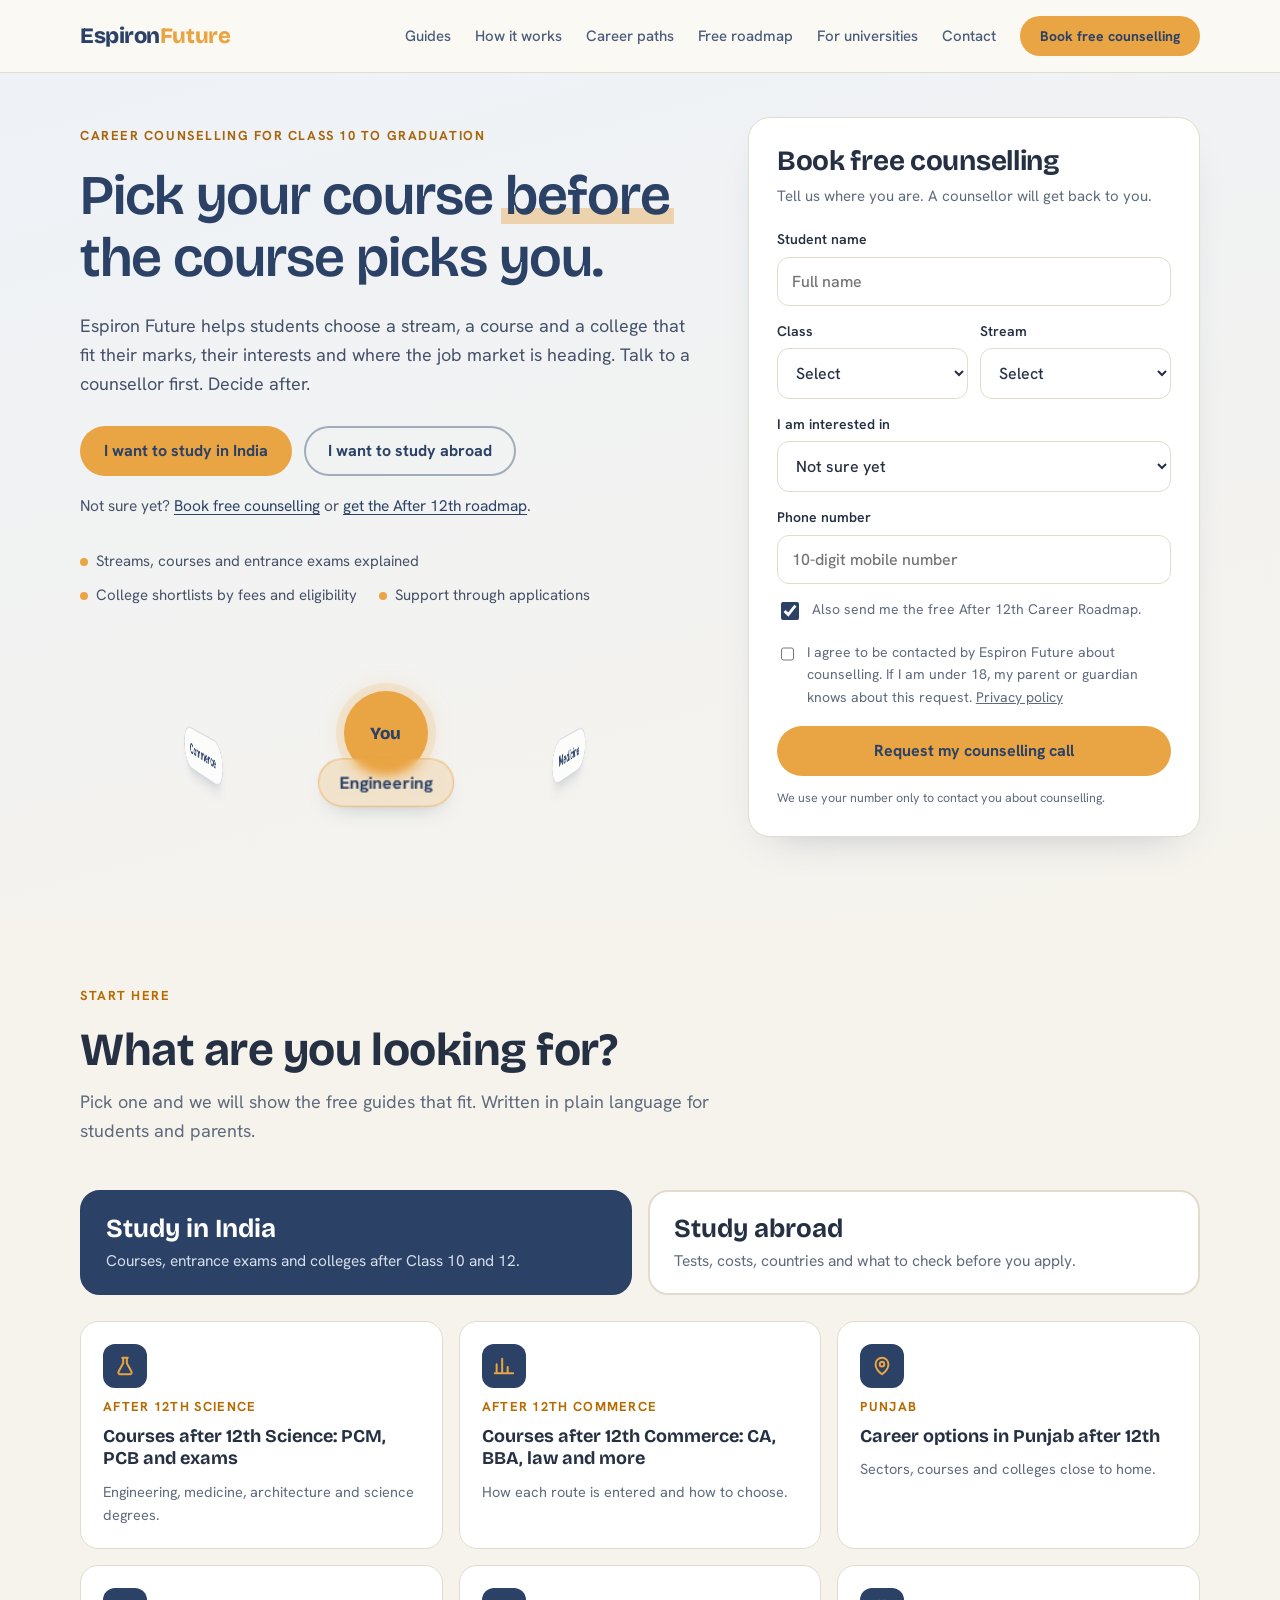
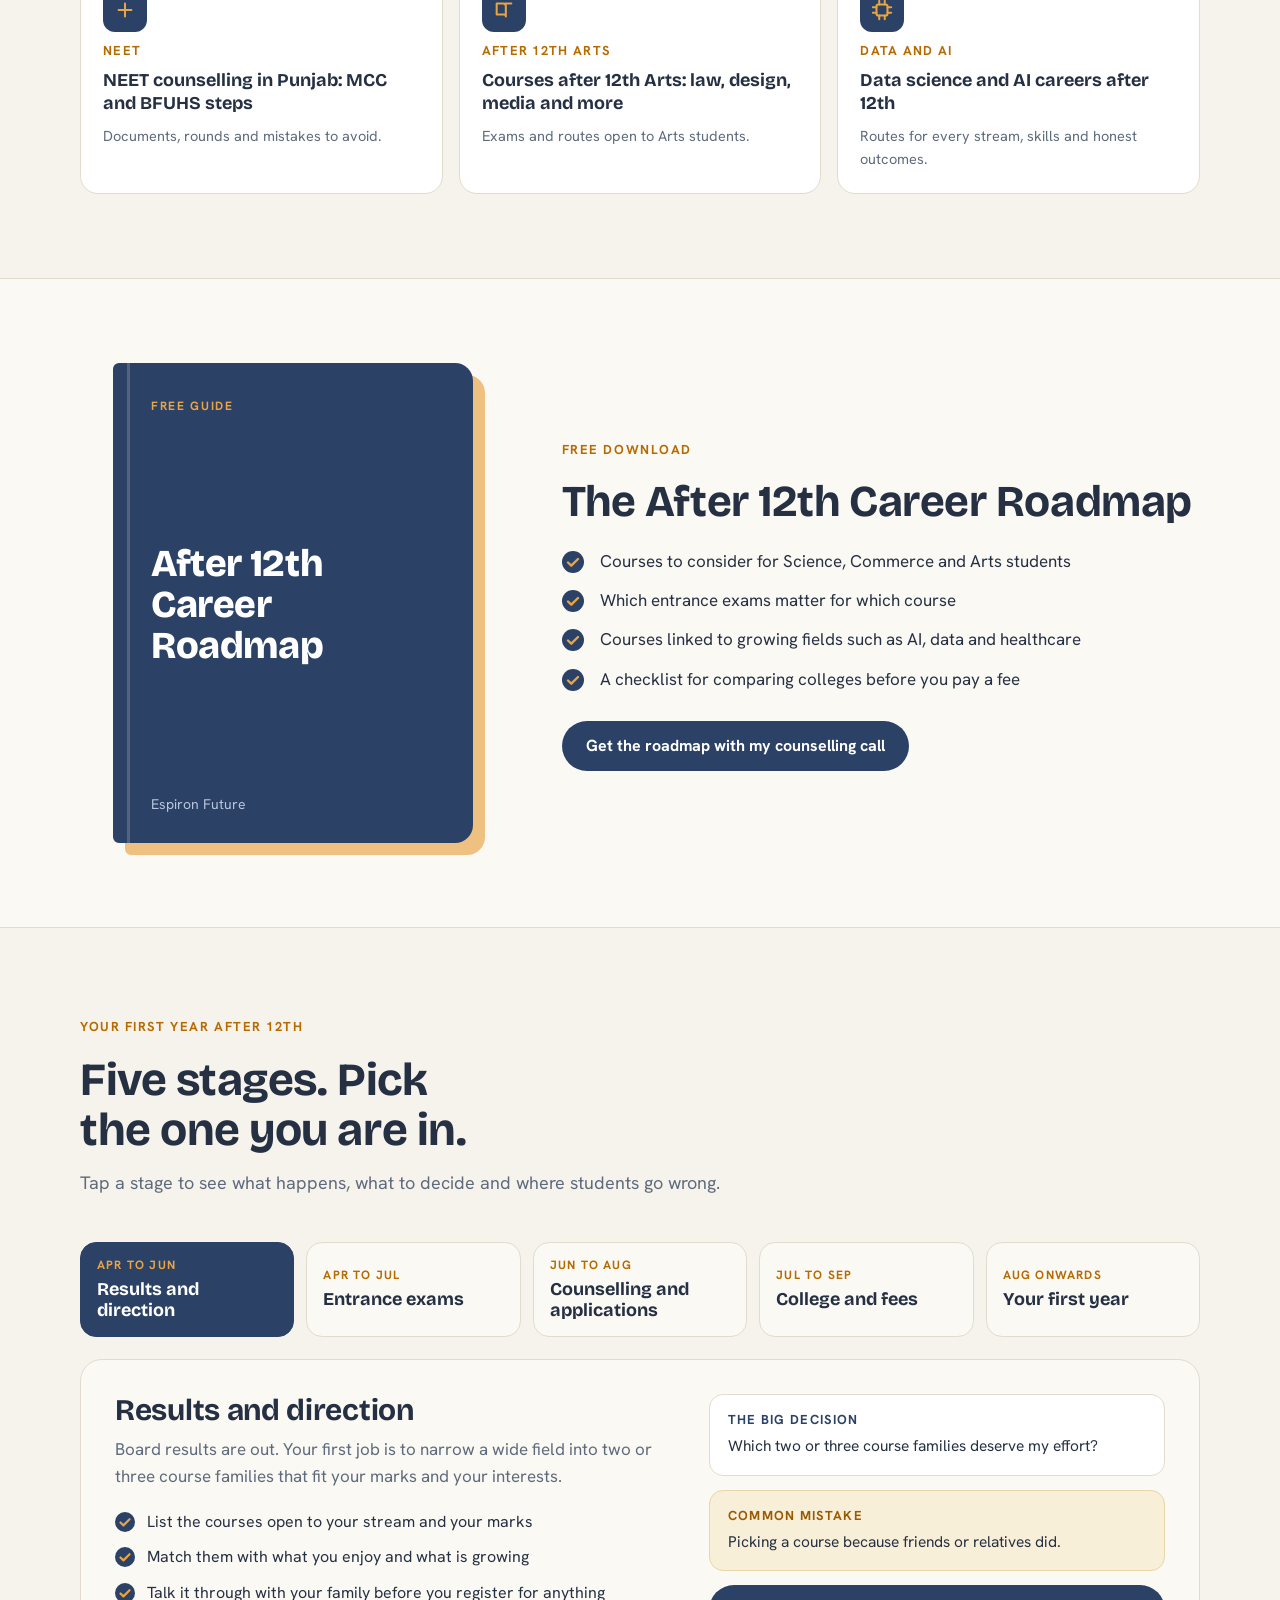
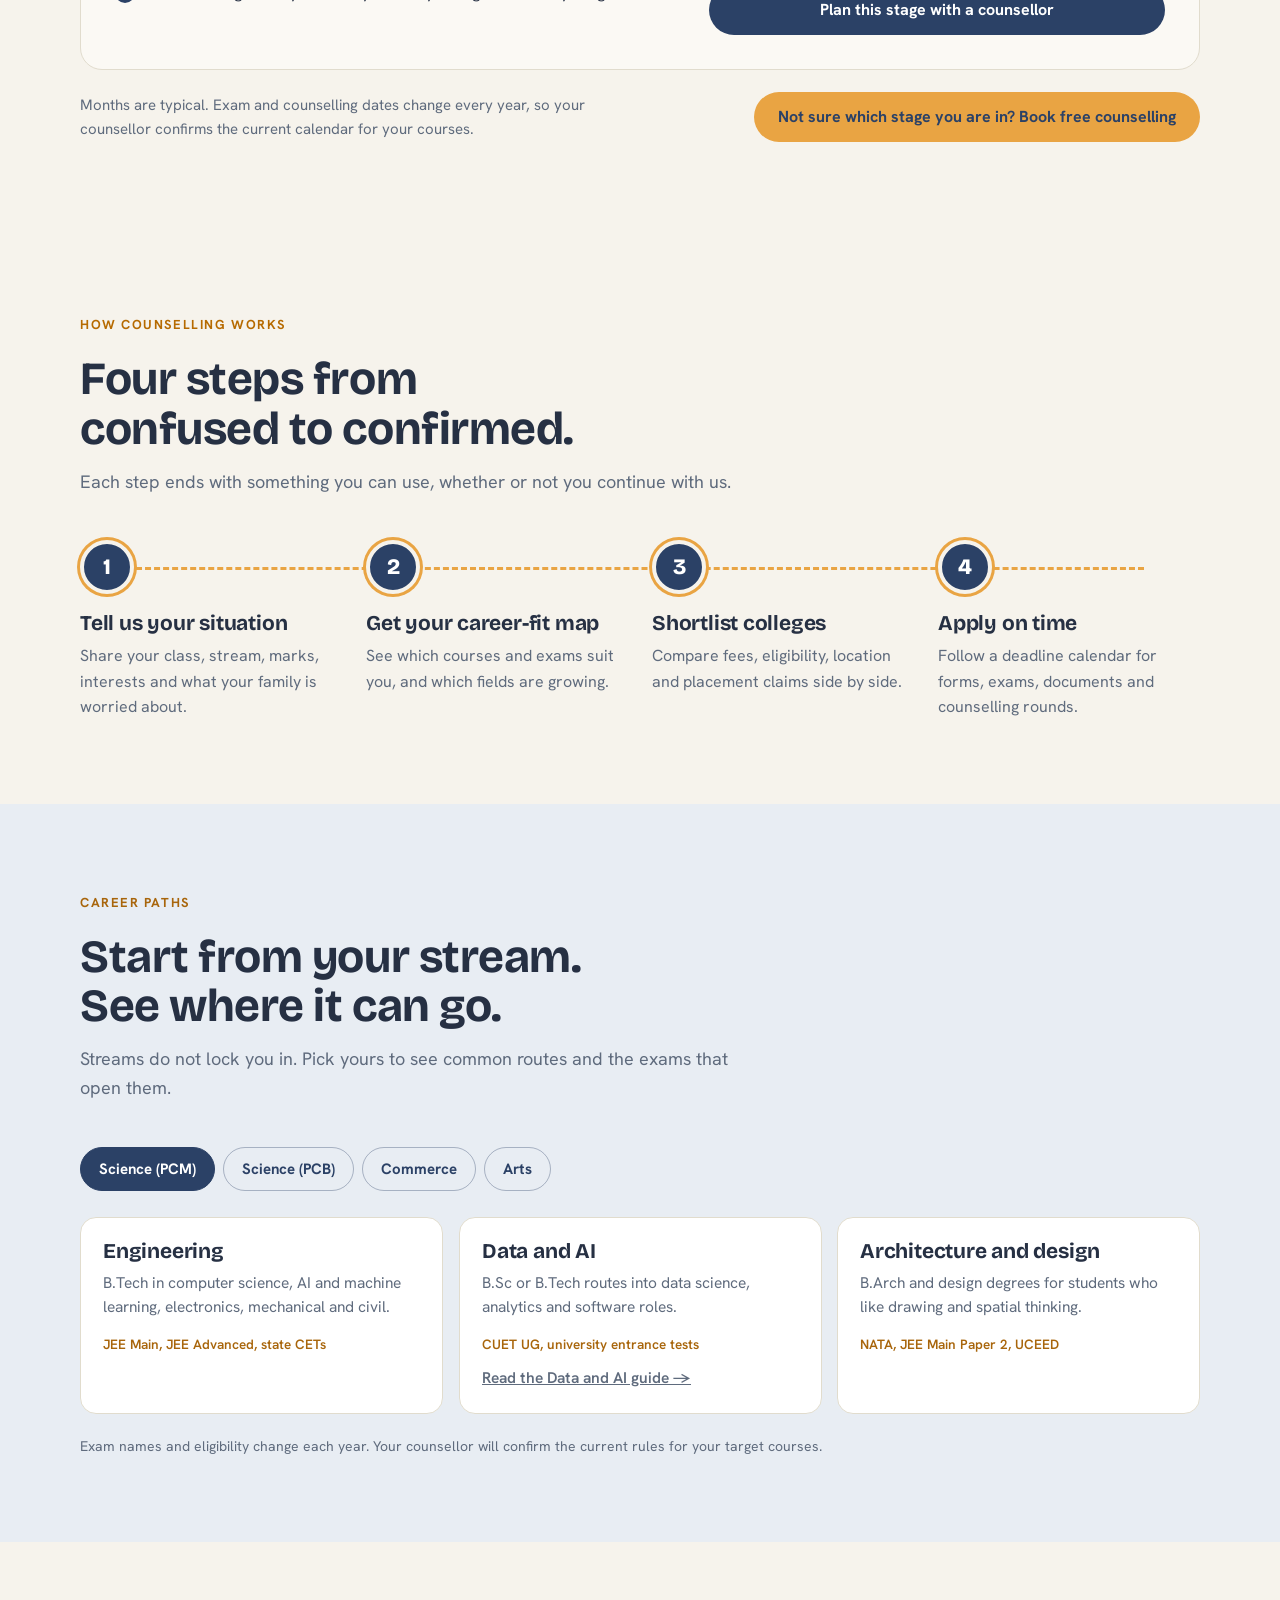
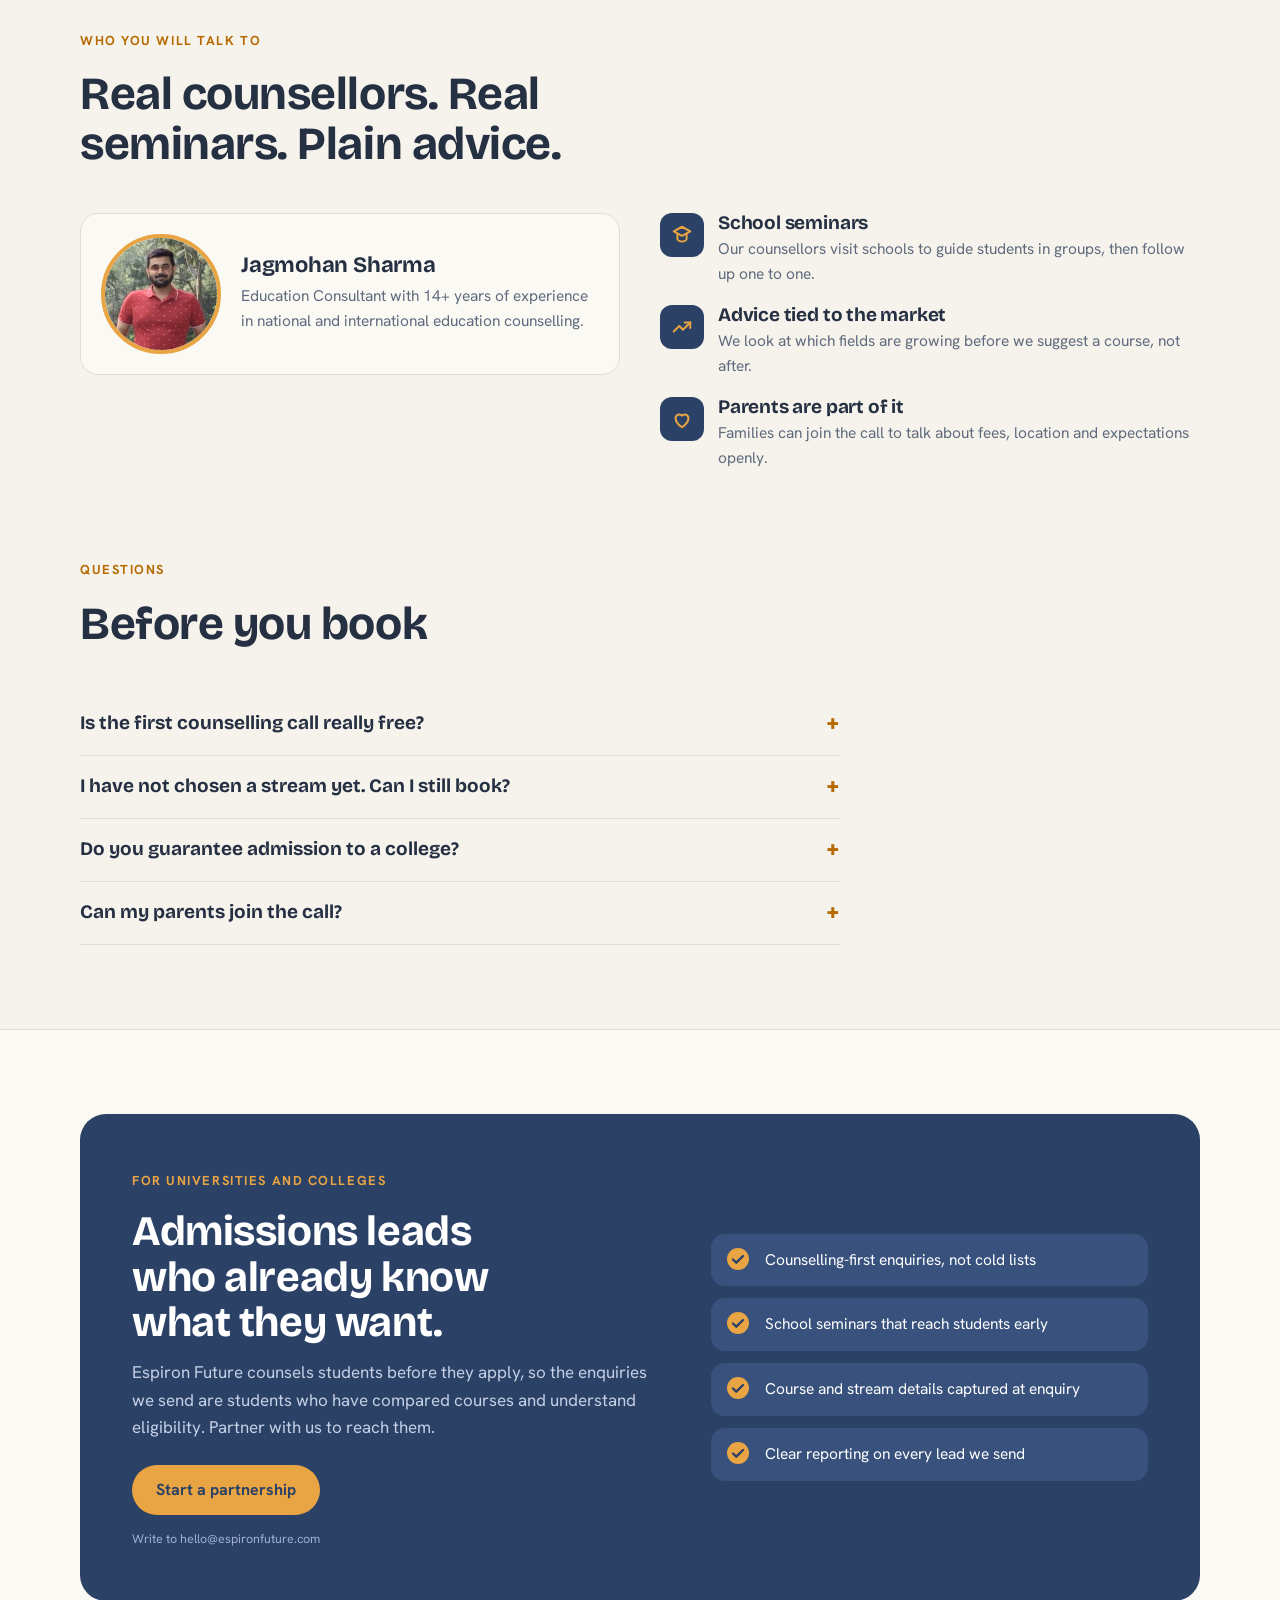
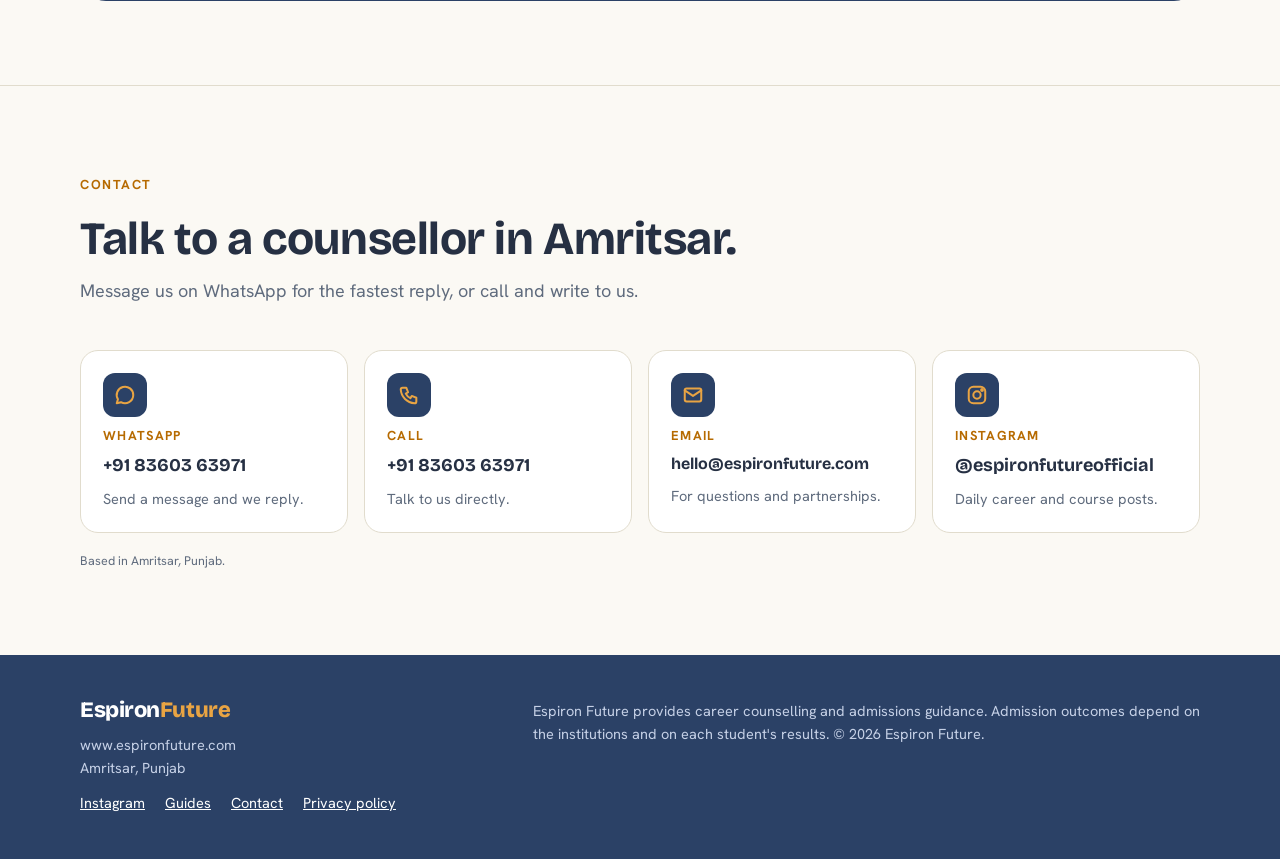
==== index.html @ 814ce6c3 "w" ====
<!DOCTYPE html>
<html lang="en">
<head>
<meta charset="utf-8">
<meta name="viewport" content="width=device-width, initial-scale=1">
<title>Espiron Future</title>
<meta name="description" content="Free career counselling for students after 10th and 12th. Pick the right stream, course and college with Espiron Future.">
<link rel="icon" href="data:image/svg+xml,%3Csvg xmlns='http://www.w3.org/2000/svg' viewBox='0 0 64 64'%3E%3Crect width='64' height='64' rx='14' fill='%232b4166'/%3E%3Ctext x='32' y='46' font-size='40' font-weight='800' text-anchor='middle' fill='%23e9a443' font-family='Arial,sans-serif'%3EE%3C/text%3E%3C/svg%3E">
<meta property="og:type" content="website">
<meta property="og:title" content="Espiron Future | Free career counselling">
<meta property="og:description" content="Pick the right stream, course and college after 10th and 12th. Book free counselling with Espiron Future in Amritsar.">
<meta property="og:url" content="https://www.espironfuture.com/">
<script type="application/ld+json">{"@context":"https://schema.org","@type":"EducationalOrganization","name":"Espiron Future","url":"https://www.espironfuture.com/","email":"hello@espironfuture.com","telephone":"+918360363971","address":{"@type":"PostalAddress","addressLocality":"Amritsar","addressRegion":"Punjab","addressCountry":"IN"},"sameAs":["https://www.instagram.com/espironfutureofficial"]}</script>
<script async src="https://www.googletagmanager.com/gtag/js?id=G-ZYJTKP8LN2"></script>
<script>window.dataLayer=window.dataLayer||[];function gtag(){dataLayer.push(arguments);}gtag("js",new Date());gtag("config","G-ZYJTKP8LN2");</script>
<link rel="preconnect" href="https://fonts.googleapis.com">
<link rel="preconnect" href="https://fonts.gstatic.com" crossorigin>
<link href="https://fonts.googleapis.com/css2?family=Bricolage+Grotesque:opsz,wght@12..96,500;12..96,600;12..96,700;12..96,800&family=Hanken+Grotesk:wght@400;500;600;700&display=swap" rel="stylesheet">
<style>
/* Layout idea: a "roadmap" page. Navy hero with the booking form beside the headline, then cream sections
   joined by one saffron route line that runs through the four counselling steps. */
:root {
  --navy: #2b4166;
  --navy-2: #38527d;
  --cream: #f6f3ec;
  --paper: #fbf9f4;
  --saffron: #e9a443;
  --ink: #263043;
  --muted: #5f6b7d;
  --line: #e1dccd;
  --display: "Bricolage Grotesque", "Trebuchet MS", system-ui, sans-serif;
  --body: "Hanken Grotesk", system-ui, -apple-system, "Segoe UI", sans-serif;
  color-scheme: light;
}
* { box-sizing: border-box; }
html { scroll-behavior: smooth; }
body { margin: 0; background: var(--cream); color: var(--ink); font-family: var(--body); font-size: 17px; line-height: 1.6; -webkit-font-smoothing: antialiased; }
img, svg { max-width: 100%; }
a { color: inherit; }
h1, h2, h3 { font-family: var(--display); line-height: 1.08; margin: 0; text-wrap: balance; letter-spacing: -0.01em; }
p { margin: 0; }
.wrap { width: min(1120px, 100% - 32px); margin-inline: auto; }
:focus-visible { outline: 3px solid var(--saffron); outline-offset: 3px; border-radius: 4px; }

/* Buttons */
.btn { display: inline-flex; align-items: center; justify-content: center; gap: 8px; font: 700 16px/1 var(--body); padding: 15px 22px; border-radius: 999px; border: 2px solid transparent; cursor: pointer; text-decoration: none; transition: transform .15s ease, background .15s ease; }
.btn:hover { transform: translateY(-2px); }
.btn-saffron { background: var(--saffron); color: var(--navy); }
.btn-saffron:hover { background: #ffad3d; }
.btn-ghost { border-color: rgba(255,255,255,.4); color: #fff; }
.btn-ghost:hover { border-color: #fff; }
.btn-navy { background: var(--navy); color: #fff; }
.btn-navy:hover { background: var(--navy-2); }

/* Nav */
.nav { background: var(--navy); color: #fff; }
.nav .wrap { display: flex; align-items: center; justify-content: space-between; gap: 16px; padding-block: 16px; }
.logo { font: 800 22px/1 var(--display); text-decoration: none; letter-spacing: -0.02em; }
.logo span { color: var(--saffron); }
.nav-links { display: flex; align-items: center; gap: 24px; font-size: 15px; font-weight: 500; }
.nav-links a { text-decoration: none; opacity: .85; }
.nav-links a:hover { opacity: 1; }
.nav-links .btn { padding: 11px 18px; font-size: 14px; opacity: 1; }

/* Hero */
.hero { background: var(--navy); color: #fff; padding: 40px 0 88px; position: relative; overflow: hidden; }
.hero::after { content: ""; position: absolute; inset: auto 0 0 0; height: 40px; background: var(--cream); clip-path: polygon(0 100%, 100% 100%, 100% 0, 0 100%); }
.hero .wrap { display: grid; grid-template-columns: 1.15fr 0.85fr; gap: 56px; align-items: center; }
.eyebrow { display: inline-block; font-weight: 700; font-size: 13px; letter-spacing: .12em; text-transform: uppercase; color: var(--saffron); margin-bottom: 18px; }
.hero h1 { font-size: clamp(40px, 6vw, 72px); font-weight: 800; }
.hero h1 .mark { background: linear-gradient(transparent 62%, var(--saffron) 62%, var(--saffron) 90%, transparent 90%); color: #fff; padding: 0 4px; margin-inline: -4px; }
.hero .lead { margin-top: 22px; font-size: 19px; max-width: 34em; color: #d6deee; }
.hero-actions { display: flex; flex-wrap: wrap; gap: 12px; margin-top: 28px; }
.hero-facts { display: flex; flex-wrap: wrap; gap: 10px 22px; margin-top: 30px; padding: 0; list-style: none; font-size: 15px; color: #c5d0e6; }
.hero-facts li::before { content: ""; display: inline-block; width: 8px; height: 8px; border-radius: 50%; background: var(--saffron); margin-right: 8px; }

/* Form card */
.card { background: var(--paper); color: var(--ink); border-radius: 22px; padding: 28px; box-shadow: 0 30px 60px -20px rgba(0,0,0,.5); border: 1px solid var(--line); }
.card h2 { font-size: 28px; }
.card .sub { color: var(--muted); font-size: 15px; margin: 8px 0 20px; }
.field { display: flex; flex-direction: column; gap: 6px; margin-bottom: 14px; }
.field label { font-weight: 600; font-size: 14px; }
.field input, .field select { font: 500 16px var(--body); color: var(--ink); background: #fff; border: 1.5px solid var(--line); border-radius: 12px; padding: 13px 14px; width: 100%; }
.field input:focus, .field select:focus { border-color: var(--navy); outline: 3px solid rgba(233,164,67,.45); }
.field .err { color: #b3261e; font-size: 13px; min-height: 0; display: none; }
.field.bad input, .field.bad select { border-color: #b3261e; }
.field.bad .err { display: block; }
.row2 { display: grid; grid-template-columns: 1fr 1fr; gap: 12px; }
.check { display: flex; gap: 10px; align-items: flex-start; font-size: 14px; color: var(--muted); margin: 4px 0 18px; }
.check input { margin-top: 4px; width: 18px; height: 18px; accent-color: var(--navy); }
.card .btn { width: 100%; }
.fine { font-size: 12.5px; color: var(--muted); margin-top: 12px; }
.done { display: none; }
.done.show { display: block; }
.form.hide { display: none; }
.summary { background: #fff; border: 1.5px dashed var(--line); border-radius: 12px; padding: 14px 16px; font-size: 15px; margin: 16px 0; }
.summary b { display: inline-block; min-width: 64px; color: var(--muted); font-weight: 600; }
.preview-note { background: #fff3d6; border: 1px solid #f0cf86; border-radius: 10px; padding: 10px 12px; font-size: 13.5px; margin-bottom: 14px; }
.stack { display: grid; gap: 10px; }
.linkbtn { background: none; border: 0; padding: 6px; font: 600 14px var(--body); color: var(--navy); text-decoration: underline; cursor: pointer; }

/* Sections */
section { padding: 84px 0; }
.sec-head { max-width: 40em; margin-bottom: 44px; }
.sec-head .eyebrow { color: #b66a00; }
.sec-head h2 { font-size: clamp(30px, 4vw, 46px); font-weight: 800; }
.sec-head p { margin-top: 14px; color: var(--muted); font-size: 18px; }

/* Roadmap lead magnet */
.magnet { background: var(--paper); border-top: 1px solid var(--line); border-bottom: 1px solid var(--line); }
.magnet .wrap { display: grid; grid-template-columns: 0.8fr 1.2fr; gap: 56px; align-items: center; }
.booklet { background: var(--navy); color: #fff; border-radius: 6px 18px 18px 6px; padding: 34px 28px 28px 38px; box-shadow: 14px 14px 0 var(--saffron); position: relative; max-width: 360px; justify-self: center; aspect-ratio: 3/4; display: flex; flex-direction: column; justify-content: space-between; }
.booklet::before { content: ""; position: absolute; left: 14px; top: 0; bottom: 0; width: 3px; background: rgba(255,255,255,.18); }
.booklet .tag { font-size: 12px; letter-spacing: .14em; text-transform: uppercase; color: var(--saffron); font-weight: 700; }
.booklet h3 { font-size: 38px; font-weight: 800; }
.booklet small { color: #b9c6e0; font-size: 14px; }
.magnet h2 { font-size: clamp(30px, 4vw, 44px); font-weight: 800; }
.magnet ul { list-style: none; padding: 0; margin: 22px 0 28px; display: grid; gap: 12px; }
.magnet li { display: grid; grid-template-columns: 28px 1fr; gap: 10px; }
.magnet li svg { margin-top: 3px; }

/* Steps with route line */
.steps { list-style: none; margin: 0; padding: 0; display: grid; grid-template-columns: repeat(4, 1fr); gap: 24px; position: relative; counter-reset: s; }
.steps::before { content: ""; position: absolute; top: 27px; left: 5%; right: 5%; border-top: 3px dashed var(--saffron); }
.step { position: relative; padding-top: 0; }
.step .pin { width: 54px; height: 54px; border-radius: 50%; background: var(--navy); color: #fff; font: 800 22px var(--display); display: grid; place-items: center; border: 4px solid var(--cream); box-shadow: 0 0 0 3px var(--saffron); position: relative; z-index: 1; }
.step h3 { font-size: 21px; margin: 18px 0 8px; }
.step p { color: var(--muted); font-size: 16px; }

/* Streams / paths */
.paths { background: var(--navy); color: #fff; }
.paths .sec-head .eyebrow { color: var(--saffron); }
.paths .sec-head p { color: #c5d0e6; }
.tabs { display: flex; flex-wrap: wrap; gap: 8px; margin-bottom: 26px; }
.tab { font: 700 15px var(--body); padding: 11px 18px; border-radius: 999px; background: transparent; color: #fff; border: 1.5px solid rgba(255,255,255,.35); cursor: pointer; }
.tab[aria-selected="true"] { background: var(--saffron); color: var(--navy); border-color: var(--saffron); }
.panel[hidden] { display: none; }
.grid3 { display: grid; grid-template-columns: repeat(3, 1fr); gap: 16px; }
.path { background: var(--navy-2); border: 1px solid rgba(255,255,255,.12); border-radius: 16px; padding: 22px; }
.path h3 { font-size: 21px; margin-bottom: 8px; }
.path p { color: #c5d0e6; font-size: 15.5px; }
.path .exams { margin-top: 14px; font-size: 13.5px; color: var(--saffron); font-weight: 600; }
.paths .note { margin-top: 22px; font-size: 14px; color: #9fb0d3; }

/* Trust */
.trust-grid { display: grid; grid-template-columns: 1fr 1fr; gap: 40px; align-items: start; }
.person { display: grid; grid-template-columns: 120px 1fr; gap: 20px; align-items: center; background: var(--paper); border: 1px solid var(--line); border-radius: 18px; padding: 20px; }
.ph { background: repeating-linear-gradient(45deg, #efe4c9, #efe4c9 10px, #f6ecd4 10px, #f6ecd4 20px); border: 2px dashed #c9b88d; border-radius: 14px; display: grid; place-items: center; text-align: center; font-size: 13px; color: #7a6a3f; font-weight: 600; padding: 8px; }
.person .ph { aspect-ratio: 1; border-radius: 50%; }
.avatar { width: 100%; aspect-ratio: 1; border-radius: 50%; object-fit: cover; border: 4px solid var(--saffron); display: block; }
.person h3 { font-size: 22px; }
.person p { color: var(--muted); font-size: 15.5px; margin-top: 6px; }
.seminars { display: grid; grid-template-columns: repeat(3, 1fr); gap: 12px; margin-top: 16px; }
.seminars .ph { aspect-ratio: 4/3; }
.points { list-style: none; padding: 0; margin: 0; display: grid; gap: 18px; }
.points li { display: grid; grid-template-columns: 44px 1fr; gap: 14px; }
.points .ico { width: 44px; height: 44px; border-radius: 12px; background: var(--navy); display: grid; place-items: center; }
.points h3 { font-size: 19px; margin-bottom: 4px; }
.points p { color: var(--muted); font-size: 15.5px; }

/* Partner */
.partner { background: var(--paper); border-top: 1px solid var(--line); }
.partner .box { background: var(--navy); color: #fff; border-radius: 26px; padding: 52px; display: grid; grid-template-columns: 1.1fr 0.9fr; gap: 44px; align-items: center; }
.partner h2 { font-size: clamp(28px, 3.6vw, 42px); font-weight: 800; }
.partner p { color: #c5d0e6; margin-top: 14px; }
.partner ul { list-style: none; margin: 0; padding: 0; display: grid; gap: 12px; }
.partner li { background: var(--navy-2); border-radius: 14px; padding: 14px 16px; display: grid; grid-template-columns: 28px 1fr; gap: 10px; font-size: 15.5px; }
.partner .btn { margin-top: 24px; }

/* FAQ */
.faq { max-width: 760px; }
details { border-bottom: 1px solid var(--line); padding: 18px 0; }
summary { font: 700 19px var(--display); cursor: pointer; list-style: none; display: flex; justify-content: space-between; gap: 16px; }
summary::-webkit-details-marker { display: none; }
summary::after { content: "+"; font-size: 26px; line-height: 1; color: #b66a00; }
details[open] summary::after { content: "\2212"; }
details p { margin-top: 10px; color: var(--muted); }


/* ---------- Contact, dialog ---------- */
.contact { background: var(--paper); border-top: 1px solid var(--line); }
.cgrid { display: grid; grid-template-columns: repeat(4, 1fr); gap: 16px; }
.ccard { display: grid; gap: 10px; align-content: start; background: #fff; border: 1.5px solid var(--line); border-radius: 18px; padding: 22px; text-decoration: none; color: var(--ink); transition: transform .15s ease, border-color .15s ease; }
a.ccard:hover { transform: translateY(-3px); border-color: var(--navy); }
.ccard .ico { width: 44px; height: 44px; border-radius: 12px; background: var(--navy); display: grid; place-items: center; }
.ccard .lbl { font: 700 13px var(--body); letter-spacing: .1em; text-transform: uppercase; color: #b66a00; }
.ccard .val { font: 700 18px/1.25 var(--display); }
.ccard .val[data-mailtext] { font-size: 16px; overflow-wrap: normal; }
.ccard .hint { font-size: 14.5px; color: var(--muted); }
dialog#privacy { border: 0; border-radius: 22px; padding: 30px; max-width: 640px; width: calc(100% - 32px); background: var(--paper); color: var(--ink); max-height: 86vh; overflow: auto; }
dialog#privacy::backdrop { background: rgba(14,31,61,.65); }
dialog#privacy h2 { font-size: 28px; margin-bottom: 4px; }
dialog#privacy h3 { font-size: 17px; margin: 18px 0 4px; }
dialog#privacy p, dialog#privacy li { font-size: 15.5px; color: var(--muted); }
dialog#privacy ul { margin: 6px 0 0; padding-left: 20px; }
dialog#privacy .close { margin-top: 22px; }
.flinks { display: flex; flex-wrap: wrap; gap: 8px 20px; margin-top: 12px; font-size: 14.5px; }
.flinks a, .flinks button { color: #fff; background: none; border: 0; padding: 0; font: inherit; text-decoration: underline; cursor: pointer; }
.ggrid { display: grid; grid-template-columns: repeat(3, 1fr); gap: 16px; }
@media (max-width: 920px) { .cgrid { grid-template-columns: 1fr 1fr; } .ggrid { grid-template-columns: 1fr 1fr; } }
@media (max-width: 560px) { .cgrid { grid-template-columns: 1fr; } .ggrid { grid-template-columns: 1fr; } }

/* Footer */
footer { background: var(--navy); color: #c5d0e6; padding: 44px 0; font-size: 14.5px; }
footer .wrap { display: flex; flex-wrap: wrap; justify-content: space-between; gap: 20px; }
footer .logo { color: #fff; }
footer p { max-width: 46em; }


/* ---------- Spatial effects ---------- */
.hero::before { content: ""; position: absolute; inset: 0; pointer-events: none;
  background: radial-gradient(520px circle at var(--mx, 70%) var(--my, 25%), rgba(233,164,67,.17), transparent 62%); }
.hero .wrap { position: relative; z-index: 1; }

.orbit { position: relative; height: 200px; margin-top: 26px; display: grid; place-items: center; perspective: 900px; --r: 190px; }
.orbit-core { position: absolute; width: 84px; height: 84px; border-radius: 50%; background: var(--saffron); color: var(--navy);
  font: 800 17px var(--display); display: grid; place-items: center; box-shadow: 0 0 0 10px rgba(233,164,67,.18), 0 0 48px rgba(233,164,67,.55); }
.orbit-tilt { position: relative; width: 0; height: 0; transform-style: preserve-3d; transform: rotateX(-12deg) rotateY(0deg); transition: transform .25s ease-out; z-index: 1; }
.orbit-ring { position: absolute; left: 0; top: 0; width: 0; height: 0; transform-style: preserve-3d; animation: orbit-spin 30s linear infinite; }
.orbit:hover .orbit-ring { animation-play-state: paused; }
@keyframes orbit-spin { to { transform: rotateY(360deg); } }
.chip { position: absolute; left: 0; top: 0; transform: translate(-50%, -50%) rotateY(calc(var(--i) * 60deg)) translateZ(var(--r));
  backface-visibility: hidden; white-space: nowrap; padding: 10px 16px; border-radius: 999px; font: 700 14px var(--body); color: #fff;
  background: rgba(255,255,255,.1); border: 1px solid rgba(255,255,255,.3); backdrop-filter: blur(4px); box-shadow: 0 10px 24px -8px rgba(0,0,0,.5); }
.chip:nth-child(odd) { background: rgba(233,164,67,.2); border-color: rgba(233,164,67,.65); }

.tilt { position: relative; transform-style: preserve-3d; transition: transform .18s ease-out, box-shadow .18s ease-out; will-change: transform; }
.tilt::after { content: ""; position: absolute; inset: 0; border-radius: inherit; pointer-events: none; opacity: 0; transition: opacity .2s;
  background: radial-gradient(260px circle at var(--gx, 50%) var(--gy, 50%), rgba(255,255,255,.16), transparent 62%); }
.tilt.is-tilting::after { opacity: 1; }
.tilt.is-tilting { box-shadow: 0 24px 40px -18px rgba(0,0,0,.45); }

.js .reveal { transform: translateY(20px); transition: transform .7s cubic-bezier(.2,.7,.2,1); }
.js .reveal.in { transform: none; }

@media (max-width: 560px) {
  .orbit { height: 160px; --r: 112px; }
  .orbit-core { width: 66px; height: 66px; font-size: 14px; }
  .chip { font-size: 12.5px; padding: 8px 12px; }
}
@media (prefers-reduced-motion: reduce) {
  .orbit-ring { animation: none; }
  .tilt, .orbit-tilt, .js .reveal { transition: none; }
  .js .reveal { transform: none; }
}


/* ---------- After 12th timeline ---------- */
.stages { display: grid; grid-template-columns: repeat(5, 1fr); gap: 12px; margin-bottom: 22px; }
.stage { text-align: left; background: var(--paper); color: var(--ink); border: 1.5px solid var(--line); border-radius: 16px; padding: 14px 16px; cursor: pointer; font-family: var(--body); transition: transform .15s ease, background .15s ease, border-color .15s ease; }
.stage:hover { transform: translateY(-3px); border-color: var(--navy); }
.stage .when { display: block; font-size: 12px; letter-spacing: .1em; text-transform: uppercase; font-weight: 700; color: #b66a00; }
.stage .name { display: block; margin-top: 6px; font: 700 18px/1.2 var(--display); }
.stage[aria-selected="true"] { background: var(--navy); color: #fff; border-color: var(--navy); }
.stage[aria-selected="true"] .when { color: var(--saffron); }
.stage-panel { background: var(--paper); border: 1px solid var(--line); border-radius: 22px; padding: 34px; display: grid; grid-template-columns: 1.1fr .9fr; gap: 36px; }
.stage-panel[hidden] { display: none; }
.stage-panel h3 { font-size: 30px; font-weight: 800; }
.stage-panel .lead2 { margin-top: 10px; color: var(--muted); font-size: 17px; }
.stage-panel ul { list-style: none; padding: 0; margin: 18px 0 0; display: grid; gap: 10px; }
.stage-panel li { display: grid; grid-template-columns: 22px 1fr; gap: 10px; font-size: 16px; }
.stage-panel li svg { margin-top: 3px; }
.sidebox { display: grid; gap: 14px; align-content: start; }
.note-box { border-radius: 14px; padding: 16px 18px; font-size: 15.5px; }
.note-box b { display: block; font: 700 13px var(--body); letter-spacing: .1em; text-transform: uppercase; margin-bottom: 6px; }
.note-decide { background: #fff; border: 1.5px solid var(--line); }
.note-decide b { color: var(--navy); }
.note-watch { background: #fff3d6; border: 1px solid #f0cf86; }
.note-watch b { color: #9a5a00; }
.timeline .after { margin-top: 22px; display: flex; flex-wrap: wrap; align-items: center; justify-content: space-between; gap: 14px; color: var(--muted); font-size: 15px; }
.timeline .after p { max-width: 38em; }
@media (max-width: 920px) {
  .stages { grid-template-columns: repeat(5, minmax(160px, 1fr)); overflow-x: auto; padding-bottom: 8px; }
  .stage-panel { grid-template-columns: 1fr; padding: 24px; gap: 22px; }
}

@media (max-width: 920px) {
  .hero .wrap, .magnet .wrap, .trust-grid, .partner .box { grid-template-columns: 1fr; }
  .hero .wrap { gap: 40px; }
  .steps { grid-template-columns: 1fr 1fr; row-gap: 36px; }
  .steps::before { display: none; }
  .grid3 { grid-template-columns: 1fr 1fr; }
  .partner .box { padding: 32px 24px; }
  .nav-links a:not(.btn) { display: none; }
}
@media (max-width: 560px) {
  section { padding: 60px 0; }
  .steps, .grid3, .row2 { grid-template-columns: 1fr; }
  .person { grid-template-columns: 84px 1fr; }
  .seminars { grid-template-columns: 1fr 1fr; }
  .card { padding: 22px; }
}
@media (prefers-reduced-motion: reduce) {
  html { scroll-behavior: auto; }
  .btn { transition: none; }
}

/* ---------- Calm palette and chooser ---------- */
.hero { background: linear-gradient(160deg, #2b4166, #334c75); }
.hero::before { background: radial-gradient(520px circle at var(--mx, 70%) var(--my, 25%), rgba(233,164,67,.08), transparent 62%); }
.hero h1 .mark { background: linear-gradient(transparent 70%, rgba(233,164,67,.55) 70%, rgba(233,164,67,.55) 92%, transparent 92%); }
.hero .lead { color: #dde4f1; }
.hero-sub { margin-top: 18px; font-size: 15.5px; color: #dde4f1; }
.hero-sub a { color: #fff; text-underline-offset: 3px; }
.orbit-core { box-shadow: 0 0 0 8px rgba(233,164,67,.14), 0 0 26px rgba(233,164,67,.28); }
.card { box-shadow: 0 20px 44px -26px rgba(20,32,56,.4); }
.btn-saffron:hover { background: #f0b256; }
.booklet { box-shadow: 12px 12px 0 rgba(233,164,67,.65); }
.note-watch, .preview-note { background: #f8efd9; border-color: #e8d6a6; }
.paths { background: #e8edf3; color: var(--ink); }
.paths .sec-head .eyebrow { color: #a8650b; }
.paths .sec-head p, .paths .note, .path p { color: var(--muted); }
.tab { color: var(--navy); border-color: rgba(43,65,102,.35); }
.tab[aria-selected="true"] { background: var(--navy); color: #fff; border-color: var(--navy); }
.path { background: #fff; border: 1px solid var(--line); }
.path .exams { color: #a8650b; }
.guides { padding-top: 64px; }
.pick { display: grid; grid-template-columns: 1fr 1fr; gap: 16px; margin-bottom: 26px; }
.pickbtn { text-align: left; background: #fff; color: var(--ink); border: 2px solid var(--line); border-radius: 20px; padding: 22px 24px; cursor: pointer; font-family: var(--body); transition: transform .15s ease, border-color .15s ease, background .15s ease; }
.pickbtn:hover { transform: translateY(-2px); border-color: var(--navy); }
.pickbtn .pk-t { display: block; font: 800 26px/1.15 var(--display); }
.pickbtn .pk-d { display: block; margin-top: 6px; color: var(--muted); font-size: 15.5px; }
.pickbtn[aria-selected="true"] { background: var(--navy); color: #fff; border-color: var(--navy); }
.pickbtn[aria-selected="true"] .pk-d { color: #d6deec; }
.pickpanel[hidden] { display: none; }
.pk-note { margin-top: 18px; font-size: 14.5px; color: var(--muted); }
@media (max-width: 560px) { .pick { grid-template-columns: 1fr; } .pickbtn .pk-t { font-size: 22px; } }

/* ---------- Light hero and lighter headings ---------- */
.nav { background: var(--paper); color: var(--ink); border-bottom: 1px solid var(--line); }
.nav .logo { color: var(--navy); }
.nav-links a { color: var(--navy); }
.hero { background: linear-gradient(165deg, #eef2f7 0%, #f6f3ec 100%); color: var(--ink); padding: 44px 0 80px; }
.hero::before { display: none; }
.hero::after { display: none; }
.hero .eyebrow { color: #a8650b; }
.hero h1 { font-size: clamp(34px, 4.8vw, 56px); font-weight: 600; color: var(--navy); line-height: 1.12; letter-spacing: -0.015em; }
.hero h1 .mark { color: var(--navy); background: linear-gradient(transparent 68%, rgba(233,164,67,.4) 68%, rgba(233,164,67,.4) 92%, transparent 92%); }
.hero .lead { color: #46526a; font-size: 18px; }
.hero-facts { color: #46526a; }
.hero-sub { color: #46526a; }
.hero-sub a { color: var(--navy); }
.btn-ghost { border-color: rgba(43,65,102,.4); color: var(--navy); }
.btn-ghost:hover { border-color: var(--navy); background: rgba(43,65,102,.06); }
.orbit-core { color: var(--navy); }
.chip { color: var(--navy); background: rgba(255,255,255,.75); border-color: rgba(43,65,102,.2); box-shadow: 0 8px 18px -10px rgba(43,65,102,.35); }
.chip:nth-child(odd) { background: rgba(233,164,67,.2); border-color: rgba(233,164,67,.55); }
.card { border: 1px solid var(--line); box-shadow: 0 18px 40px -26px rgba(43,65,102,.35); background: #fff; }
.sec-head h2, .magnet h2, .partner h2, .stage-panel h3, .step h3 { font-weight: 700; }
.pickbtn .pk-t { font-weight: 700; }
</style>
</head>
<body>

<header class="nav">
  <div class="wrap">
    <a class="logo" href="#top">Espiron<span>Future</span></a>
    <nav class="nav-links" aria-label="Main">
      <a href="#guides">Guides</a>
      <a href="#how">How it works</a>
      <a href="#paths">Career paths</a>
      <a href="#roadmap">Free roadmap</a>
      <a href="#partners">For universities</a>
      <a href="#contact">Contact</a>
      <a class="btn btn-saffron" href="#book">Book free counselling</a>
    </nav>
  </div>
</header>

<main id="top">
  <section class="hero" aria-labelledby="h1">
    <div class="wrap">
      <div>
        <span class="eyebrow">Career counselling for Class 10 to graduation</span>
        <h1 id="h1">Pick your course <span class="mark">before</span> the course picks you.</h1>
        <p class="lead">Espiron Future helps students choose a stream, a course and a college that fit their marks, their interests and where the job market is heading. Talk to a counsellor first. Decide after.</p>
        <div class="hero-actions">
          <a class="btn btn-saffron" href="#guides" data-pick="india">I want to study in India</a>
          <a class="btn btn-ghost" href="#guides" data-pick="abroad">I want to study abroad</a>
        </div>
        <p class="hero-sub">Not sure yet? <a href="#book">Book free counselling</a> or <a href="#roadmap">get the After 12th roadmap</a>.</p>
        <ul class="hero-facts">
          <li>Streams, courses and entrance exams explained</li>
          <li>College shortlists by fees and eligibility</li>
          <li>Support through applications</li>
        </ul>
        <div class="orbit" id="orbit" aria-hidden="true">
          <div class="orbit-core">You</div>
          <div class="orbit-tilt" id="orbitTilt">
            <div class="orbit-ring">
              <span class="chip" style="--i:0">Engineering</span>
              <span class="chip" style="--i:1">Medicine</span>
              <span class="chip" style="--i:2">Law</span>
              <span class="chip" style="--i:3">Design</span>
              <span class="chip" style="--i:4">Data &amp; AI</span>
              <span class="chip" style="--i:5">Commerce</span>
            </div>
          </div>
        </div>
      </div>

      <div class="card" id="book">
        <div class="form" id="formWrap">
          <h2>Book free counselling</h2>
          <p class="sub">Tell us where you are. A counsellor will get back to you.</p>
          <form id="leadForm" novalidate>
            <div class="field" id="f-name">
              <label for="name">Student name</label>
              <input id="name" name="name" type="text" autocomplete="name" placeholder="Full name">
              <span class="err">Enter the student's name.</span>
            </div>
            <div class="row2">
              <div class="field" id="f-class">
                <label for="cls">Class</label>
                <select id="cls" name="cls">
                  <option value="">Select</option>
                  <option>Class 9 to 10</option>
                  <option>Class 11</option>
                  <option>Class 12 (studying)</option>
                  <option>12th passed</option>
                  <option>Graduate</option>
                </select>
                <span class="err">Choose a class.</span>
              </div>
              <div class="field" id="f-stream">
                <label for="stream">Stream</label>
                <select id="stream" name="stream">
                  <option value="">Select</option>
                  <option>Science (PCM)</option>
                  <option>Science (PCB)</option>
                  <option>Commerce</option>
                  <option>Arts / Humanities</option>
                  <option>Not decided yet</option>
                </select>
                <span class="err">Choose a stream.</span>
              </div>
            </div>
            <div class="field" id="f-interest">
              <label for="interest">I am interested in</label>
              <select id="interest" name="interest">
                <option>Not sure yet</option>
                <option>Study in India</option>
                <option>Study abroad</option>
              </select>
            </div>
            <div class="field" id="f-phone">
              <label for="phone">Phone number</label>
              <input id="phone" name="phone" type="tel" inputmode="numeric" autocomplete="tel" placeholder="10-digit mobile number" maxlength="14">
              <span class="err">Enter a valid 10-digit mobile number.</span>
            </div>
            <label class="check" for="wantRoadmap">
              <input id="wantRoadmap" type="checkbox" checked>
              <span>Also send me the free After 12th Career Roadmap.</span>
            </label>
            <label class="check" for="consent" style="margin-bottom:6px">
              <input id="consent" type="checkbox">
              <span>I agree to be contacted by Espiron Future about counselling. If I am under 18, my parent or guardian knows about this request. <a href="#privacy" data-open-privacy>Privacy policy</a></span>
            </label>
            <span class="err" id="consentErr" style="color:#b3261e;font-size:13px;display:none;margin-bottom:12px">Tick the box to continue.</span>
            <button class="btn btn-saffron" type="submit" style="margin-top:12px">Request my counselling call</button>
            <p class="fine">We use your number only to contact you about counselling.</p>
          </form>
        </div>

        <div class="done" id="done" aria-live="polite">
          <h2>Almost done</h2>
          <p class="sub">Send your details on WhatsApp so a counsellor can reach you.</p>
          <div class="preview-note" id="previewNote" hidden>Preview mode: the WhatsApp number is not set yet, so the button below is off. Use Copy details.</div>
          <div class="summary" id="summary"></div>
          <div class="stack">
            <a class="btn btn-saffron" id="waBtn" href="#" target="_blank" rel="noopener">Send on WhatsApp</a>
            <button class="btn btn-navy" type="button" id="copyBtn">Copy details</button>
            <button class="linkbtn" type="button" id="editBtn">Edit details</button>
          </div>
        </div>
      </div>
    </div>
  </section>


  <section class="guides" id="guides" aria-labelledby="gd-h">
    <div class="wrap">
      <div class="sec-head reveal">
        <span class="eyebrow">Start here</span>
        <h2 id="gd-h">What are you looking for?</h2>
        <p>Pick one and we will show the free guides that fit. Written in plain language for students and parents.</p>
      </div>
      <div class="pick" role="tablist" aria-label="Choose your direction">
        <button class="pickbtn" role="tab" id="pk-india" aria-controls="pp-india" aria-selected="true" type="button">
          <span class="pk-t">Study in India</span>
          <span class="pk-d">Courses, entrance exams and colleges after Class 10 and 12.</span>
        </button>
        <button class="pickbtn" role="tab" id="pk-abroad" aria-controls="pp-abroad" aria-selected="false" type="button">
          <span class="pk-t">Study abroad</span>
          <span class="pk-d">Tests, costs, countries and what to check before you apply.</span>
        </button>
      </div>
      <div class="pickpanel" role="tabpanel" id="pp-india" aria-labelledby="pk-india">
        <div class="ggrid">
        <a class="ccard" href="courses-after-12th-science/"><span class="ico"><svg width="22" height="22" viewBox="0 0 24 24" fill="none" stroke="#e9a443" stroke-width="2.2" stroke-linecap="round" stroke-linejoin="round" aria-hidden="true"><path d="M9 3h6M10 3v6l-5 9a2 2 0 002 3h10a2 2 0 002-3l-5-9V3"/></svg></span><span class="lbl">After 12th Science</span><span class="val">Courses after 12th Science: PCM, PCB and exams</span><span class="hint">Engineering, medicine, architecture and science degrees.</span></a>
        <a class="ccard" href="courses-after-12th-commerce/"><span class="ico"><svg width="22" height="22" viewBox="0 0 24 24" fill="none" stroke="#e9a443" stroke-width="2.2" stroke-linecap="round" stroke-linejoin="round" aria-hidden="true"><path d="M4 20V10M10 20V4M16 20v-7M22 20H2"/></svg></span><span class="lbl">After 12th Commerce</span><span class="val">Courses after 12th Commerce: CA, BBA, law and more</span><span class="hint">How each route is entered and how to choose.</span></a>
        <a class="ccard" href="career-options-in-punjab/"><span class="ico"><svg width="22" height="22" viewBox="0 0 24 24" fill="none" stroke="#e9a443" stroke-width="2.2" stroke-linecap="round" stroke-linejoin="round" aria-hidden="true"><path d="M12 21s-7-5.2-7-11a7 7 0 0114 0c0 5.8-7 11-7 11z"/><circle cx="12" cy="10" r="2.5"/></svg></span><span class="lbl">Punjab</span><span class="val">Career options in Punjab after 12th</span><span class="hint">Sectors, courses and colleges close to home.</span></a>
        <a class="ccard" href="neet-counselling-in-punjab/"><span class="ico"><svg width="22" height="22" viewBox="0 0 24 24" fill="none" stroke="#e9a443" stroke-width="2.2" stroke-linecap="round" stroke-linejoin="round" aria-hidden="true"><path d="M12 5v14M5 12h14"/></svg></span><span class="lbl">NEET</span><span class="val">NEET counselling in Punjab: MCC and BFUHS steps</span><span class="hint">Documents, rounds and mistakes to avoid.</span></a>
        <a class="ccard" href="courses-after-12th-arts/"><span class="ico"><svg width="22" height="22" viewBox="0 0 24 24" fill="none" stroke="#e9a443" stroke-width="2.2" stroke-linecap="round" stroke-linejoin="round" aria-hidden="true"><path d="M4 5h7a3 3 0 013 3v11a2 2 0 00-2-2H4zM20 5h-7"/></svg></span><span class="lbl">After 12th Arts</span><span class="val">Courses after 12th Arts: law, design, media and more</span><span class="hint">Exams and routes open to Arts students.</span></a>
        <a class="ccard" href="data-science-and-ai-careers-after-12th/"><span class="ico"><svg width="22" height="22" viewBox="0 0 24 24" fill="none" stroke="#e9a443" stroke-width="2.2" stroke-linecap="round" stroke-linejoin="round" aria-hidden="true"><rect x="6" y="6" width="12" height="12" rx="2"/><path d="M9 2v4M15 2v4M9 18v4M15 18v4M2 9h4M2 15h4M18 9h4M18 15h4"/></svg></span><span class="lbl">Data and AI</span><span class="val">Data science and AI careers after 12th</span><span class="hint">Routes for every stream, skills and honest outcomes.</span></a>
        </div>
      </div>
      <div class="pickpanel" role="tabpanel" id="pp-abroad" aria-labelledby="pk-abroad" hidden>
        <div class="ggrid">
        <a class="ccard" href="study-abroad-after-12th/"><span class="ico"><svg width="22" height="22" viewBox="0 0 24 24" fill="none" stroke="#e9a443" stroke-width="2.2" stroke-linecap="round" stroke-linejoin="round" aria-hidden="true"><circle cx="12" cy="12" r="9"/><path d="M3 12h18M12 3a14 14 0 010 18M12 3a14 14 0 000 18"/></svg></span><span class="lbl">Abroad</span><span class="val">Study abroad after 12th: tests, costs, visa rules</span><span class="hint">A careful guide for students and parents.</span></a>
          <a class="ccard" href="study-in-germany-after-12th/"><span class="ico"><svg width="22" height="22" viewBox="0 0 24 24" fill="none" stroke="#e9a443" stroke-width="2.2" stroke-linecap="round" stroke-linejoin="round" aria-hidden="true"><path d="M12 21s-7-5.2-7-11a7 7 0 0114 0c0 5.8-7 11-7 11z"/><circle cx="12" cy="10" r="2.5"/></svg></span><span class="lbl">Germany</span><span class="val">Study in Germany after 12th: Studienkolleg, APS and costs</span><span class="hint">Low tuition, but most students need a foundation year first.</span></a>
          <a class="ccard" href="study-in-uk-after-12th/"><span class="ico"><svg width="22" height="22" viewBox="0 0 24 24" fill="none" stroke="#e9a443" stroke-width="2.2" stroke-linecap="round" stroke-linejoin="round" aria-hidden="true"><path d="M12 21s-7-5.2-7-11a7 7 0 0114 0c0 5.8-7 11-7 11z"/><circle cx="12" cy="10" r="2.5"/></svg></span><span class="lbl">United Kingdom</span><span class="val">Study in the UK after 12th: UCAS, costs and visa rules</span><span class="hint">Main UCAS deadline for 2027 entry is 13 January 2027.</span></a>
          <a class="ccard" href="study-in-canada-after-12th/"><span class="ico"><svg width="22" height="22" viewBox="0 0 24 24" fill="none" stroke="#e9a443" stroke-width="2.2" stroke-linecap="round" stroke-linejoin="round" aria-hidden="true"><path d="M12 21s-7-5.2-7-11a7 7 0 0114 0c0 5.8-7 11-7 11z"/><circle cx="12" cy="10" r="2.5"/></svg></span><span class="lbl">Canada</span><span class="val">Study in Canada after 12th: study permit, costs and PGWP</span><span class="hint">A permit cap and PAL or TAL letters now apply.</span></a>
          <a class="ccard" href="study-in-australia-after-12th/"><span class="ico"><svg width="22" height="22" viewBox="0 0 24 24" fill="none" stroke="#e9a443" stroke-width="2.2" stroke-linecap="round" stroke-linejoin="round" aria-hidden="true"><path d="M12 21s-7-5.2-7-11a7 7 0 0114 0c0 5.8-7 11-7 11z"/><circle cx="12" cy="10" r="2.5"/></svg></span><span class="lbl">Australia</span><span class="val">Study in Australia after 12th: routes, costs and visa rules</span><span class="hint">Direct, diploma and foundation routes explained.</span></a>
          <a class="ccard" href="study-in-usa-after-12th/"><span class="ico"><svg width="22" height="22" viewBox="0 0 24 24" fill="none" stroke="#e9a443" stroke-width="2.2" stroke-linecap="round" stroke-linejoin="round" aria-hidden="true"><path d="M12 21s-7-5.2-7-11a7 7 0 0114 0c0 5.8-7 11-7 11z"/><circle cx="12" cy="10" r="2.5"/></svg></span><span class="lbl">USA</span><span class="val">Study in the USA after 12th: admission, costs and visa rules</span><span class="hint">SAT policies, total cost and the 2026 stay rule.</span></a>
          <a class="ccard" href="#book" data-interest="Study abroad"><span class="ico"><svg width="22" height="22" viewBox="0 0 24 24" fill="none" stroke="#e9a443" stroke-width="2.2" stroke-linecap="round" stroke-linejoin="round" aria-hidden="true"><path d="M21 12a9 9 0 01-13.4 7.8L3 21l1.3-4.4A9 9 0 1121 12z"/></svg></span><span class="lbl">Counselling</span><span class="val">Talk to a counsellor about your plan</span><span class="hint">Share your class, budget and goal. We reply on WhatsApp.</span></a>
        </div>
        <p class="pk-note">We help you compare options and check facts. We do not promise visas or foreign admissions.</p>
      </div>
    </div>
  </section>

  <section class="magnet" id="roadmap" aria-labelledby="mag-h">
    <div class="wrap">
      <div class="booklet tilt" aria-hidden="true">
        <span class="tag">Free guide</span>
        <h3>After 12th Career Roadmap</h3>
        <small>Espiron Future</small>
      </div>
      <div>
        <span class="eyebrow" style="color:#b66a00">Free download</span>
        <h2 id="mag-h">The After 12th Career Roadmap</h2>
        <ul>
          <li><svg width="22" height="22" viewBox="0 0 22 22" aria-hidden="true"><circle cx="11" cy="11" r="11" fill="#2b4166"/><path d="M6 11.5l3.3 3.2L16 8" fill="none" stroke="#e9a443" stroke-width="2.4" stroke-linecap="round" stroke-linejoin="round"/></svg><span>Courses to consider for Science, Commerce and Arts students</span></li>
          <li><svg width="22" height="22" viewBox="0 0 22 22" aria-hidden="true"><circle cx="11" cy="11" r="11" fill="#2b4166"/><path d="M6 11.5l3.3 3.2L16 8" fill="none" stroke="#e9a443" stroke-width="2.4" stroke-linecap="round" stroke-linejoin="round"/></svg><span>Which entrance exams matter for which course</span></li>
          <li><svg width="22" height="22" viewBox="0 0 22 22" aria-hidden="true"><circle cx="11" cy="11" r="11" fill="#2b4166"/><path d="M6 11.5l3.3 3.2L16 8" fill="none" stroke="#e9a443" stroke-width="2.4" stroke-linecap="round" stroke-linejoin="round"/></svg><span>Courses linked to growing fields such as AI, data and healthcare</span></li>
          <li><svg width="22" height="22" viewBox="0 0 22 22" aria-hidden="true"><circle cx="11" cy="11" r="11" fill="#2b4166"/><path d="M6 11.5l3.3 3.2L16 8" fill="none" stroke="#e9a443" stroke-width="2.4" stroke-linecap="round" stroke-linejoin="round"/></svg><span>A checklist for comparing colleges before you pay a fee</span></li>
        </ul>
        <a class="btn btn-navy" href="#book" id="roadmapCta">Get the roadmap with my counselling call</a>
      </div>
    </div>
  </section>


  <section class="timeline" id="timeline" aria-labelledby="tl-h">
    <div class="wrap">
      <div class="sec-head">
        <span class="eyebrow">Your first year after 12th</span>
        <h2 id="tl-h">Five stages. Pick the one you are in.</h2>
        <p>Tap a stage to see what happens, what to decide and where students go wrong.</p>
      </div>
      <div class="stages" role="tablist" aria-label="Stages after 12th">
        <button class="stage" role="tab" id="st-s1" aria-controls="sp-s1" aria-selected="true">
          <span class="when">Apr to Jun</span>
          <span class="name">Results and direction</span>
        </button>
        <button class="stage" role="tab" id="st-s2" aria-controls="sp-s2" aria-selected="false">
          <span class="when">Apr to Jul</span>
          <span class="name">Entrance exams</span>
        </button>
        <button class="stage" role="tab" id="st-s3" aria-controls="sp-s3" aria-selected="false">
          <span class="when">Jun to Aug</span>
          <span class="name">Counselling and applications</span>
        </button>
        <button class="stage" role="tab" id="st-s4" aria-controls="sp-s4" aria-selected="false">
          <span class="when">Jul to Sep</span>
          <span class="name">College and fees</span>
        </button>
        <button class="stage" role="tab" id="st-s5" aria-controls="sp-s5" aria-selected="false">
          <span class="when">Aug onwards</span>
          <span class="name">Your first year</span>
        </button>
      </div>
      <div class="stage-panel" role="tabpanel" id="sp-s1" aria-labelledby="st-s1">
        <div>
          <h3>Results and direction</h3>
          <p class="lead2">Board results are out. Your first job is to narrow a wide field into two or three course families that fit your marks and your interests.</p>
          <ul><li><svg width="20" height="20" viewBox="0 0 22 22" aria-hidden="true"><circle cx="11" cy="11" r="11" fill="#2b4166"/><path d="M6 11.5l3.3 3.2L16 8" fill="none" stroke="#e9a443" stroke-width="2.4" stroke-linecap="round" stroke-linejoin="round"/></svg><span>List the courses open to your stream and your marks</span></li><li><svg width="20" height="20" viewBox="0 0 22 22" aria-hidden="true"><circle cx="11" cy="11" r="11" fill="#2b4166"/><path d="M6 11.5l3.3 3.2L16 8" fill="none" stroke="#e9a443" stroke-width="2.4" stroke-linecap="round" stroke-linejoin="round"/></svg><span>Match them with what you enjoy and what is growing</span></li><li><svg width="20" height="20" viewBox="0 0 22 22" aria-hidden="true"><circle cx="11" cy="11" r="11" fill="#2b4166"/><path d="M6 11.5l3.3 3.2L16 8" fill="none" stroke="#e9a443" stroke-width="2.4" stroke-linecap="round" stroke-linejoin="round"/></svg><span>Talk it through with your family before you register for anything</span></li></ul>
        </div>
        <div class="sidebox">
          <div class="note-box note-decide"><b>The big decision</b>Which two or three course families deserve my effort?</div>
          <div class="note-box note-watch"><b>Common mistake</b>Picking a course because friends or relatives did.</div>
          <a class="btn btn-navy" href="#book">Plan this stage with a counsellor</a>
        </div>
      </div>
      <div class="stage-panel" role="tabpanel" id="sp-s2" aria-labelledby="st-s2" hidden>
        <div>
          <h3>Entrance exams</h3>
          <p class="lead2">Most good courses open through an exam. Registration windows are short, and some close before results are out.</p>
          <ul><li><svg width="20" height="20" viewBox="0 0 22 22" aria-hidden="true"><circle cx="11" cy="11" r="11" fill="#2b4166"/><path d="M6 11.5l3.3 3.2L16 8" fill="none" stroke="#e9a443" stroke-width="2.4" stroke-linecap="round" stroke-linejoin="round"/></svg><span>Find the exams your target courses accept: JEE Main, NEET UG, CUET UG, CLAT, NID DAT and others</span></li><li><svg width="20" height="20" viewBox="0 0 22 22" aria-hidden="true"><circle cx="11" cy="11" r="11" fill="#2b4166"/><path d="M6 11.5l3.3 3.2L16 8" fill="none" stroke="#e9a443" stroke-width="2.4" stroke-linecap="round" stroke-linejoin="round"/></svg><span>Note registration, admit card and exam dates in one calendar</span></li><li><svg width="20" height="20" viewBox="0 0 22 22" aria-hidden="true"><circle cx="11" cy="11" r="11" fill="#2b4166"/><path d="M6 11.5l3.3 3.2L16 8" fill="none" stroke="#e9a443" stroke-width="2.4" stroke-linecap="round" stroke-linejoin="round"/></svg><span>Keep a backup exam for a second route</span></li></ul>
        </div>
        <div class="sidebox">
          <div class="note-box note-decide"><b>The big decision</b>Which exams do I write, and which can I skip?</div>
          <div class="note-box note-watch"><b>Common mistake</b>Missing a registration date and losing a whole year.</div>
          <a class="btn btn-navy" href="#book">Plan this stage with a counsellor</a>
        </div>
      </div>
      <div class="stage-panel" role="tabpanel" id="sp-s3" aria-labelledby="st-s3" hidden>
        <div>
          <h3>Counselling and applications</h3>
          <p class="lead2">Seats are allocated in rounds. The order in which you list courses and colleges changes the seat you get.</p>
          <ul><li><svg width="20" height="20" viewBox="0 0 22 22" aria-hidden="true"><circle cx="11" cy="11" r="11" fill="#2b4166"/><path d="M6 11.5l3.3 3.2L16 8" fill="none" stroke="#e9a443" stroke-width="2.4" stroke-linecap="round" stroke-linejoin="round"/></svg><span>Gather documents early: marksheets, category and domicile papers, photos</span></li><li><svg width="20" height="20" viewBox="0 0 22 22" aria-hidden="true"><circle cx="11" cy="11" r="11" fill="#2b4166"/><path d="M6 11.5l3.3 3.2L16 8" fill="none" stroke="#e9a443" stroke-width="2.4" stroke-linecap="round" stroke-linejoin="round"/></svg><span>Learn how each counselling round works before it opens</span></li><li><svg width="20" height="20" viewBox="0 0 22 22" aria-hidden="true"><circle cx="11" cy="11" r="11" fill="#2b4166"/><path d="M6 11.5l3.3 3.2L16 8" fill="none" stroke="#e9a443" stroke-width="2.4" stroke-linecap="round" stroke-linejoin="round"/></svg><span>Rank your choices by course first, then college</span></li></ul>
        </div>
        <div class="sidebox">
          <div class="note-box note-decide"><b>The big decision</b>In what order should I fill my choices?</div>
          <div class="note-box note-watch"><b>Common mistake</b>Filling choices in a hurry, or missing a document deadline.</div>
          <a class="btn btn-navy" href="#book">Plan this stage with a counsellor</a>
        </div>
      </div>
      <div class="stage-panel" role="tabpanel" id="sp-s4" aria-labelledby="st-s4" hidden>
        <div>
          <h3>College and fees</h3>
          <p class="lead2">A seat is not the same as a good fit. Compare colleges on facts before you pay.</p>
          <ul><li><svg width="20" height="20" viewBox="0 0 22 22" aria-hidden="true"><circle cx="11" cy="11" r="11" fill="#2b4166"/><path d="M6 11.5l3.3 3.2L16 8" fill="none" stroke="#e9a443" stroke-width="2.4" stroke-linecap="round" stroke-linejoin="round"/></svg><span>Check approvals and recognition of the college and course</span></li><li><svg width="20" height="20" viewBox="0 0 22 22" aria-hidden="true"><circle cx="11" cy="11" r="11" fill="#2b4166"/><path d="M6 11.5l3.3 3.2L16 8" fill="none" stroke="#e9a443" stroke-width="2.4" stroke-linecap="round" stroke-linejoin="round"/></svg><span>Compare total fees for the full course, not just the first year</span></li><li><svg width="20" height="20" viewBox="0 0 22 22" aria-hidden="true"><circle cx="11" cy="11" r="11" fill="#2b4166"/><path d="M6 11.5l3.3 3.2L16 8" fill="none" stroke="#e9a443" stroke-width="2.4" stroke-linecap="round" stroke-linejoin="round"/></svg><span>Ask for real placement and alumni details, not brochure claims</span></li></ul>
        </div>
        <div class="sidebox">
          <div class="note-box note-decide"><b>The big decision</b>Is this college worth its total cost to my family?</div>
          <div class="note-box note-watch"><b>Common mistake</b>Paying a large fee before checking the college's approvals.</div>
          <a class="btn btn-navy" href="#book">Plan this stage with a counsellor</a>
        </div>
      </div>
      <div class="stage-panel" role="tabpanel" id="sp-s5" aria-labelledby="st-s5" hidden>
        <div>
          <h3>Your first year</h3>
          <p class="lead2">The first year sets the habits that decide your results and your skills for the next three or four years.</p>
          <ul><li><svg width="20" height="20" viewBox="0 0 22 22" aria-hidden="true"><circle cx="11" cy="11" r="11" fill="#2b4166"/><path d="M6 11.5l3.3 3.2L16 8" fill="none" stroke="#e9a443" stroke-width="2.4" stroke-linecap="round" stroke-linejoin="round"/></svg><span>Pick one add-on skill to build alongside your degree</span></li><li><svg width="20" height="20" viewBox="0 0 22 22" aria-hidden="true"><circle cx="11" cy="11" r="11" fill="#2b4166"/><path d="M6 11.5l3.3 3.2L16 8" fill="none" stroke="#e9a443" stroke-width="2.4" stroke-linecap="round" stroke-linejoin="round"/></svg><span>Look for internships and projects from the first year</span></li><li><svg width="20" height="20" viewBox="0 0 22 22" aria-hidden="true"><circle cx="11" cy="11" r="11" fill="#2b4166"/><path d="M6 11.5l3.3 3.2L16 8" fill="none" stroke="#e9a443" stroke-width="2.4" stroke-linecap="round" stroke-linejoin="round"/></svg><span>Meet seniors and faculty in your field early</span></li></ul>
        </div>
        <div class="sidebox">
          <div class="note-box note-decide"><b>The big decision</b>Which skills will make me stand out in my course?</div>
          <div class="note-box note-watch"><b>Common mistake</b>Waiting until the final year to build skills and contacts.</div>
          <a class="btn btn-navy" href="#book">Plan this stage with a counsellor</a>
        </div>
      </div>
      <div class="after">
        <p>Months are typical. Exam and counselling dates change every year, so your counsellor confirms the current calendar for your courses.</p>
        <a class="btn btn-saffron" href="#book">Not sure which stage you are in? Book free counselling</a>
      </div>
    </div>
  </section>

  <section id="how" aria-labelledby="how-h">
    <div class="wrap">
      <div class="sec-head reveal">
        <span class="eyebrow">How counselling works</span>
        <h2 id="how-h">Four steps from confused to confirmed.</h2>
        <p>Each step ends with something you can use, whether or not you continue with us.</p>
      </div>
      <ol class="steps">
        <li class="step reveal">
          <div class="pin">1</div>
          <h3>Tell us your situation</h3>
          <p>Share your class, stream, marks, interests and what your family is worried about.</p>
        </li>
        <li class="step reveal">
          <div class="pin">2</div>
          <h3>Get your career-fit map</h3>
          <p>See which courses and exams suit you, and which fields are growing.</p>
        </li>
        <li class="step reveal">
          <div class="pin">3</div>
          <h3>Shortlist colleges</h3>
          <p>Compare fees, eligibility, location and placement claims side by side.</p>
        </li>
        <li class="step reveal">
          <div class="pin">4</div>
          <h3>Apply on time</h3>
          <p>Follow a deadline calendar for forms, exams, documents and counselling rounds.</p>
        </li>
      </ol>
    </div>
  </section>

  <section class="paths" id="paths" aria-labelledby="paths-h">
    <div class="wrap">
      <div class="sec-head reveal">
        <span class="eyebrow">Career paths</span>
        <h2 id="paths-h">Start from your stream. See where it can go.</h2>
        <p>Streams do not lock you in. Pick yours to see common routes and the exams that open them.</p>
      </div>

      <div class="tabs" role="tablist" aria-label="Choose your stream">
        <button class="tab" role="tab" id="t-pcm" aria-controls="p-pcm" aria-selected="true">Science (PCM)</button>
        <button class="tab" role="tab" id="t-pcb" aria-controls="p-pcb" aria-selected="false">Science (PCB)</button>
        <button class="tab" role="tab" id="t-com" aria-controls="p-com" aria-selected="false">Commerce</button>
        <button class="tab" role="tab" id="t-art" aria-controls="p-art" aria-selected="false">Arts</button>
      </div>

      <div class="panel" role="tabpanel" id="p-pcm" aria-labelledby="t-pcm">
        <div class="grid3">
          <div class="path tilt reveal"><h3>Engineering</h3><p>B.Tech in computer science, AI and machine learning, electronics, mechanical and civil.</p><div class="exams">JEE Main, JEE Advanced, state CETs</div></div>
          <div class="path tilt reveal"><h3>Data and AI</h3><p>B.Sc or B.Tech routes into data science, analytics and software roles.</p><div class="exams">CUET UG, university entrance tests</div><p style="margin-top:10px"><a href="data-science-and-ai-careers-after-12th/" style="font-weight:600">Read the Data and AI guide &rarr;</a></p></div>
          <div class="path tilt reveal"><h3>Architecture and design</h3><p>B.Arch and design degrees for students who like drawing and spatial thinking.</p><div class="exams">NATA, JEE Main Paper 2, UCEED</div></div>
        </div>
      </div>
      <div class="panel" role="tabpanel" id="p-pcb" aria-labelledby="t-pcb" hidden>
        <div class="grid3">
          <div class="path tilt reveal"><h3>Medicine</h3><p>MBBS, BDS and AYUSH courses, with seat allocation through counselling rounds.</p><div class="exams">NEET UG</div></div>
          <div class="path tilt reveal"><h3>Allied health</h3><p>Physiotherapy, nursing, medical lab technology and other healthcare careers.</p><div class="exams">State and university entrance tests</div></div>
          <div class="path tilt reveal"><h3>Life sciences</h3><p>Biotechnology, microbiology, pharmacy and research-oriented degrees.</p><div class="exams">CUET UG, NEET UG, university tests</div></div>
        </div>
      </div>
      <div class="panel" role="tabpanel" id="p-com" aria-labelledby="t-com" hidden>
        <div class="grid3">
          <div class="path tilt reveal"><h3>Chartered Accountancy</h3><p>A long, structured route through foundation, intermediate and final levels.</p><div class="exams">CA Foundation</div></div>
          <div class="path tilt reveal"><h3>Management and BBA</h3><p>BBA, BMS and integrated management programmes that lead towards an MBA.</p><div class="exams">CUET UG, IPMAT, NPAT, SET</div></div>
          <div class="path tilt reveal"><h3>Finance and economics</h3><p>B.Com, economics, banking and finance degrees, with CFA or CMA as add-ons.</p><div class="exams">CUET UG, CMA Foundation</div></div>
        </div>
      </div>
      <div class="panel" role="tabpanel" id="p-art" aria-labelledby="t-art" hidden>
        <div class="grid3">
          <div class="path tilt reveal"><h3>Law</h3><p>Five-year integrated law degrees such as BA LLB and BBA LLB.</p><div class="exams">CLAT, AILET, LSAT India</div></div>
          <div class="path tilt reveal"><h3>Media and design</h3><p>Journalism, mass communication, animation, fashion and communication design.</p><div class="exams">CUET UG, NID DAT, NIFT</div></div>
          <div class="path tilt reveal"><h3>Civil services and social sciences</h3><p>Psychology, sociology, political science and a base for UPSC preparation.</p><div class="exams">CUET UG, university tests</div></div>
        </div>
      </div>
      <p class="note">Exam names and eligibility change each year. Your counsellor will confirm the current rules for your target courses.</p>
    </div>
  </section>



  <section id="trust" aria-labelledby="trust-h">
    <div class="wrap">
      <div class="sec-head reveal">
        <span class="eyebrow">Who you will talk to</span>
        <h2 id="trust-h">Real counsellors. Real seminars. Plain advice.</h2>
      </div>
      <div class="trust-grid">
        <div>
          <div class="person tilt">
            <img class="avatar" alt="Jagmohan Sharma, Education Consultant" src="[data-uri]">
            <div>
              <h3>Jagmohan Sharma</h3>
              <p>Education Consultant with 14+ years of experience in national and international education counselling.</p>
            </div>
          </div>
          <!-- SEMINAR PHOTOS: add later. Restore by replacing this comment with:
<div class="seminars" aria-label="Seminar photos">
            <div class="ph">Seminar photo 1</div>
            <div class="ph">Seminar photo 2</div>
            <div class="ph">Seminar photo 3</div>
          </div>
          <p class="fine">The photo boxes are placeholders. Replace them with the counsellor's photo and live seminar photos.</p>
-->
        </div>
        <ul class="points">
          <li>
            <span class="ico"><svg width="22" height="22" viewBox="0 0 24 24" fill="none" stroke="#e9a443" stroke-width="2.2" stroke-linecap="round" stroke-linejoin="round" aria-hidden="true"><path d="M12 3l9 5-9 5-9-5 9-5z"/><path d="M7 11v5c0 1.5 2.2 3 5 3s5-1.5 5-3v-5"/></svg></span>
            <div><h3>School seminars</h3><p>Our counsellors visit schools to guide students in groups, then follow up one to one.</p></div>
          </li>
          <li>
            <span class="ico"><svg width="22" height="22" viewBox="0 0 24 24" fill="none" stroke="#e9a443" stroke-width="2.2" stroke-linecap="round" stroke-linejoin="round" aria-hidden="true"><path d="M3 17l6-6 4 4 8-8"/><path d="M15 7h6v6"/></svg></span>
            <div><h3>Advice tied to the market</h3><p>We look at which fields are growing before we suggest a course, not after.</p></div>
          </li>
          <li>
            <span class="ico"><svg width="22" height="22" viewBox="0 0 24 24" fill="none" stroke="#e9a443" stroke-width="2.2" stroke-linecap="round" stroke-linejoin="round" aria-hidden="true"><path d="M12 21s-7-4.4-7-10a4 4 0 017-2.6A4 4 0 0119 11c0 5.6-7 10-7 10z"/></svg></span>
            <div><h3>Parents are part of it</h3><p>Families can join the call to talk about fees, location and expectations openly.</p></div>
          </li>
        </ul>
      </div>
    </div>
  </section>

  <section id="faq" aria-labelledby="faq-h" style="padding-top:0">
    <div class="wrap">
      <div class="sec-head reveal"><span class="eyebrow">Questions</span><h2 id="faq-h">Before you book</h2></div>
      <div class="faq">
        <details><summary>Is the first counselling call really free?</summary><p>Yes. Book the call, share your details and a counsellor will talk you through your options.</p></details>
        <details><summary>I have not chosen a stream yet. Can I still book?</summary><p>Yes. Pick "Not decided yet" on the form. Many students start there.</p></details>
        <details><summary>Do you guarantee admission to a college?</summary><p>No. Admissions depend on each institution's rules, your marks and exam results. We help you choose well and apply on time.</p></details>
        <details><summary>Can my parents join the call?</summary><p>Yes, and we encourage it. Decisions about courses and fees go better when the family is in the same conversation.</p></details>
      </div>
    </div>
  </section>

  <section class="partner" id="partners" aria-labelledby="part-h">
    <div class="wrap">
      <div class="box">
        <div>
          <span class="eyebrow">For universities and colleges</span>
          <h2 id="part-h">Admissions leads who already know what they want.</h2>
          <p>Espiron Future counsels students before they apply, so the enquiries we send are students who have compared courses and understand eligibility. Partner with us to reach them.</p>
          <a class="btn btn-saffron" href="#" id="partnerBtn">Start a partnership</a>
          <p class="fine" id="partnerNote" style="color:#9fb0d3"></p>
        </div>
        <ul>
          <li><svg width="22" height="22" viewBox="0 0 22 22" aria-hidden="true"><circle cx="11" cy="11" r="11" fill="#e9a443"/><path d="M6 11.5l3.3 3.2L16 8" fill="none" stroke="#2b4166" stroke-width="2.4" stroke-linecap="round" stroke-linejoin="round"/></svg><span>Counselling-first enquiries, not cold lists</span></li>
          <li><svg width="22" height="22" viewBox="0 0 22 22" aria-hidden="true"><circle cx="11" cy="11" r="11" fill="#e9a443"/><path d="M6 11.5l3.3 3.2L16 8" fill="none" stroke="#2b4166" stroke-width="2.4" stroke-linecap="round" stroke-linejoin="round"/></svg><span>School seminars that reach students early</span></li>
          <li><svg width="22" height="22" viewBox="0 0 22 22" aria-hidden="true"><circle cx="11" cy="11" r="11" fill="#e9a443"/><path d="M6 11.5l3.3 3.2L16 8" fill="none" stroke="#2b4166" stroke-width="2.4" stroke-linecap="round" stroke-linejoin="round"/></svg><span>Course and stream details captured at enquiry</span></li>
          <li><svg width="22" height="22" viewBox="0 0 22 22" aria-hidden="true"><circle cx="11" cy="11" r="11" fill="#e9a443"/><path d="M6 11.5l3.3 3.2L16 8" fill="none" stroke="#2b4166" stroke-width="2.4" stroke-linecap="round" stroke-linejoin="round"/></svg><span>Clear reporting on every lead we send</span></li>
        </ul>
      </div>
    </div>
  </section>

  <section class="contact" id="contact" aria-labelledby="ct-h">
    <div class="wrap">
      <div class="sec-head">
        <span class="eyebrow">Contact</span>
        <h2 id="ct-h">Talk to a counsellor in Amritsar.</h2>
        <p>Message us on WhatsApp for the fastest reply, or call and write to us.</p>
      </div>
      <div class="cgrid">
        <a class="ccard" data-wa href="#" target="_blank" rel="noopener"><span class="ico"><svg width="22" height="22" viewBox="0 0 24 24" fill="none" stroke="#e9a443" stroke-width="2.2" stroke-linecap="round" stroke-linejoin="round" aria-hidden="true"><path d="M21 12a9 9 0 01-13.4 7.8L3 21l1.3-4.4A9 9 0 1121 12z"/></svg></span><span class="lbl">WhatsApp</span><span class="val" data-phone></span><span class="hint">Send a message and we reply.</span></a>
        <a class="ccard" data-tel href="#"><span class="ico"><svg width="22" height="22" viewBox="0 0 24 24" fill="none" stroke="#e9a443" stroke-width="2.2" stroke-linecap="round" stroke-linejoin="round" aria-hidden="true"><path d="M5 4h4l2 5-2.5 1.5a11 11 0 005 5L15 13l5 2v4a2 2 0 01-2 2A16 16 0 013 6a2 2 0 012-2z"/></svg></span><span class="lbl">Call</span><span class="val" data-phone></span><span class="hint">Talk to us directly.</span></a>
        <a class="ccard" data-mail href="#"><span class="ico"><svg width="22" height="22" viewBox="0 0 24 24" fill="none" stroke="#e9a443" stroke-width="2.2" stroke-linecap="round" stroke-linejoin="round" aria-hidden="true"><rect x="3" y="5" width="18" height="14" rx="2"/><path d="M3 7l9 6 9-6"/></svg></span><span class="lbl">Email</span><span class="val" data-mailtext></span><span class="hint">For questions and partnerships.</span></a>
        <a class="ccard" href="https://www.instagram.com/espironfutureofficial" target="_blank" rel="noopener"><span class="ico"><svg width="22" height="22" viewBox="0 0 24 24" fill="none" stroke="#e9a443" stroke-width="2.2" stroke-linecap="round" stroke-linejoin="round" aria-hidden="true"><rect x="3" y="3" width="18" height="18" rx="5"/><circle cx="12" cy="12" r="4"/><circle cx="17.5" cy="6.5" r="1"/></svg></span><span class="lbl">Instagram</span><span class="val">@espironfutureofficial</span><span class="hint">Daily career and course posts.</span></a>
      </div>
      <p class="fine" style="margin-top:18px">Based in Amritsar, Punjab.</p>
    </div>
  </section>

</main>

<footer>
  <div class="wrap">
    <div>
      <a class="logo" href="#top">Espiron<span style="color:var(--saffron)">Future</span></a>
      <p style="margin-top:10px">www.espironfuture.com<br>Amritsar, Punjab</p>
      <div class="flinks">
        <a href="https://www.instagram.com/espironfutureofficial" target="_blank" rel="noopener">Instagram</a>
        <a href="#guides">Guides</a>
        <a href="#contact">Contact</a>
        <button type="button" data-open-privacy>Privacy policy</button>
      </div>
    </div>
    <p>Espiron Future provides career counselling and admissions guidance. Admission outcomes depend on the institutions and on each student's results. &copy; 2026 Espiron Future.</p>
  </div>
</footer>

<dialog id="privacy" aria-labelledby="pv-h">
  <h2 id="pv-h">Privacy policy</h2>
  <p>Last updated 21 November 2026</p>
  <h3>What we collect</h3>
  <p>The details you enter in the booking form: your name, class, stream and mobile number. We also read what you choose to send us by WhatsApp, call or email.</p>
  <h3>Why we collect it</h3>
  <p>To contact you about career counselling and to prepare for your counselling call.</p>
  <h3>How it reaches us</h3>
  <p>The form does not store your details on this website. It prepares a WhatsApp message, and your details reach us when you send that message. This site loads fonts from Google Fonts. We use Google Analytics to count visits and see which pages are useful. It does not receive your name or phone number. If we run ads on Instagram or Facebook, Meta's measurement tools may also record visits to this site from those ads.</p>
  <h3>Sharing</h3>
  <ul>
    <li>We do not sell your details.</li>
    <li>We may share your details with a college or university only to help with your admission enquiry, and only after we tell you.</li>
  </ul>
  <h3>Students under 18</h3>
  <p>If you are under 18, please make sure a parent or guardian knows about your request. They are welcome to join the counselling call.</p>
  <h3>Your choices</h3>
  <p>You can ask us to stop contacting you, or to delete your details, by writing to hello@espironfuture.com.</p>
  <button class="btn btn-navy close" type="button" id="pvClose">Close</button>
</dialog>

<script>
/* Set these two before going live. */
var CONFIG = {
  whatsapp: "918360363971",          // country code + number, digits only
  partnerEmail: "hello@espironfuture.com", // replace with the address you use
  metaPixel: ""                       // paste your Meta Pixel ID here (digits only) when you have it
};

(function () {
  var $ = function (id) { return document.getElementById(id); };
  var isSet = function (n) { return /^\d{10,15}$/.test(n); };

  /* Stream tabs */
  var tabs = Array.prototype.slice.call(document.querySelectorAll(".tab"));
  function selectTab(tab) {
    tabs.forEach(function (t) {
      var on = t === tab;
      t.setAttribute("aria-selected", on ? "true" : "false");
      t.tabIndex = on ? 0 : -1;
      $(t.getAttribute("aria-controls")).hidden = !on;
    });
  }
  tabs.forEach(function (t, i) {
    t.tabIndex = i === 0 ? 0 : -1;
    t.addEventListener("click", function () { selectTab(t); });
    t.addEventListener("keydown", function (e) {
      var n = null;
      if (e.key === "ArrowRight") n = tabs[(i + 1) % tabs.length];
      if (e.key === "ArrowLeft") n = tabs[(i - 1 + tabs.length) % tabs.length];
      if (n) { e.preventDefault(); selectTab(n); n.focus(); }
    });
  });

  /* India / abroad chooser */
  function pick(which) {
    var abroad = which === "abroad";
    $("pk-india").setAttribute("aria-selected", String(!abroad));
    $("pk-abroad").setAttribute("aria-selected", String(abroad));
    $("pp-india").hidden = abroad;
    $("pp-abroad").hidden = !abroad;
    $("interest").value = abroad ? "Study abroad" : "Study in India";
  }
  $("pk-india").addEventListener("click", function () { pick("india"); });
  $("pk-abroad").addEventListener("click", function () { pick("abroad"); });
  document.querySelectorAll("[data-pick]").forEach(function (a) {
    a.addEventListener("click", function () { pick(a.getAttribute("data-pick")); });
  });
  document.querySelectorAll("[data-interest]").forEach(function (a) {
    a.addEventListener("click", function () { $("interest").value = a.getAttribute("data-interest"); });
  });

  /* Lead form */
  var form = $("leadForm"), msg = "";
  function setBad(id, bad) { $(id).classList.toggle("bad", bad); }

  form.addEventListener("submit", function (e) {
    e.preventDefault();
    var name = $("name").value.trim();
    var cls = $("cls").value;
    var stream = $("stream").value;
    var phone = $("phone").value.replace(/[\s\-+]/g, "").replace(/^91(?=\d{10}$)/, "").replace(/^0(?=\d{10}$)/, "");
    var okName = name.length > 1, okCls = !!cls, okStream = !!stream, okPhone = /^[6-9]\d{9}$/.test(phone);
    var okConsent = $("consent").checked;
    setBad("f-name", !okName); setBad("f-class", !okCls); setBad("f-stream", !okStream); setBad("f-phone", !okPhone);
    $("consentErr").style.display = okConsent ? "none" : "block";
    if (!(okName && okCls && okStream && okPhone && okConsent)) {
      var first = !okName ? "name" : !okCls ? "cls" : !okStream ? "stream" : !okPhone ? "phone" : "consent";
      $(first).focus();
      return;
    }
    var roadmap = $("wantRoadmap").checked;
    msg = "Hi Espiron Future, I would like free career counselling.\n" +
          "Name: " + name + "\nClass: " + cls + "\nStream: " + stream + "\nInterested in: " + $("interest").value + "\nPhone: " + phone +
          (roadmap ? "\nPlease also send the After 12th Career Roadmap." : "");
    var s = $("summary");
    s.innerHTML = "";
    [["Name", name], ["Class", cls], ["Stream", stream], ["Interest", $("interest").value], ["Phone", phone]].forEach(function (r) {
      var d = document.createElement("div");
      var b = document.createElement("b"); b.textContent = r[0];
      d.appendChild(b); d.appendChild(document.createTextNode(r[1]));
      s.appendChild(d);
    });
    var wa = $("waBtn");
    if (isSet(CONFIG.whatsapp)) {
      wa.href = "https://wa.me/" + CONFIG.whatsapp + "?text=" + encodeURIComponent(msg);
      wa.style.display = "";
      $("previewNote").hidden = true;
    } else {
      wa.style.display = "none";
      $("previewNote").hidden = false;
    }
    track("generate_lead", "Lead", { lead_class: cls, lead_stream: stream, lead_interest: $("interest").value });
    $("formWrap").classList.add("hide");
    $("done").classList.add("show");
  });

  ["name", "cls", "stream", "phone"].forEach(function (id) {
    var map = { name: "f-name", cls: "f-class", stream: "f-stream", phone: "f-phone" };
    $(id).addEventListener("input", function () { setBad(map[id], false); });
  });

  $("editBtn").addEventListener("click", function () {
    $("done").classList.remove("show");
    $("formWrap").classList.remove("hide");
    $("name").focus();
  });

  $("copyBtn").addEventListener("click", function () {
    var btn = $("copyBtn");
    function ok() { btn.textContent = "Copied"; setTimeout(function () { btn.textContent = "Copy details"; }, 1800); }
    try {
      navigator.clipboard.writeText(msg).then(ok, function () { btn.textContent = "Select and copy the details above"; });
    } catch (err) { btn.textContent = "Select and copy the details above"; }
  });

  $("consent").addEventListener("change", function () { if (this.checked) $("consentErr").style.display = "none"; });

  /* Roadmap CTA ticks the checkbox */
  $("roadmapCta").addEventListener("click", function () { $("wantRoadmap").checked = true; });

  /* Phone field: digits and spaces only */
  $("phone").addEventListener("input", function () { this.value = this.value.replace(/[^\d\s+\-]/g, ""); });

  /* Partner button */
  var pb = $("partnerBtn");
  pb.href = "mailto:" + CONFIG.partnerEmail + "?subject=" + encodeURIComponent("Partnership enquiry: Espiron Future");
  $("partnerNote").textContent = "Write to " + CONFIG.partnerEmail;
})();

/* Spatial effects: orbit, tilt, glow, reveal */
(function () {
  var root = document.documentElement;
  var reduce = window.matchMedia && matchMedia("(prefers-reduced-motion: reduce)").matches;
  var canHover = window.matchMedia && matchMedia("(hover: hover) and (pointer: fine)").matches;
  root.classList.add("js");

  /* Reveal on scroll */
  var items = document.querySelectorAll(".reveal");
  if (reduce || !("IntersectionObserver" in window)) {
    items.forEach(function (el) { el.classList.add("in"); });
  } else {
    var io = new IntersectionObserver(function (entries) {
      entries.forEach(function (en) { if (en.isIntersecting) { en.target.classList.add("in"); io.unobserve(en.target); } });
    }, { threshold: 0.12 });
    items.forEach(function (el) { io.observe(el); });
  }
  if (reduce || !canHover) return;

  /* Hero: glow and orbit follow the pointer */
  var hero = document.querySelector(".hero");
  var tiltEl = document.getElementById("orbitTilt");
  if (hero) {
    hero.addEventListener("pointermove", function (e) {
      var r = hero.getBoundingClientRect();
      var px = (e.clientX - r.left) / r.width, py = (e.clientY - r.top) / r.height;
      hero.style.setProperty("--mx", (px * 100).toFixed(1) + "%");
      hero.style.setProperty("--my", (py * 100).toFixed(1) + "%");
      if (tiltEl) tiltEl.style.transform = "rotateX(" + (-12 - (py - 0.5) * 22).toFixed(1) + "deg) rotateY(" + ((px - 0.5) * 36).toFixed(1) + "deg)";
    });
    hero.addEventListener("pointerleave", function () {
      if (tiltEl) tiltEl.style.transform = "rotateX(-12deg) rotateY(0deg)";
    });
  }

  /* Cards tilt toward the cursor */
  document.querySelectorAll(".tilt").forEach(function (el) {
    var max = el.classList.contains("booklet") ? 9 : 7;
    el.addEventListener("pointermove", function (e) {
      var r = el.getBoundingClientRect();
      var x = (e.clientX - r.left) / r.width, y = (e.clientY - r.top) / r.height;
      el.style.transform = "perspective(800px) rotateX(" + ((0.5 - y) * max * 2).toFixed(2) + "deg) rotateY(" + ((x - 0.5) * max * 2).toFixed(2) + "deg) translateZ(6px)";
      el.style.setProperty("--gx", (x * 100).toFixed(0) + "%");
      el.style.setProperty("--gy", (y * 100).toFixed(0) + "%");
      el.classList.add("is-tilting");
    });
    el.addEventListener("pointerleave", function () {
      el.style.transform = "";
      el.classList.remove("is-tilting");
    });
  });
})();

/* After 12th stage selector */
(function () {
  var stages = Array.prototype.slice.call(document.querySelectorAll(".stage"));
  if (!stages.length) return;
  function pick(s) {
    stages.forEach(function (t) {
      var on = t === s;
      t.setAttribute("aria-selected", on ? "true" : "false");
      t.tabIndex = on ? 0 : -1;
      document.getElementById(t.getAttribute("aria-controls")).hidden = !on;
    });
  }
  stages.forEach(function (s, i) {
    s.tabIndex = i === 0 ? 0 : -1;
    s.addEventListener("click", function () { pick(s); });
    s.addEventListener("keydown", function (e) {
      var n = null;
      if (e.key === "ArrowRight") n = stages[(i + 1) % stages.length];
      if (e.key === "ArrowLeft") n = stages[(i - 1 + stages.length) % stages.length];
      if (n) { e.preventDefault(); pick(n); n.focus(); }
    });
  });
})();

/* Contact details, privacy dialog */
(function () {
  var d = CONFIG.whatsapp, local = d.slice(-10);
  var pretty = "+" + d.slice(0, d.length - 10) + " " + local.slice(0, 5) + " " + local.slice(5);
  var hi = encodeURIComponent("Hi Espiron Future, I would like free career counselling.");
  document.querySelectorAll("[data-wa]").forEach(function (a) { a.href = "https://wa.me/" + d + "?text=" + hi; });
  document.querySelectorAll("[data-tel]").forEach(function (a) { a.href = "tel:+" + d; });
  document.querySelectorAll("[data-phone]").forEach(function (s) { s.textContent = pretty; });
  document.querySelectorAll("[data-mail]").forEach(function (a) { a.href = "mailto:" + CONFIG.partnerEmail; });
  document.querySelectorAll("[data-mailtext]").forEach(function (s) { s.textContent = CONFIG.partnerEmail; });

  var dlg = document.getElementById("privacy");
  function openPv(e) { e.preventDefault(); if (dlg.showModal) dlg.showModal(); else dlg.setAttribute("open", ""); }
  document.querySelectorAll("[data-open-privacy]").forEach(function (b) { b.addEventListener("click", openPv); });
  document.getElementById("pvClose").addEventListener("click", function () { if (dlg.close) dlg.close(); else dlg.removeAttribute("open"); });
  dlg.addEventListener("click", function (e) { if (e.target === dlg && dlg.close) dlg.close(); });
  if (location.hash === "#privacy") { try { dlg.showModal(); } catch (err) {} }
})();

/* Analytics helpers. No names or phone numbers are ever sent. */
function track(gaEvent, metaEvent, params) {
  try { if (window.gtag) gtag("event", gaEvent, params || {}); } catch (e) {}
  try { if (metaEvent && window.fbq) fbq("track", metaEvent); } catch (e) {}
}
(function () {
  if (CONFIG.metaPixel && /^\d{8,20}$/.test(CONFIG.metaPixel)) {
    !function(f,b,e,v,n,t,s){if(f.fbq)return;n=f.fbq=function(){n.callMethod?n.callMethod.apply(n,arguments):n.queue.push(arguments)};if(!f._fbq)f._fbq=n;n.push=n;n.loaded=!0;n.version="2.0";n.queue=[];t=b.createElement(e);t.async=!0;t.src=v;s=b.getElementsByTagName(e)[0];s.parentNode.insertBefore(t,s)}(window,document,"script","https://connect.facebook.net/en_US/fbevents.js");
    fbq("init", CONFIG.metaPixel); fbq("track", "PageView");
  }
  document.addEventListener("click", function (e) {
    var a = e.target.closest ? e.target.closest("a, button") : null;
    if (!a) return;
    if (a.id === "waBtn" || a.hasAttribute("data-wa")) track("click_whatsapp", "Contact", { location: a.id === "waBtn" ? "form" : "contact_section" });
    else if (a.hasAttribute("data-tel")) track("click_call", "Contact", {});
  });
})();
</script>
</body>
</html>
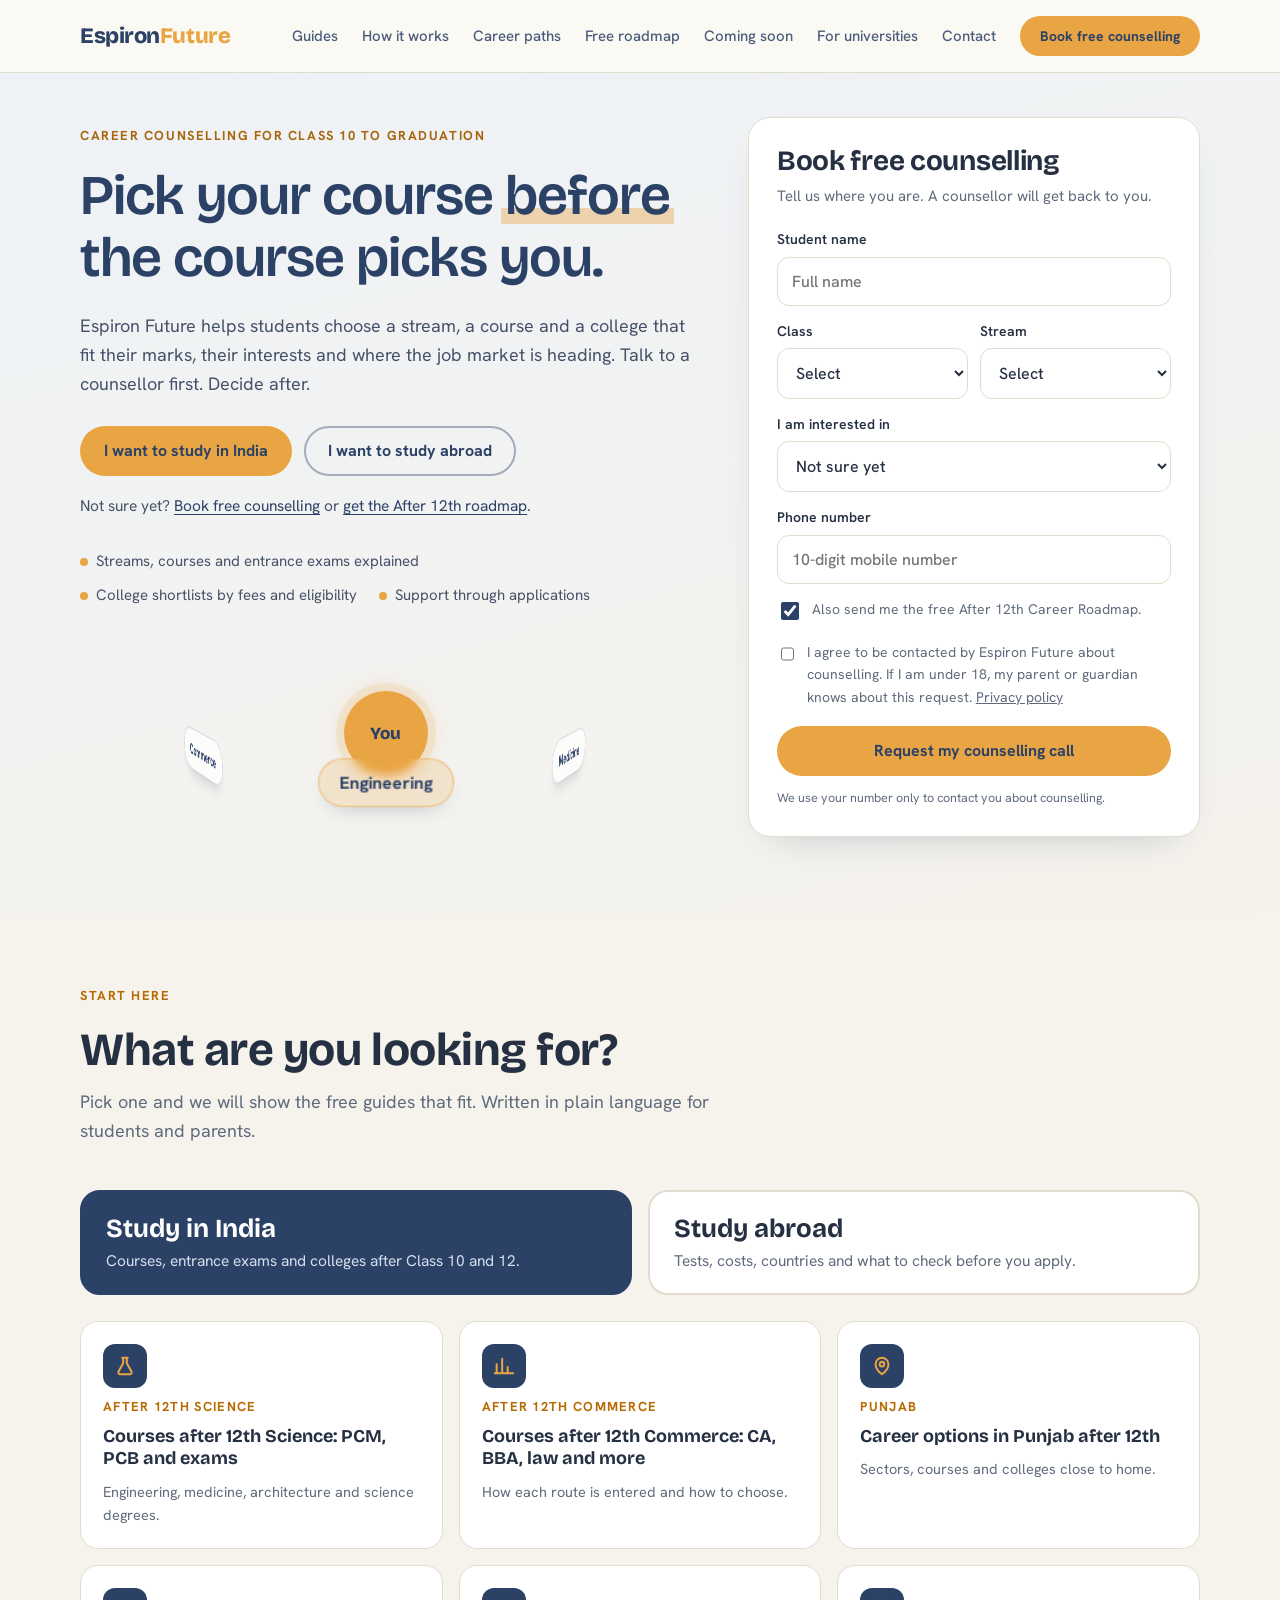
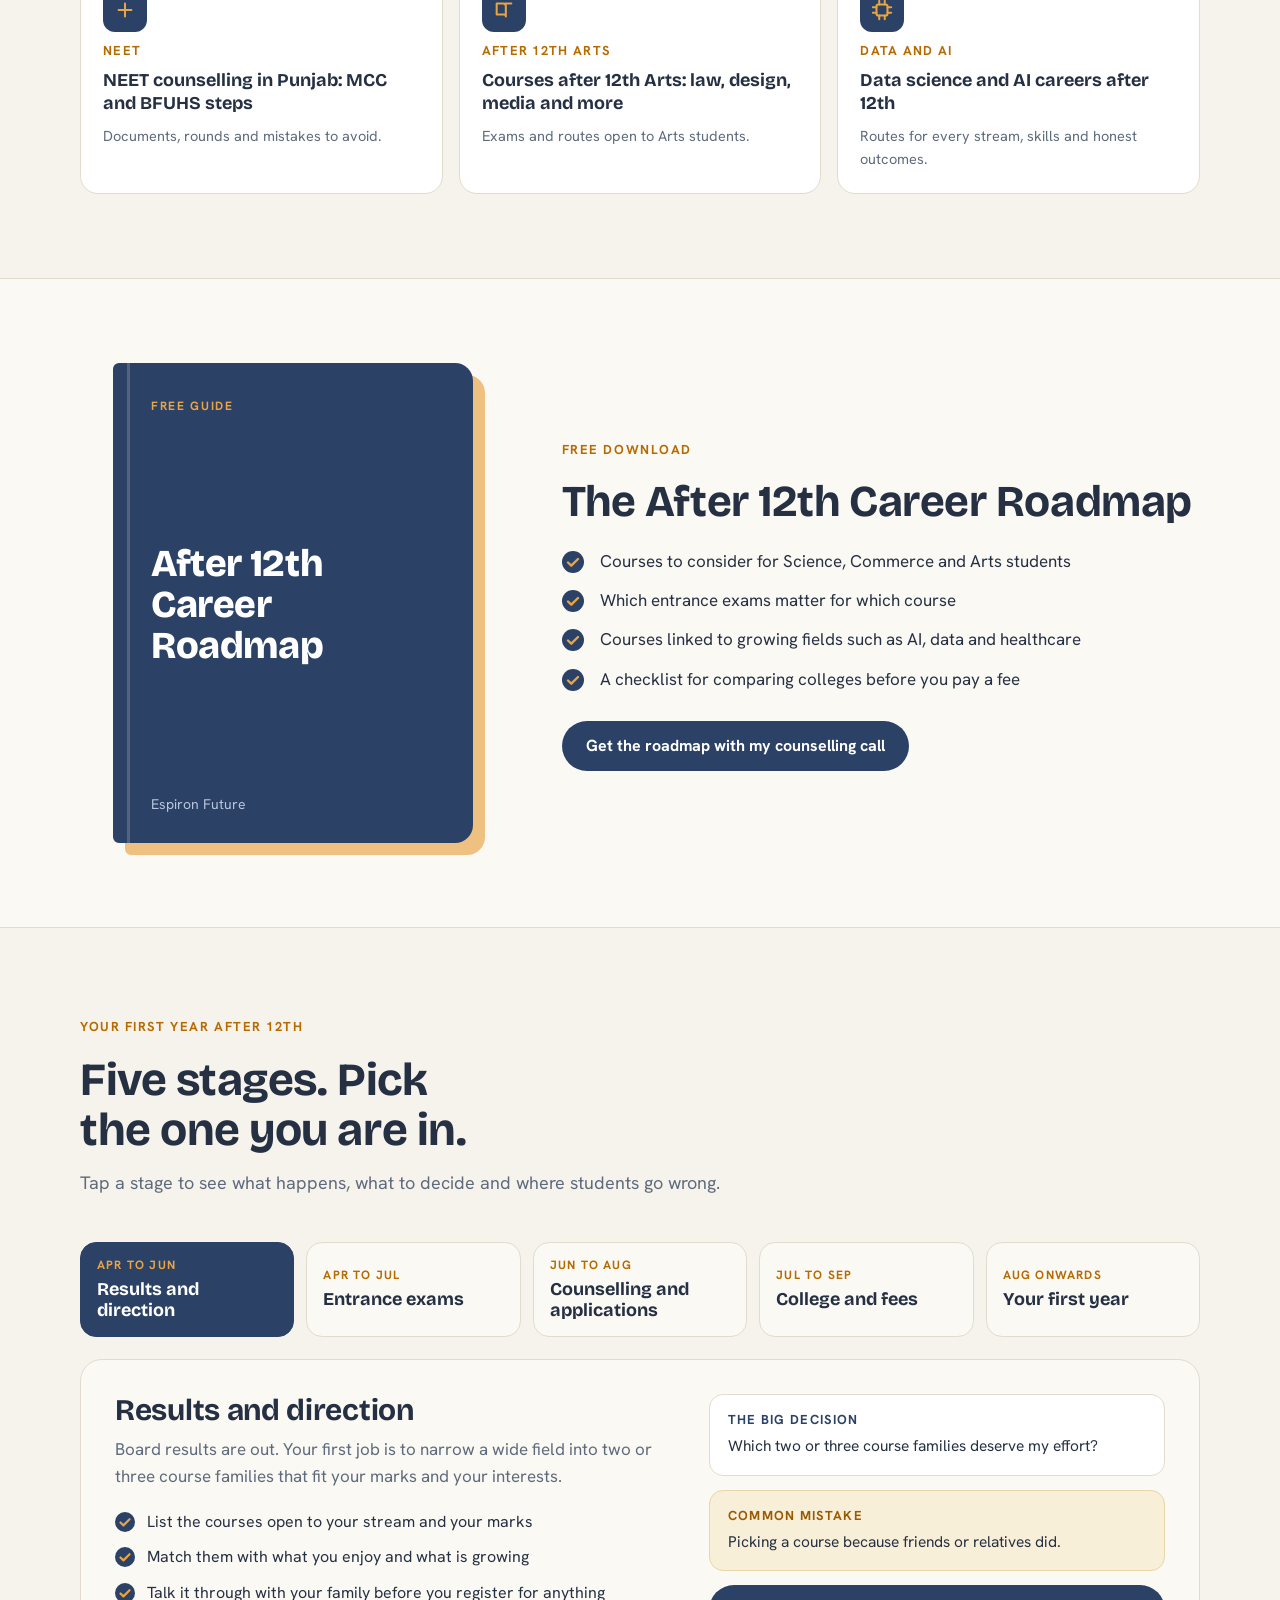
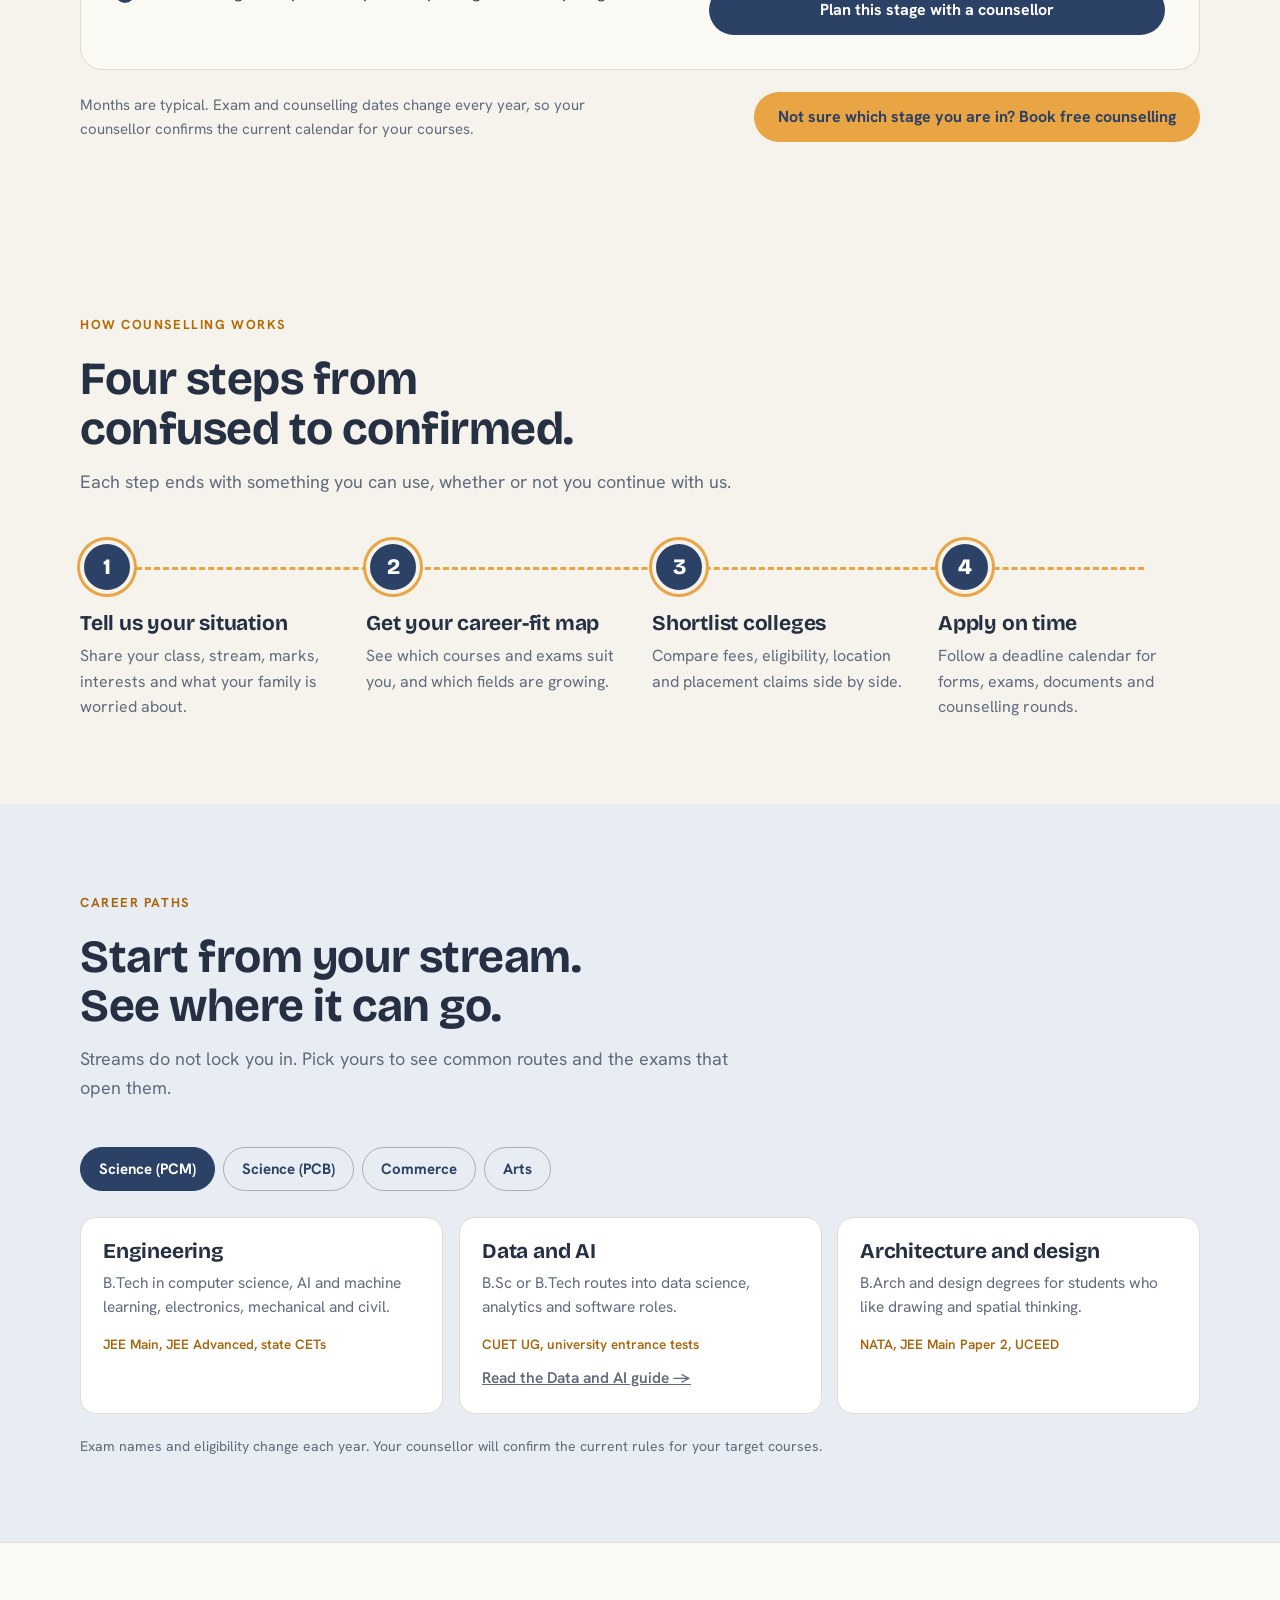
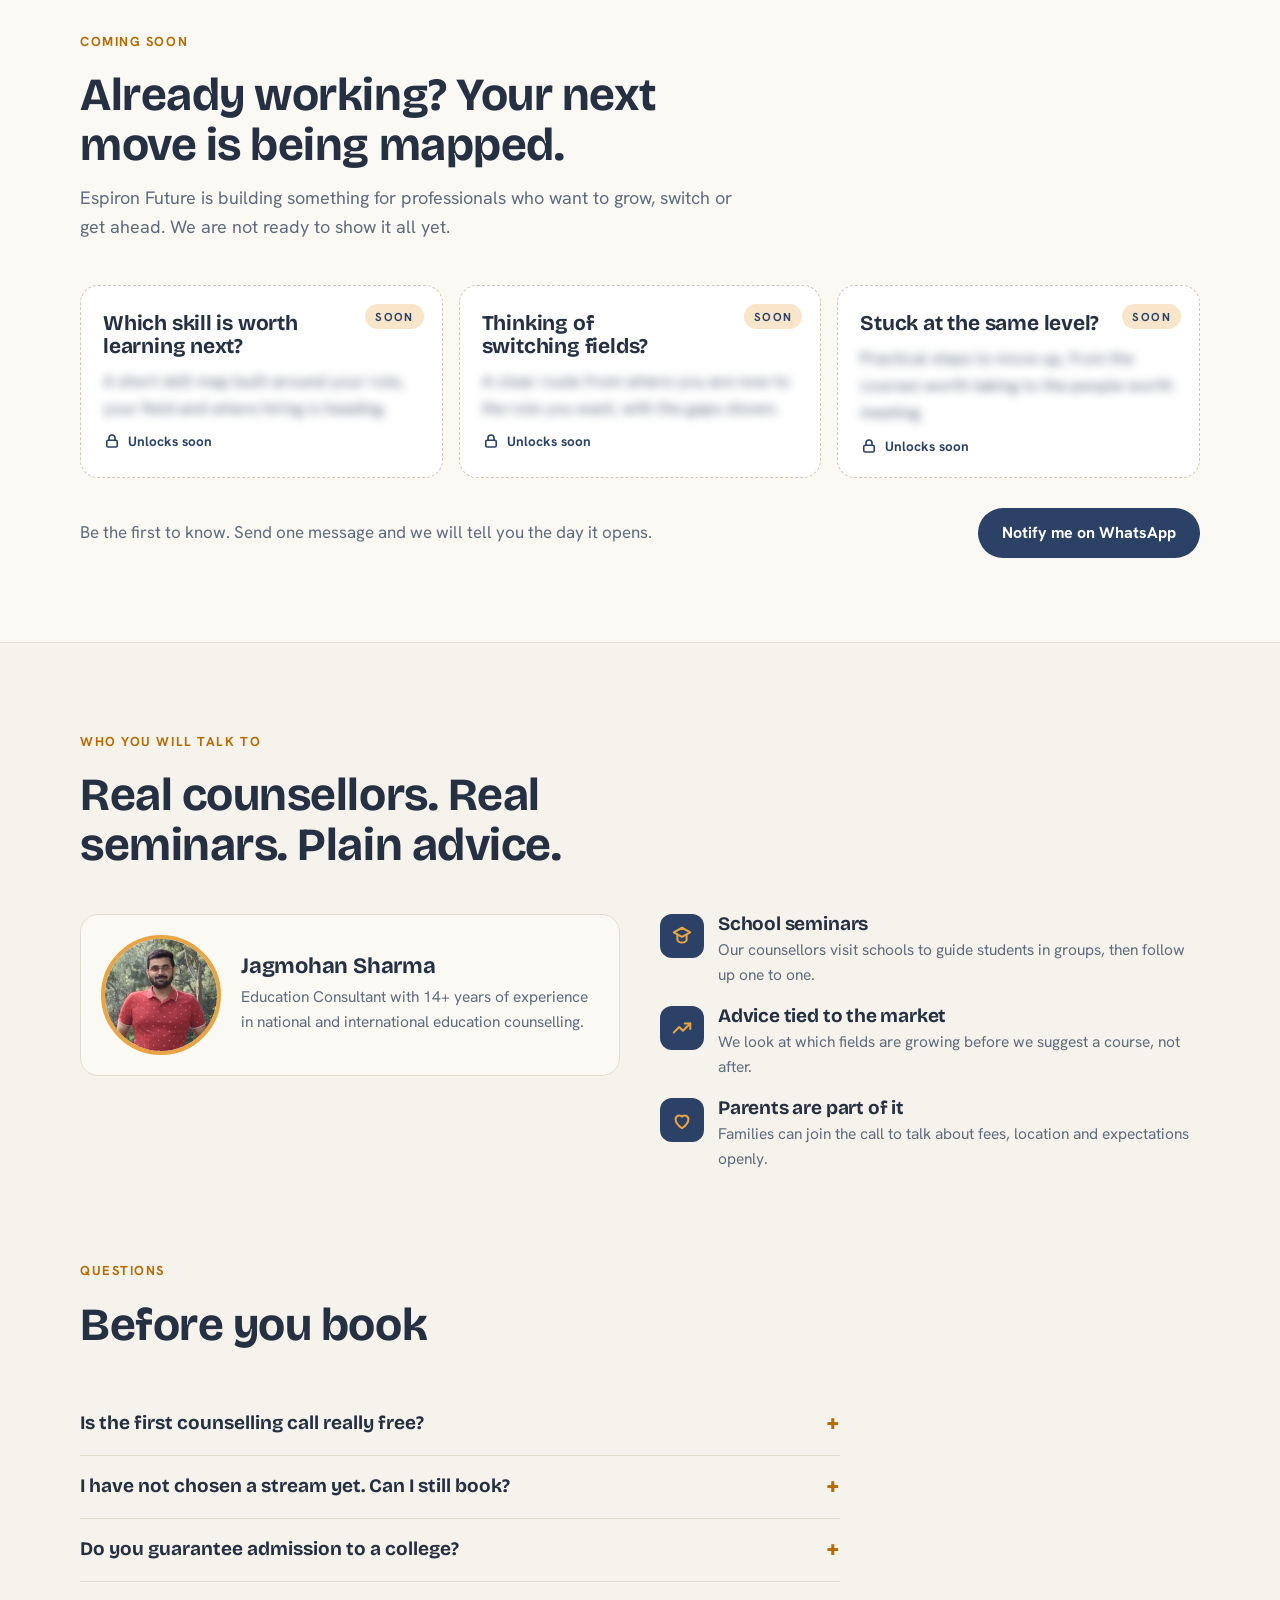
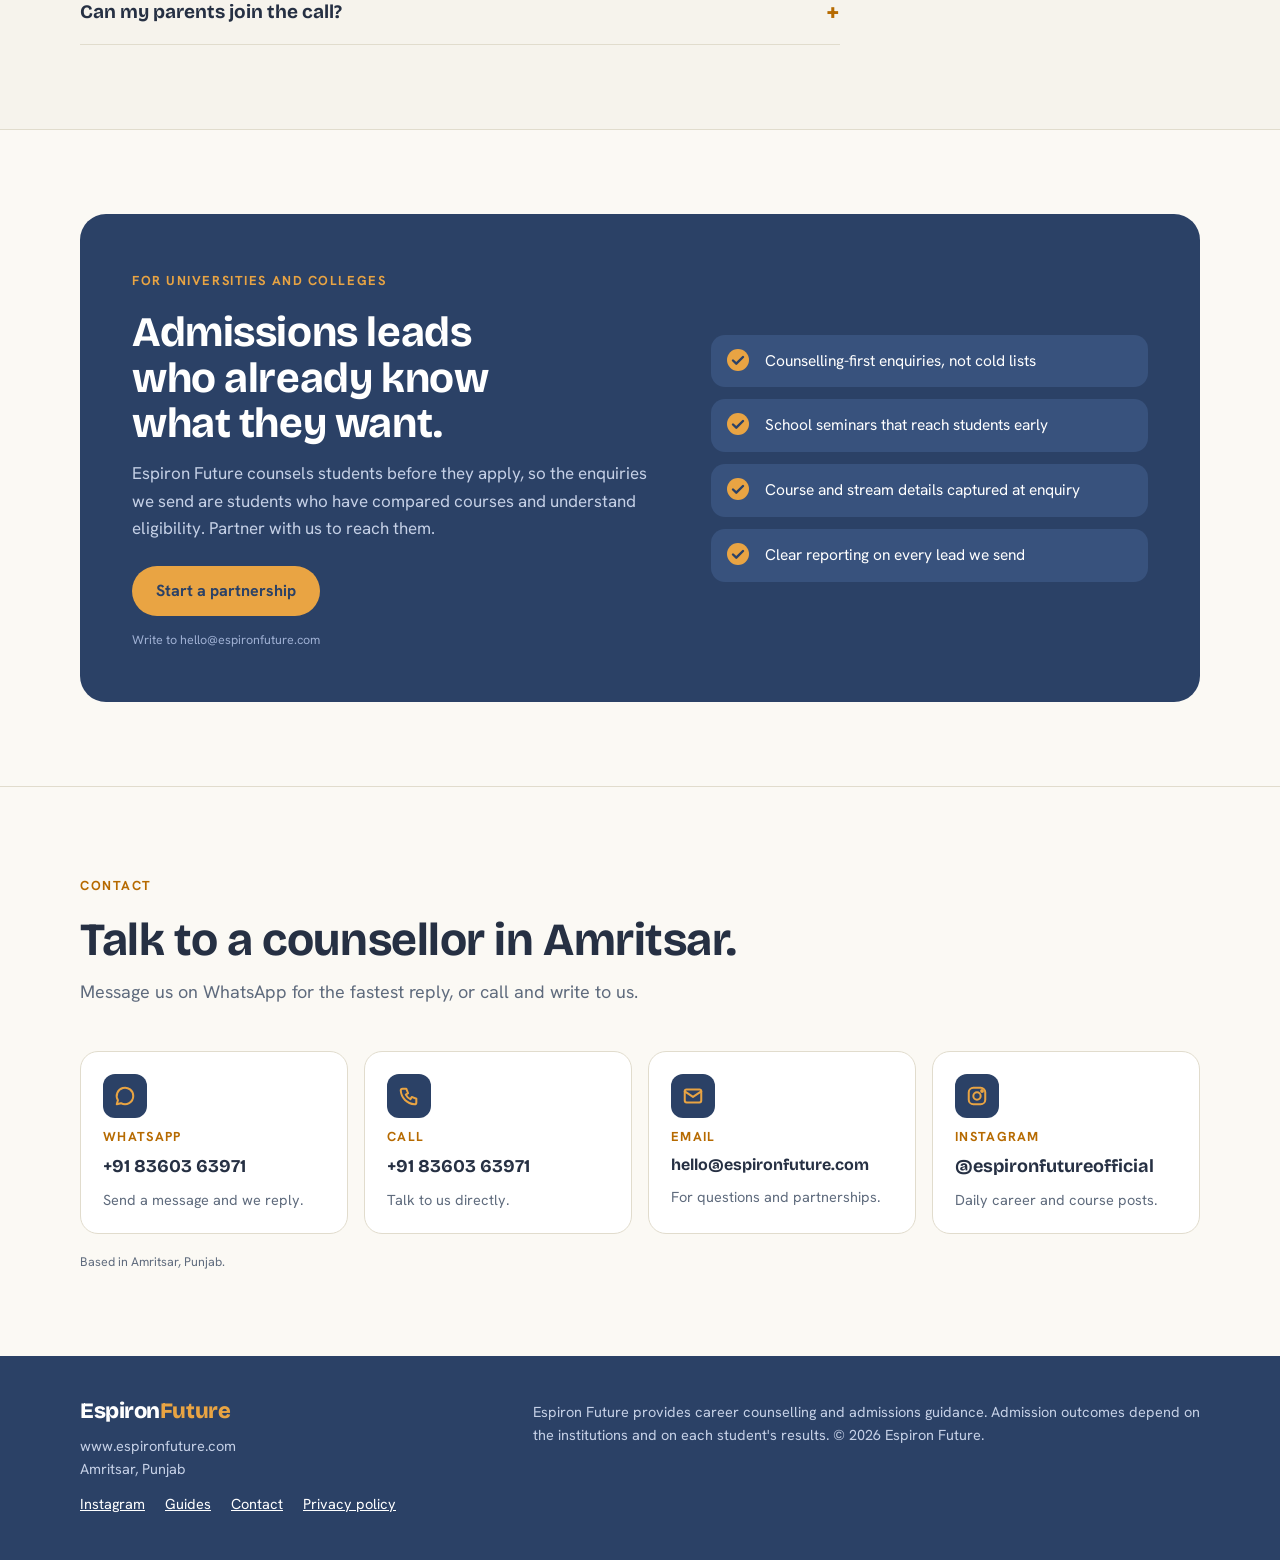
==== commit 6c664205: "Update index.html" ====
--- a/index.html
+++ b/index.html
@@ -348,6 +348,20 @@
 .card { border: 1px solid var(--line); box-shadow: 0 18px 40px -26px rgba(43,65,102,.35); background: #fff; }
 .sec-head h2, .magnet h2, .partner h2, .stage-panel h3, .step h3 { font-weight: 700; }
 .pickbtn .pk-t { font-weight: 700; }
+
+/* ---------- Coming soon ---------- */
+.soon { background: var(--paper); border-top: 1px solid var(--line); border-bottom: 1px solid var(--line); }
+.soon-grid { display: grid; grid-template-columns: repeat(3, 1fr); gap: 16px; }
+.soon-card { position: relative; background: #fff; border: 1.5px dashed #cfc7b4; border-radius: 18px; padding: 26px 22px 22px; display: grid; gap: 10px; align-content: start; }
+.soon-card h3 { font-size: 21px; font-weight: 700; padding-right: 54px; }
+.soon-pill { position: absolute; top: 18px; right: 18px; font: 700 11.5px var(--body); letter-spacing: .12em; text-transform: uppercase; color: var(--navy); background: rgba(233,164,67,.28); border-radius: 999px; padding: 5px 10px; }
+.soon-card .blur { margin: 0; color: var(--muted); filter: blur(5px); user-select: none; transition: filter .35s ease; }
+.soon-card:hover .blur { filter: blur(3px); }
+.soon-lock { display: inline-flex; align-items: center; gap: 7px; font: 700 13.5px var(--body); color: var(--navy); }
+.soon-cta { margin-top: 30px; display: flex; flex-wrap: wrap; align-items: center; justify-content: space-between; gap: 16px; }
+.soon-cta p { margin: 0; max-width: 34em; color: var(--muted); font-size: 17px; }
+@media (max-width: 920px) { .soon-grid { grid-template-columns: 1fr; } }
+@media (prefers-reduced-motion: reduce) { .soon-card .blur { transition: none; } }
 </style>
 </head>
 <body>
@@ -360,6 +374,7 @@
       <a href="#how">How it works</a>
       <a href="#paths">Career paths</a>
       <a href="#roadmap">Free roadmap</a>
+      <a href="#soon">Coming soon</a>
       <a href="#partners">For universities</a>
       <a href="#contact">Contact</a>
       <a class="btn btn-saffron" href="#book">Book free counselling</a>
@@ -719,6 +734,41 @@
 
 
 
+
+  <section class="soon" id="soon" aria-labelledby="soon-h">
+    <div class="wrap">
+      <div class="sec-head reveal">
+        <span class="eyebrow">Coming soon</span>
+        <h2 id="soon-h">Already working? Your next move is being mapped.</h2>
+        <p>Espiron Future is building something for professionals who want to grow, switch or get ahead. We are not ready to show it all yet.</p>
+      </div>
+      <div class="soon-grid">
+        <div class="soon-card">
+          <span class="soon-pill">Soon</span>
+          <h3>Which skill is worth learning next?</h3>
+          <p class="blur" aria-hidden="true">A short skill map built around your role, your field and where hiring is heading.</p>
+          <span class="soon-lock"><svg width="18" height="18" viewBox="0 0 24 24" fill="none" stroke="currentColor" stroke-width="2.2" stroke-linecap="round" stroke-linejoin="round" aria-hidden="true"><rect x="5" y="11" width="14" height="9" rx="2"/><path d="M8 11V8a4 4 0 018 0v3"/></svg> Unlocks soon</span>
+        </div>
+        <div class="soon-card">
+          <span class="soon-pill">Soon</span>
+          <h3>Thinking of switching fields?</h3>
+          <p class="blur" aria-hidden="true">A clear route from where you are now to the role you want, with the gaps shown.</p>
+          <span class="soon-lock"><svg width="18" height="18" viewBox="0 0 24 24" fill="none" stroke="currentColor" stroke-width="2.2" stroke-linecap="round" stroke-linejoin="round" aria-hidden="true"><rect x="5" y="11" width="14" height="9" rx="2"/><path d="M8 11V8a4 4 0 018 0v3"/></svg> Unlocks soon</span>
+        </div>
+        <div class="soon-card">
+          <span class="soon-pill">Soon</span>
+          <h3>Stuck at the same level?</h3>
+          <p class="blur" aria-hidden="true">Practical steps to move up, from the courses worth taking to the people worth meeting.</p>
+          <span class="soon-lock"><svg width="18" height="18" viewBox="0 0 24 24" fill="none" stroke="currentColor" stroke-width="2.2" stroke-linecap="round" stroke-linejoin="round" aria-hidden="true"><rect x="5" y="11" width="14" height="9" rx="2"/><path d="M8 11V8a4 4 0 018 0v3"/></svg> Unlocks soon</span>
+        </div>
+      </div>
+      <div class="soon-cta">
+        <p>Be the first to know. Send one message and we will tell you the day it opens.</p>
+        <a class="btn btn-navy" data-notify href="#" target="_blank" rel="noopener">Notify me on WhatsApp</a>
+      </div>
+    </div>
+  </section>
+
   <section id="trust" aria-labelledby="trust-h">
     <div class="wrap">
       <div class="sec-head reveal">
@@ -1061,6 +1111,8 @@
   var pretty = "+" + d.slice(0, d.length - 10) + " " + local.slice(0, 5) + " " + local.slice(5);
   var hi = encodeURIComponent("Hi Espiron Future, I would like free career counselling.");
   document.querySelectorAll("[data-wa]").forEach(function (a) { a.href = "https://wa.me/" + d + "?text=" + hi; });
+  var notify = encodeURIComponent("Hi Espiron Future, please notify me when the career growth programme for working professionals opens.");
+  document.querySelectorAll("[data-notify]").forEach(function (a) { a.href = "https://wa.me/" + d + "?text=" + notify; });
   document.querySelectorAll("[data-tel]").forEach(function (a) { a.href = "tel:+" + d; });
   document.querySelectorAll("[data-phone]").forEach(function (s) { s.textContent = pretty; });
   document.querySelectorAll("[data-mail]").forEach(function (a) { a.href = "mailto:" + CONFIG.partnerEmail; });
@@ -1088,6 +1140,7 @@
     var a = e.target.closest ? e.target.closest("a, button") : null;
     if (!a) return;
     if (a.id === "waBtn" || a.hasAttribute("data-wa")) track("click_whatsapp", "Contact", { location: a.id === "waBtn" ? "form" : "contact_section" });
+    else if (a.hasAttribute("data-notify")) track("notify_me", null, { topic: "professional_growth" });
     else if (a.hasAttribute("data-tel")) track("click_call", "Contact", {});
   });
 })();
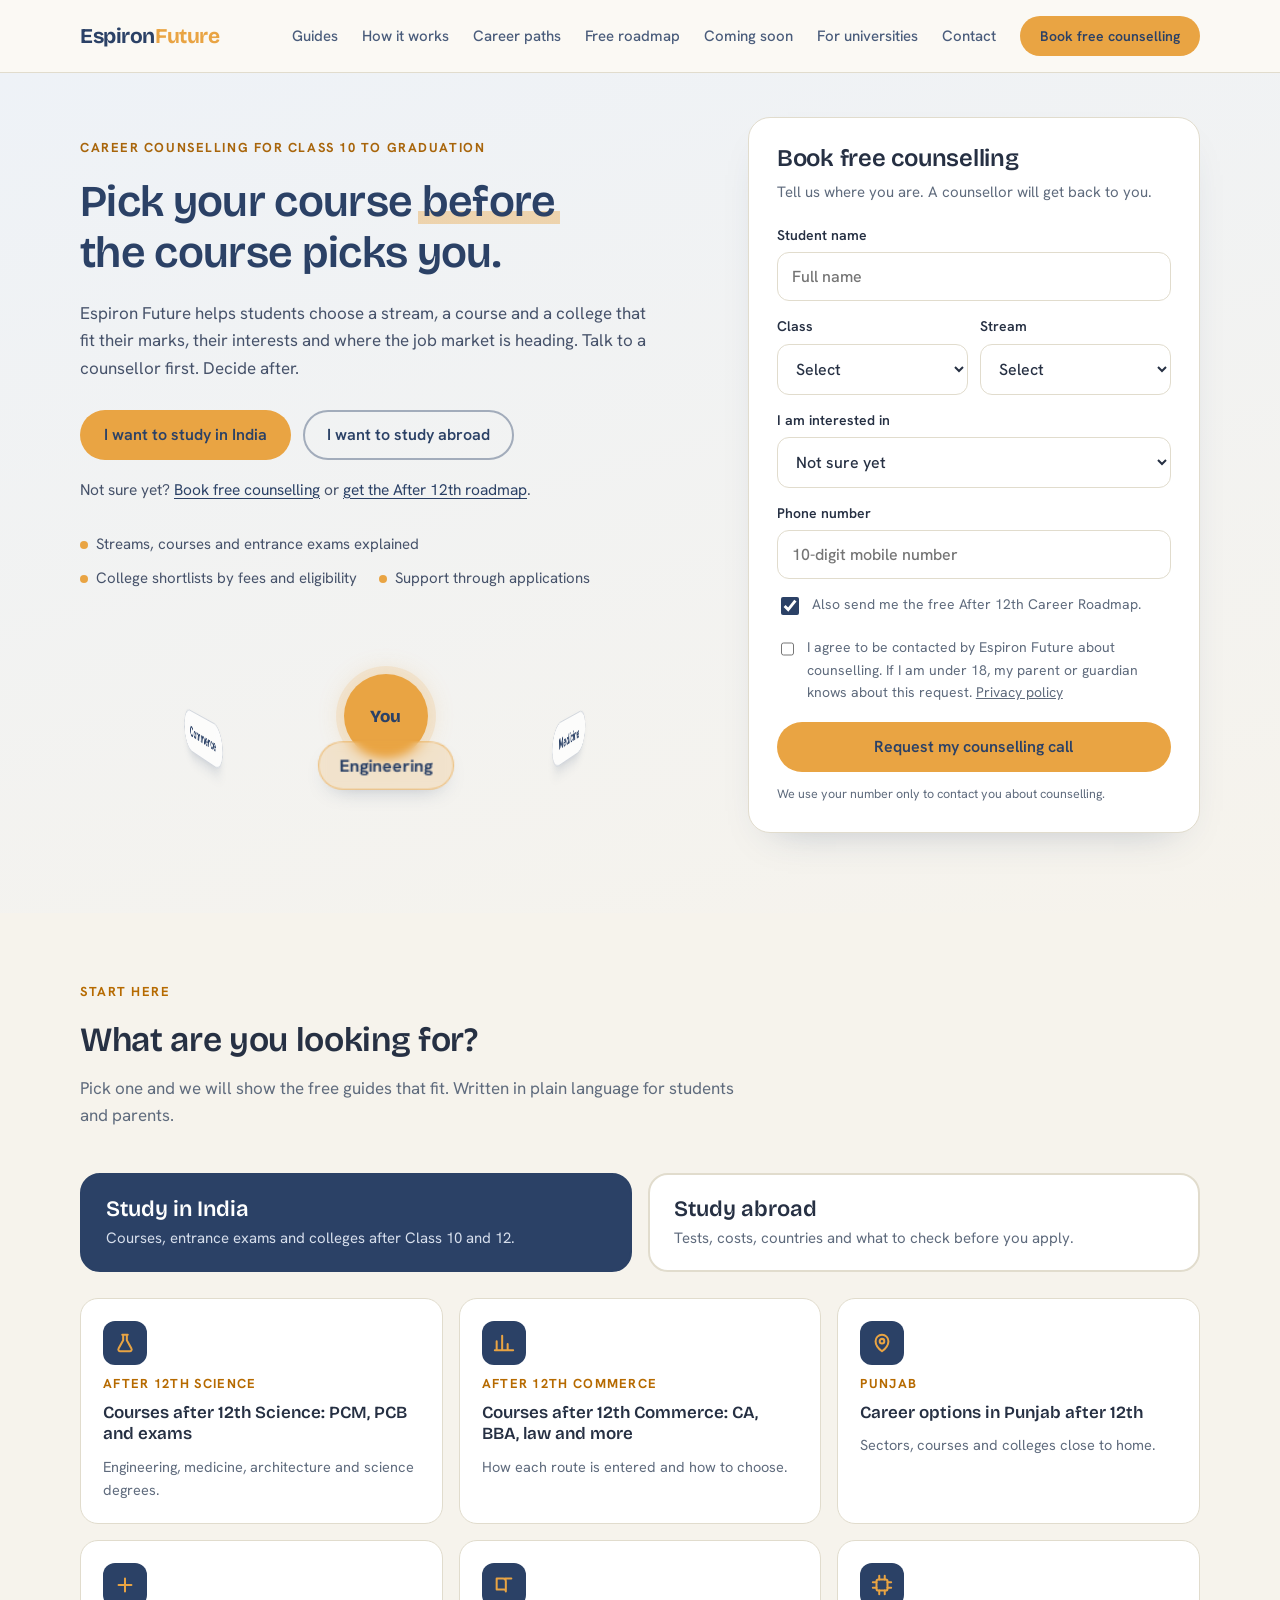
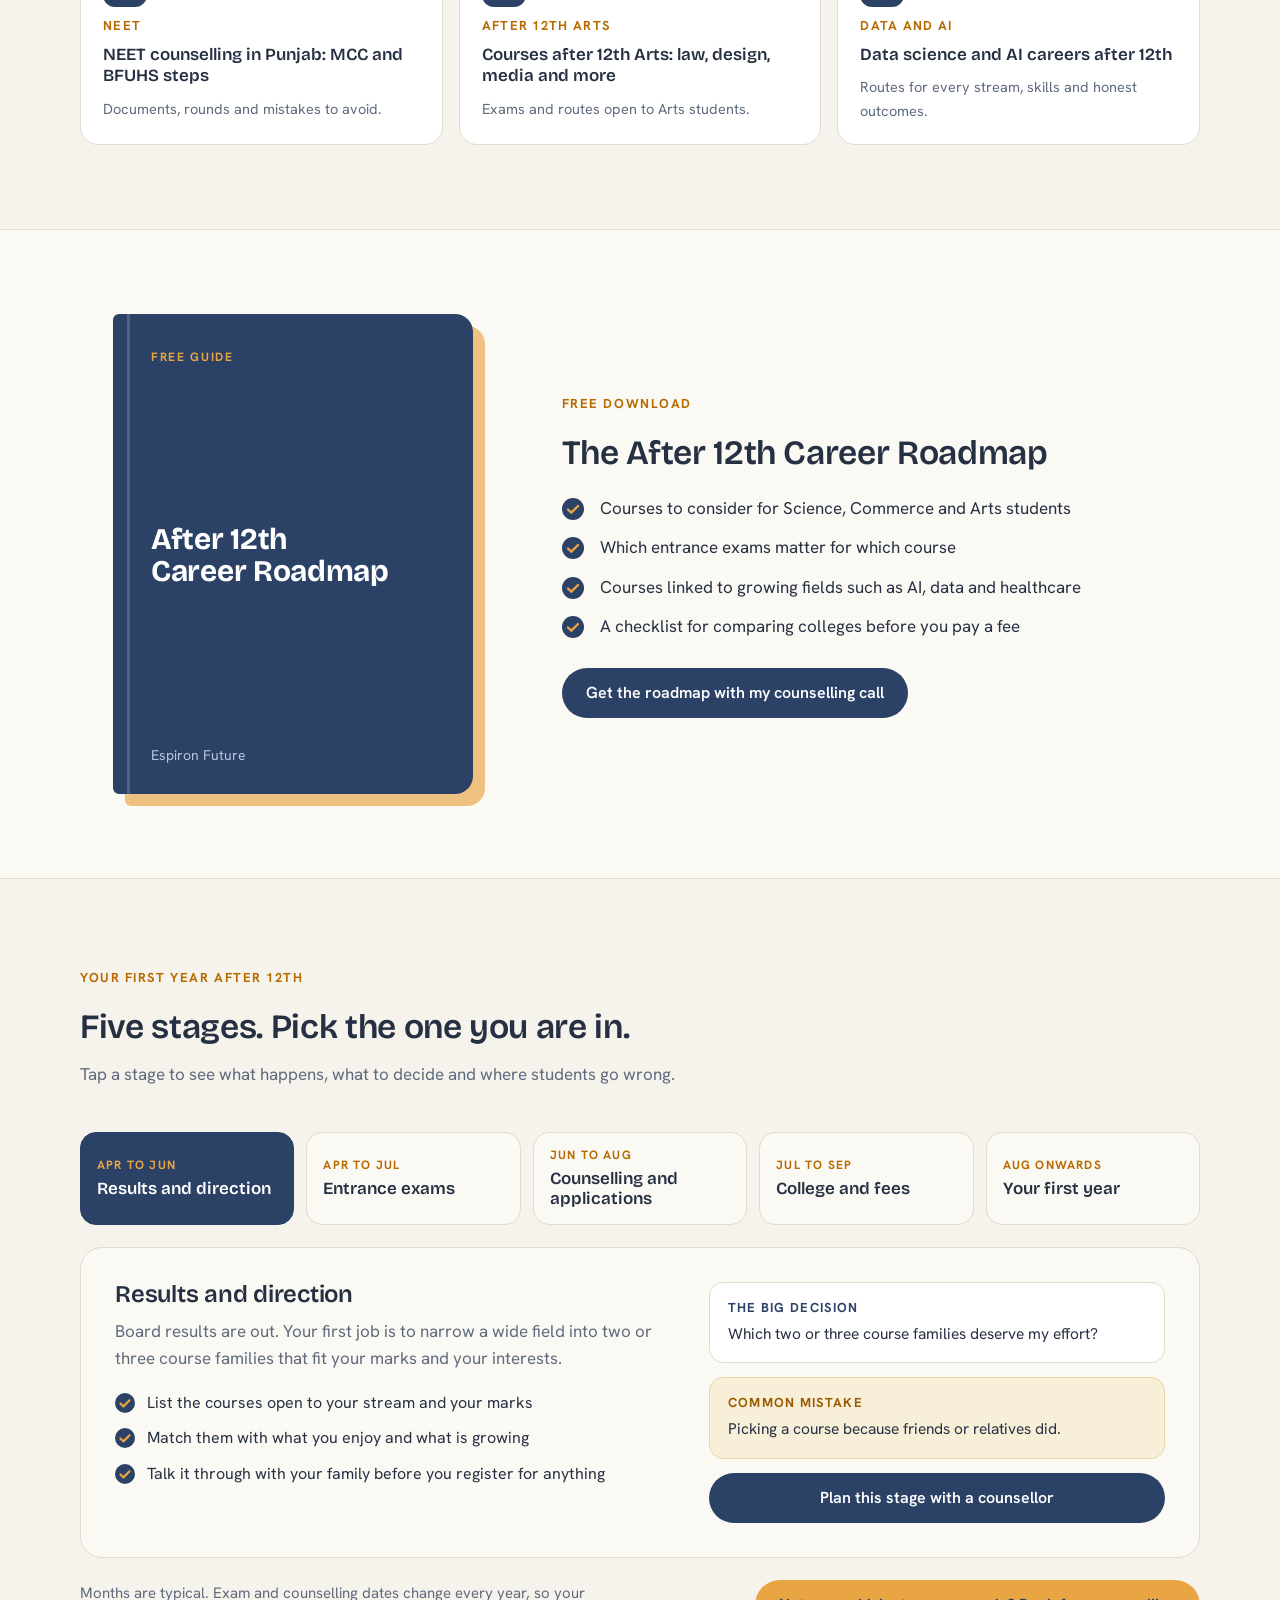
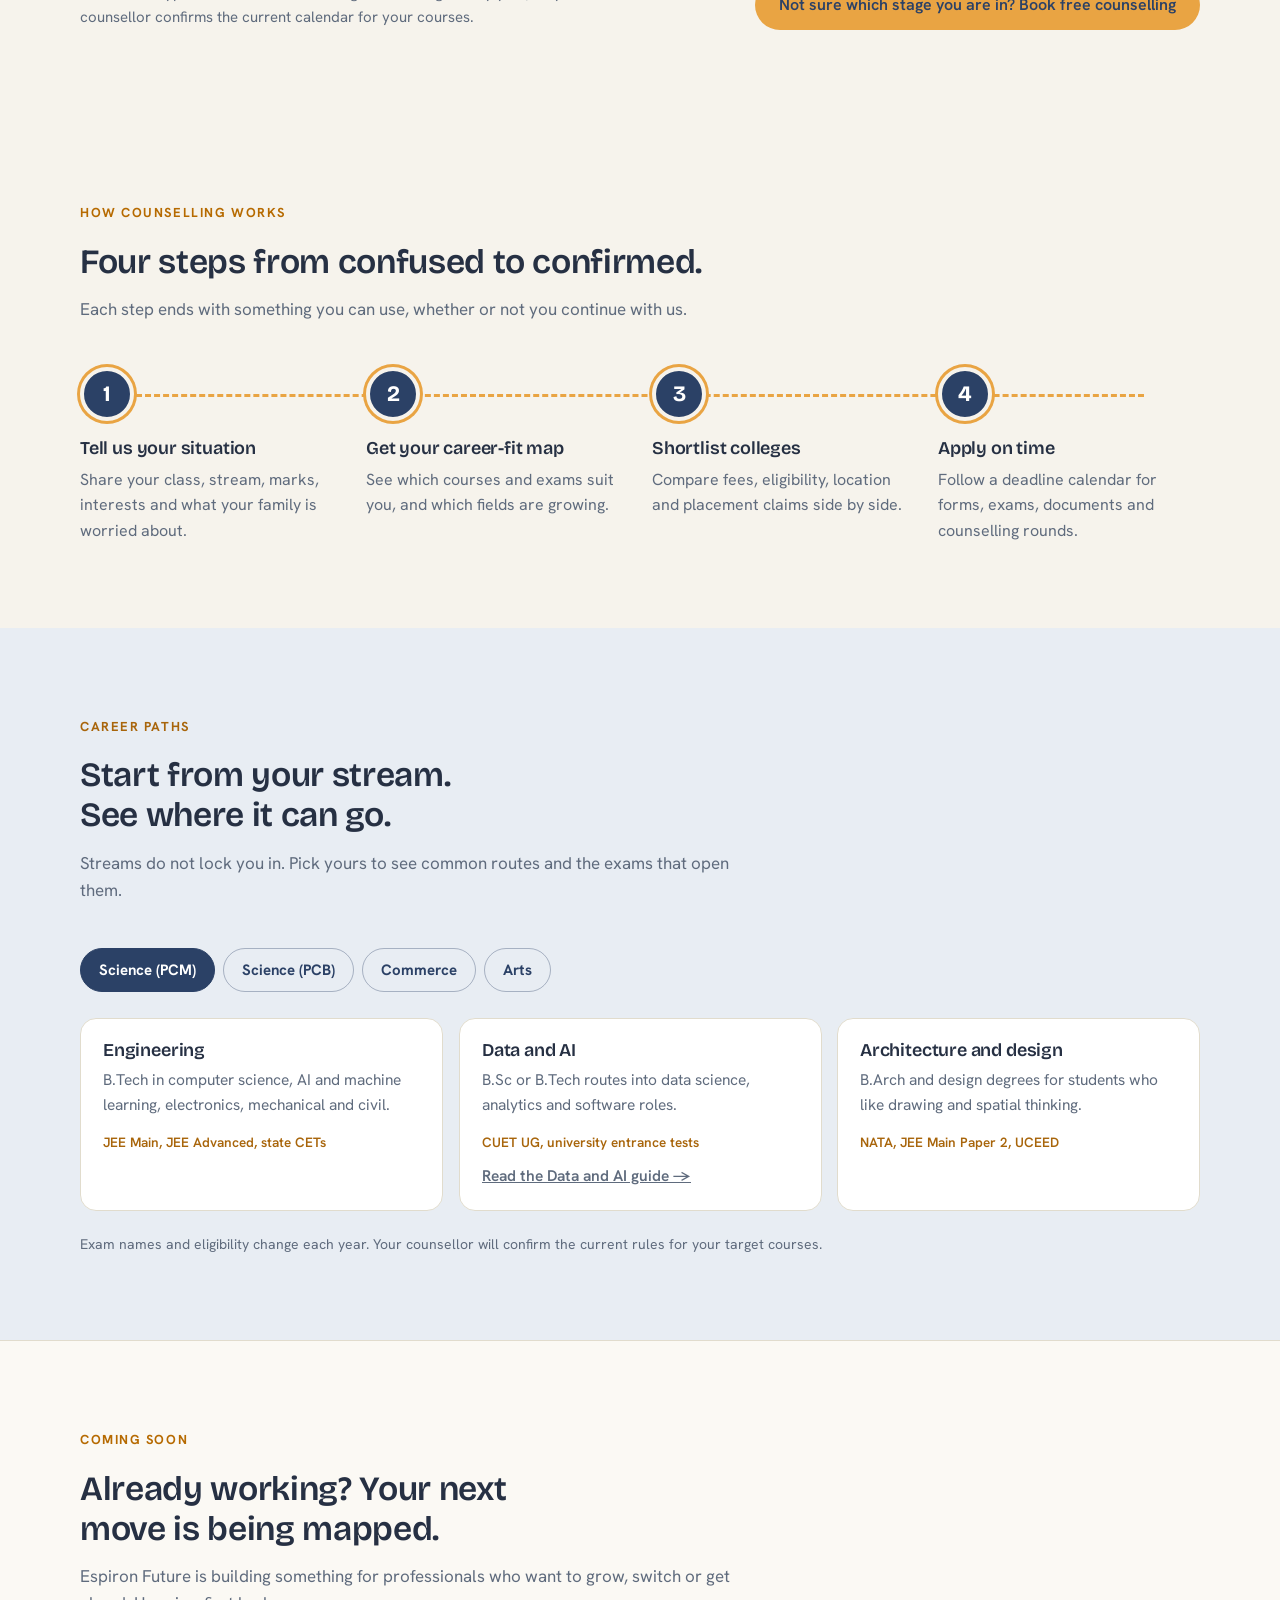
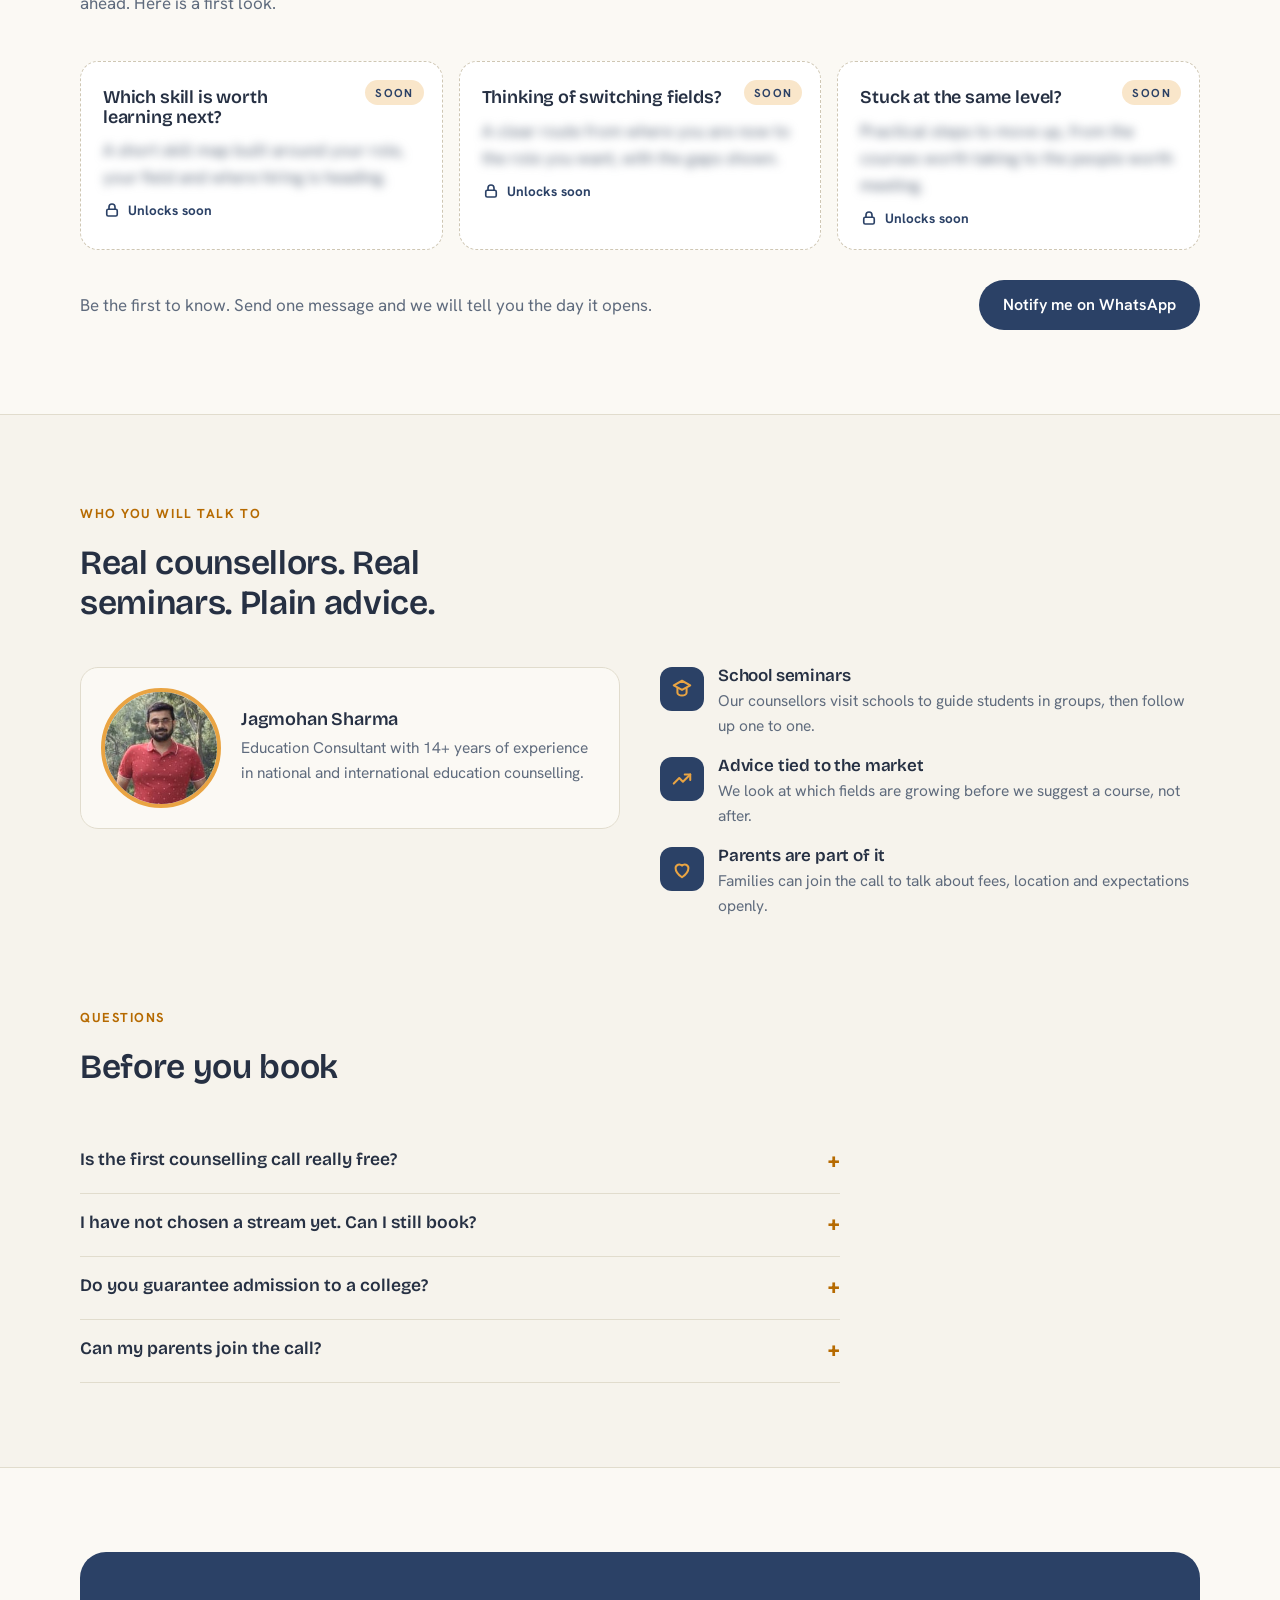
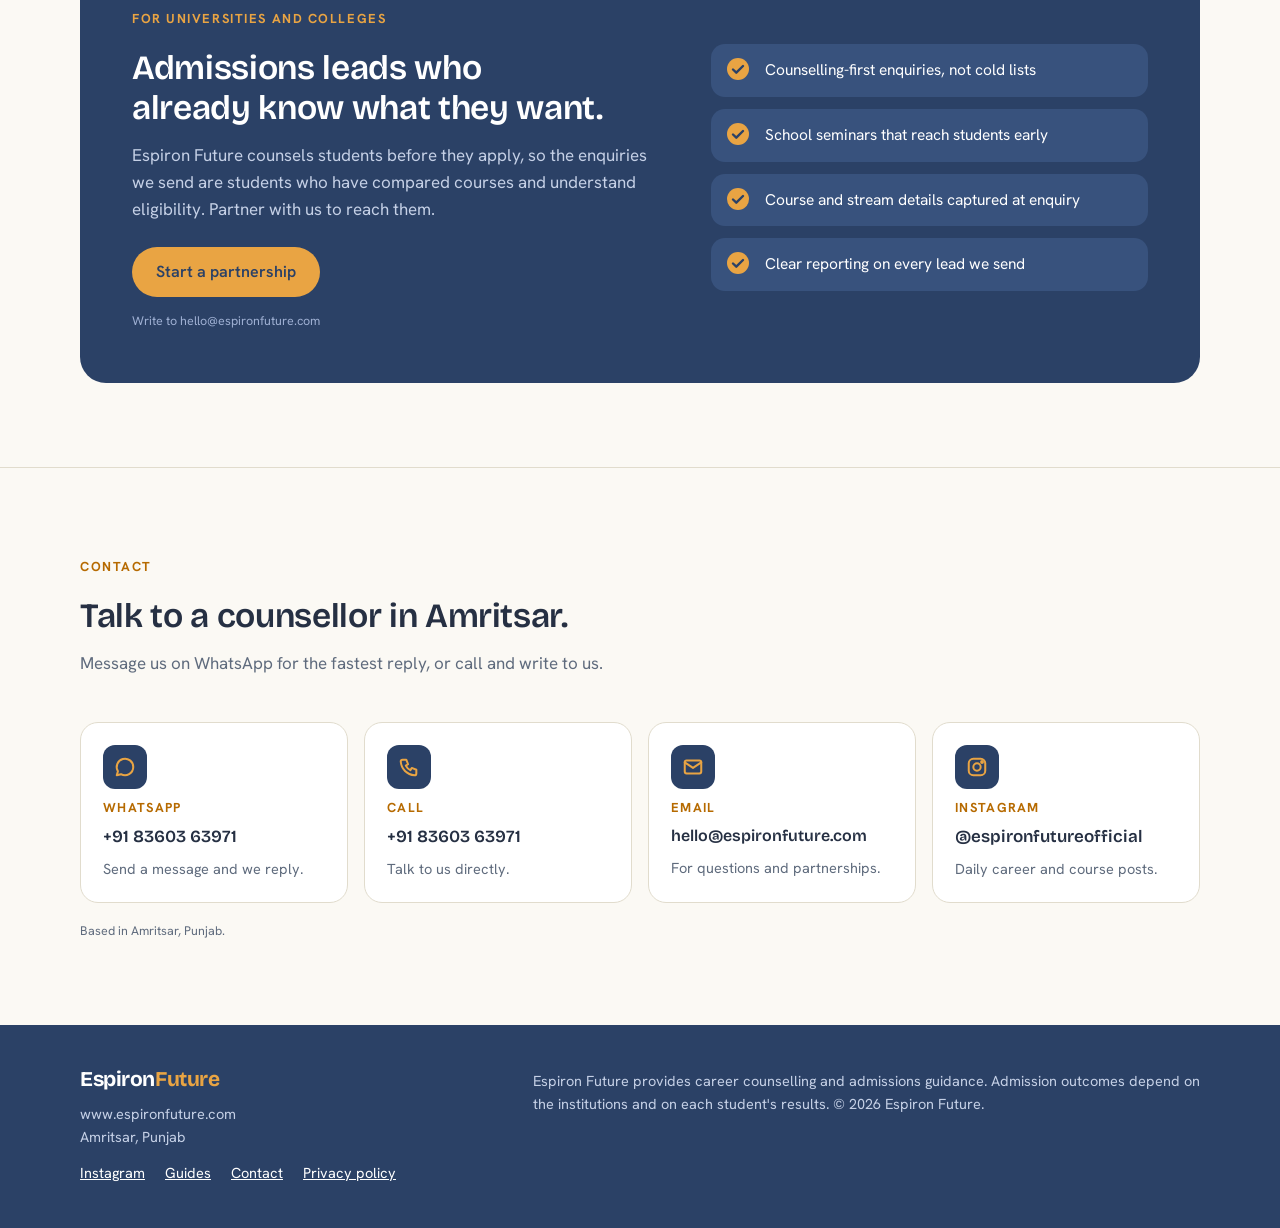
==== commit 7ea9c9d7: "ss" ====
--- a/index.html
+++ b/index.html
@@ -362,6 +362,26 @@
 .soon-cta p { margin: 0; max-width: 34em; color: var(--muted); font-size: 17px; }
 @media (max-width: 920px) { .soon-grid { grid-template-columns: 1fr; } }
 @media (prefers-reduced-motion: reduce) { .soon-card .blur { transition: none; } }
+
+/* ---------- Smaller, lighter type ---------- */
+.logo { font-weight: 700; font-size: 21px; }
+.hero h1 { font-size: clamp(30px, 4vw, 44px); font-weight: 600; line-height: 1.15; }
+.hero .lead { font-size: 17px; }
+.sec-head h2, .magnet h2, .partner h2 { font-size: clamp(25px, 3vw, 34px); font-weight: 600; line-height: 1.18; }
+.sec-head p { font-size: 17px; }
+.card h2 { font-size: 24px; font-weight: 600; }
+.booklet h3 { font-size: 30px; font-weight: 700; }
+.stage-panel h3 { font-size: 24px; font-weight: 600; }
+.stage .name { font-weight: 600; font-size: 17px; }
+.step h3, .path h3, .person h3, .soon-card h3 { font-size: 18px; font-weight: 600; }
+.points h3 { font-size: 17px; font-weight: 600; }
+.pickbtn .pk-t { font-size: 22px; font-weight: 600; }
+.pickbtn .pk-d { font-size: 15px; }
+.ccard .val { font-weight: 600; font-size: 17px; }
+summary { font-weight: 600; font-size: 17.5px; }
+.step .pin { font-weight: 700; }
+.btn { font-weight: 600; }
+@media (max-width: 560px) { .pickbtn .pk-t { font-size: 20px; } .hero h1 { font-size: 29px; } }
 </style>
 </head>
 <body>
@@ -740,7 +760,7 @@
       <div class="sec-head reveal">
         <span class="eyebrow">Coming soon</span>
         <h2 id="soon-h">Already working? Your next move is being mapped.</h2>
-        <p>Espiron Future is building something for professionals who want to grow, switch or get ahead. We are not ready to show it all yet.</p>
+        <p>Espiron Future is building something for professionals who want to grow, switch or get ahead. Here is a first look.</p>
       </div>
       <div class="soon-grid">
         <div class="soon-card">
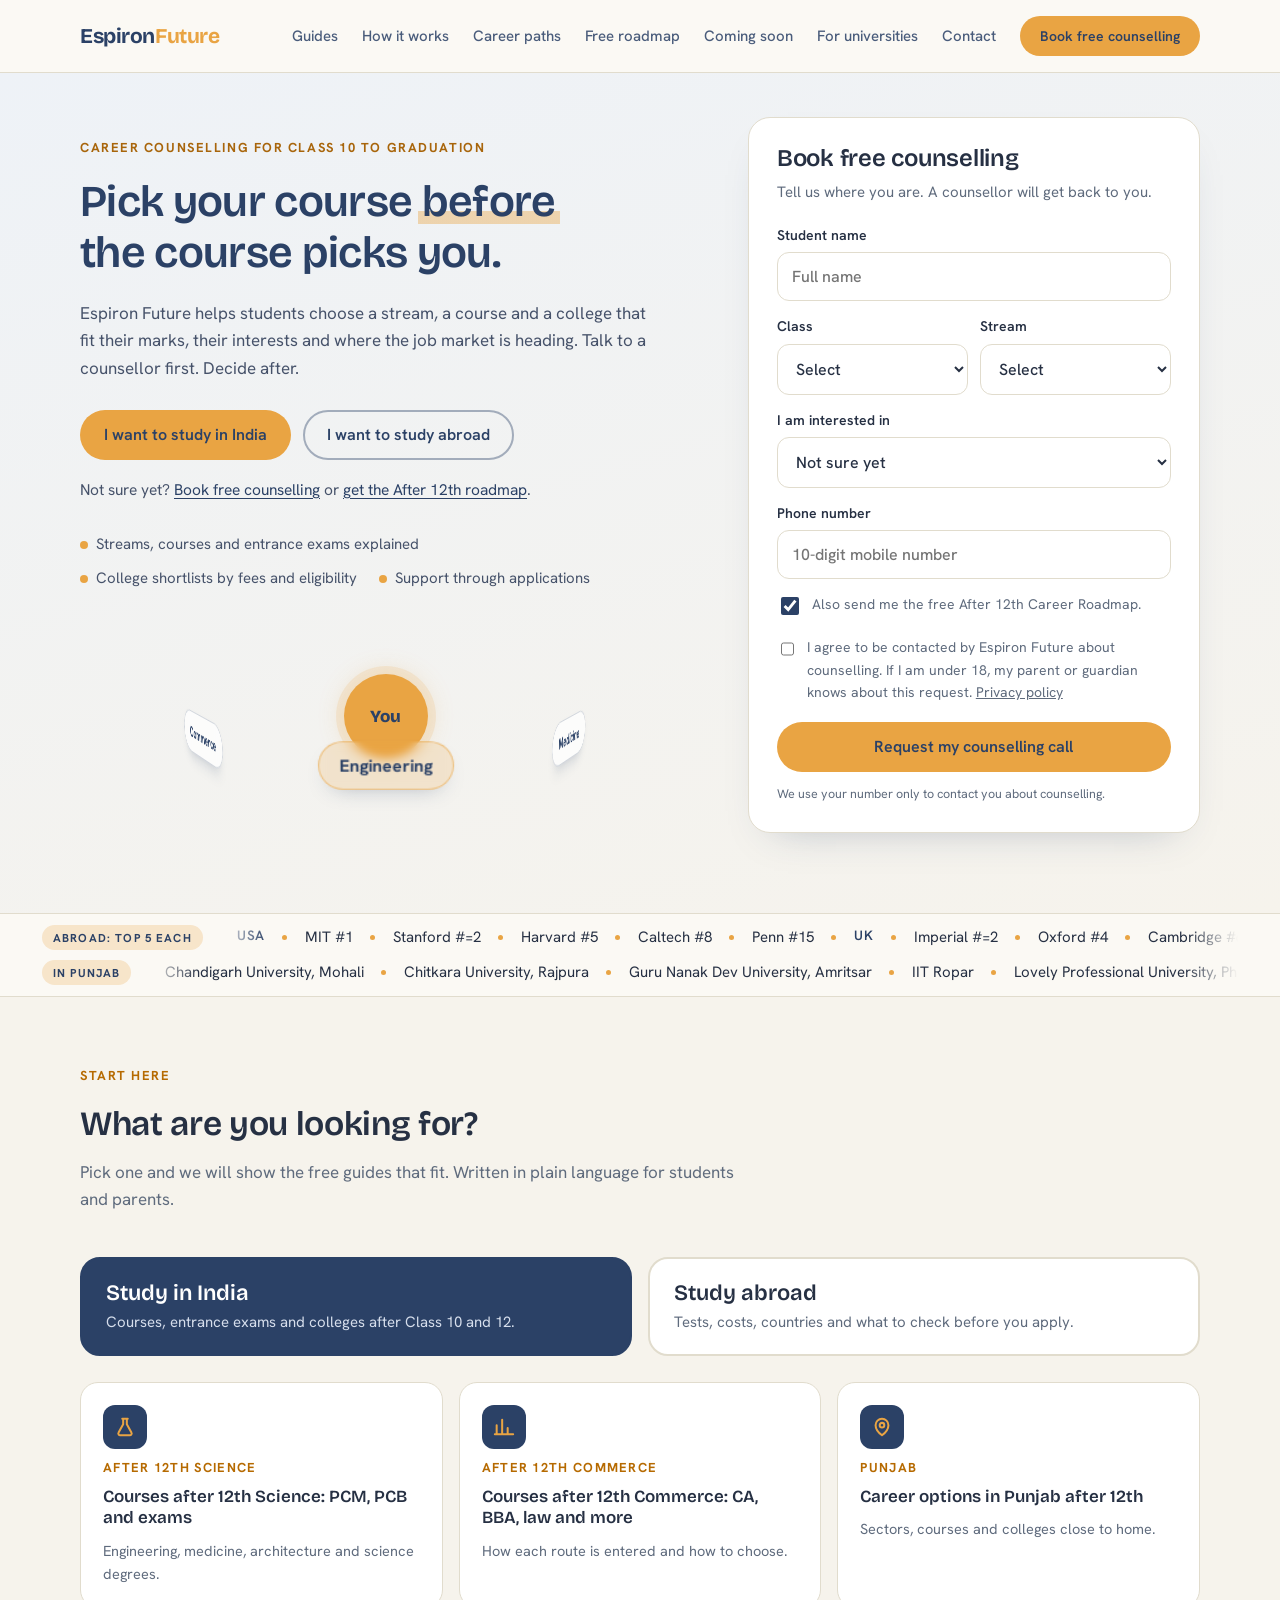
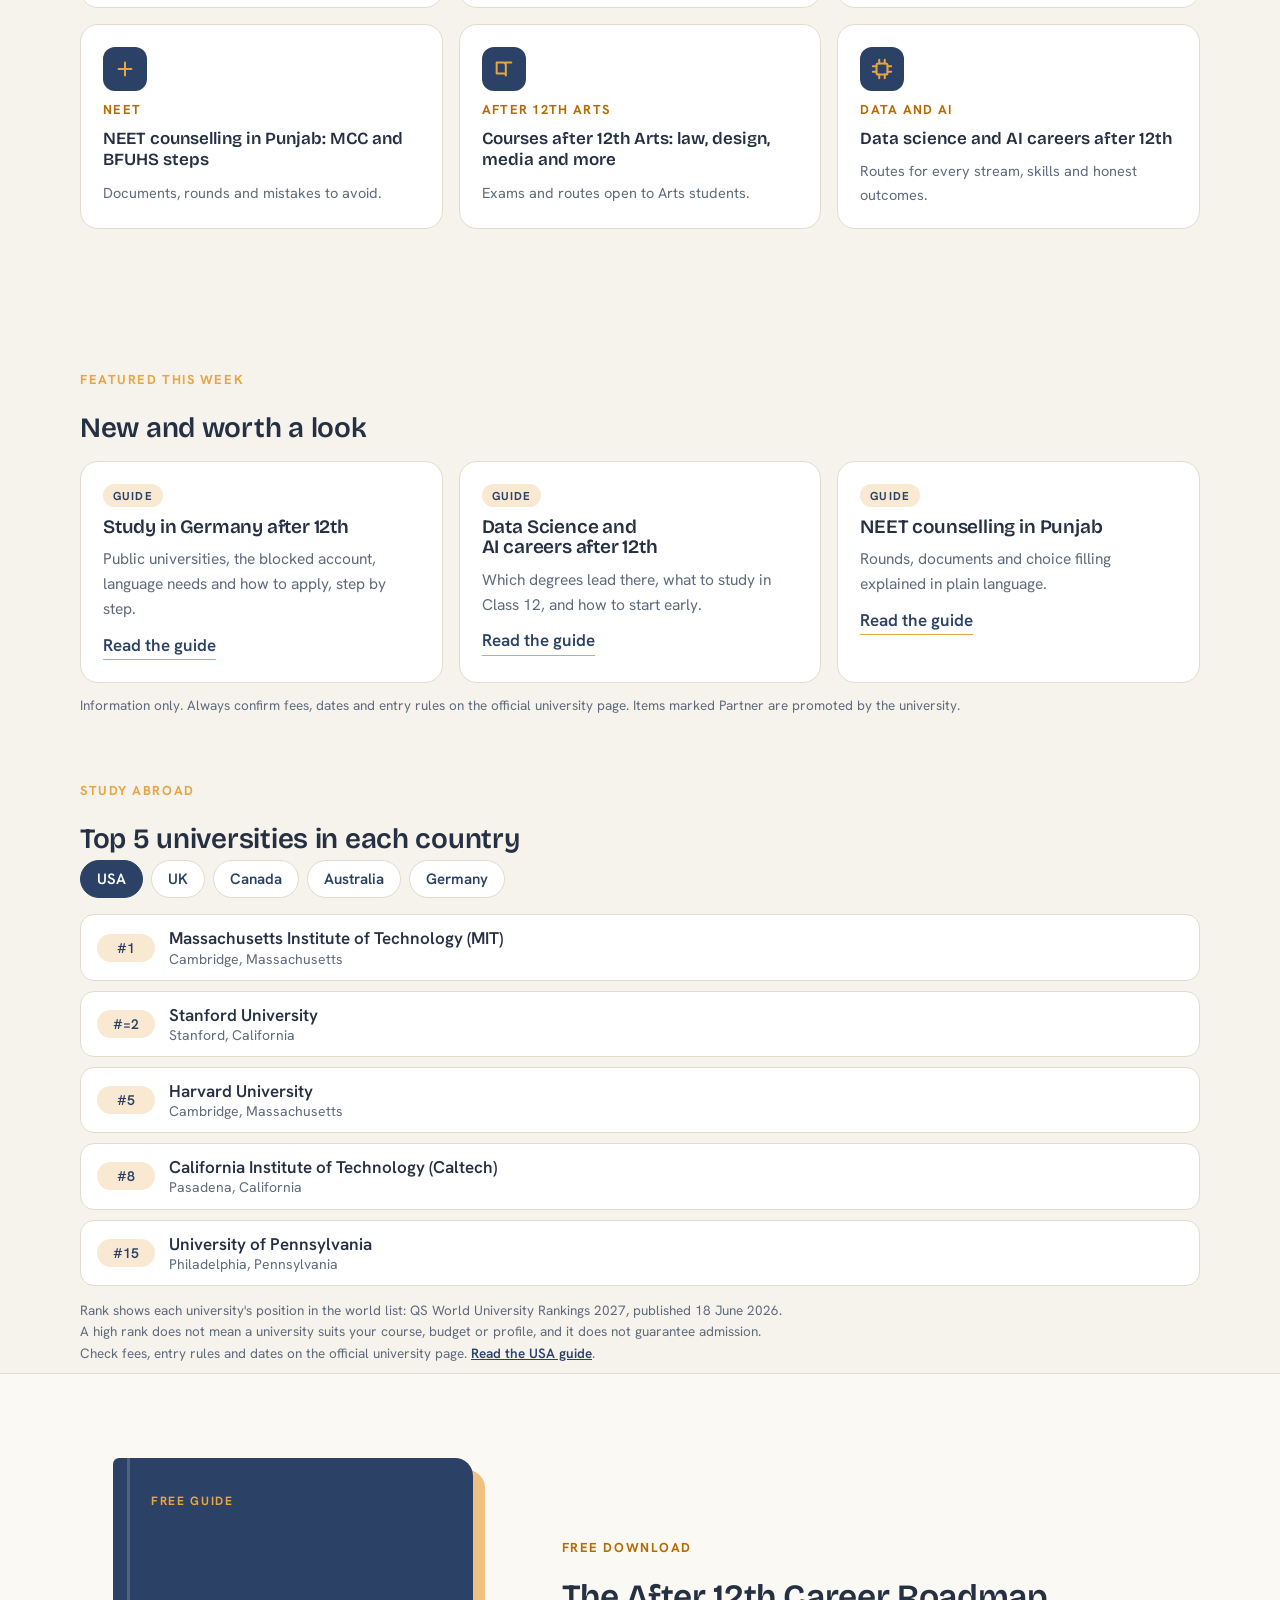
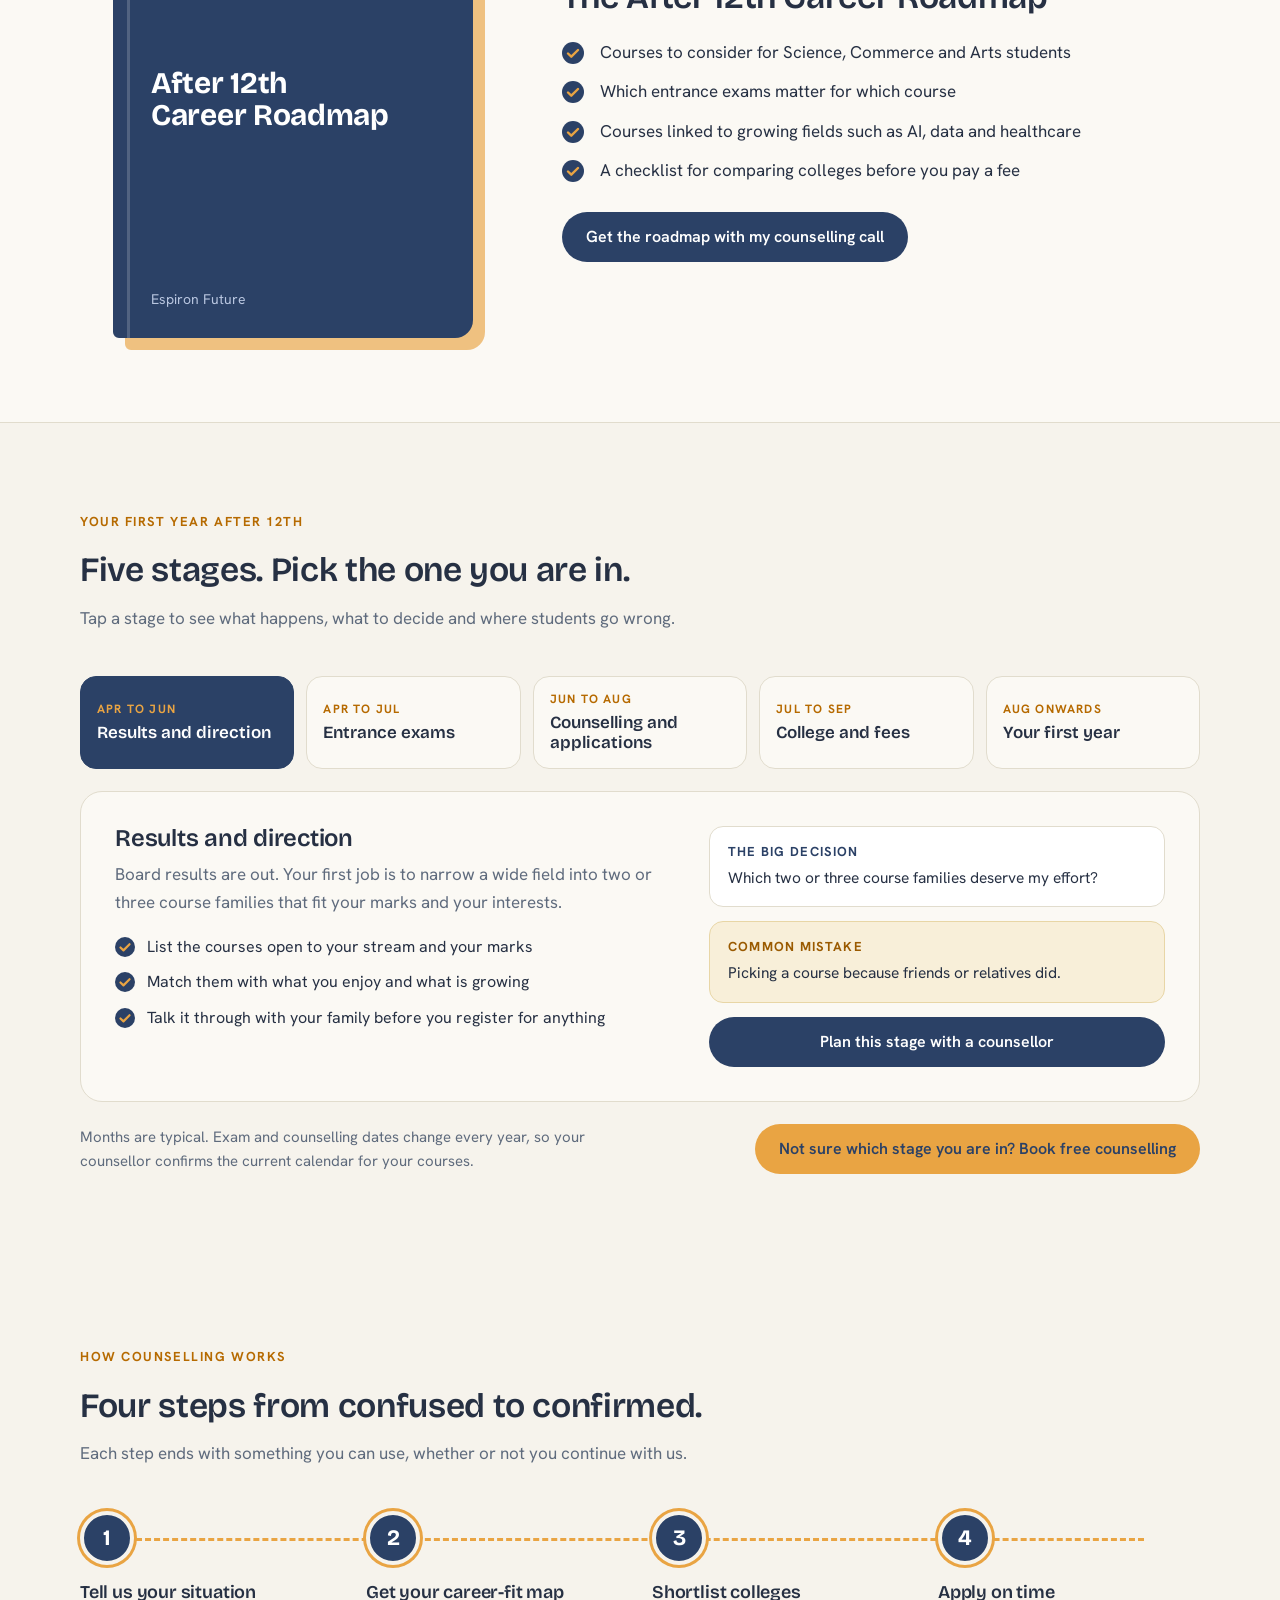
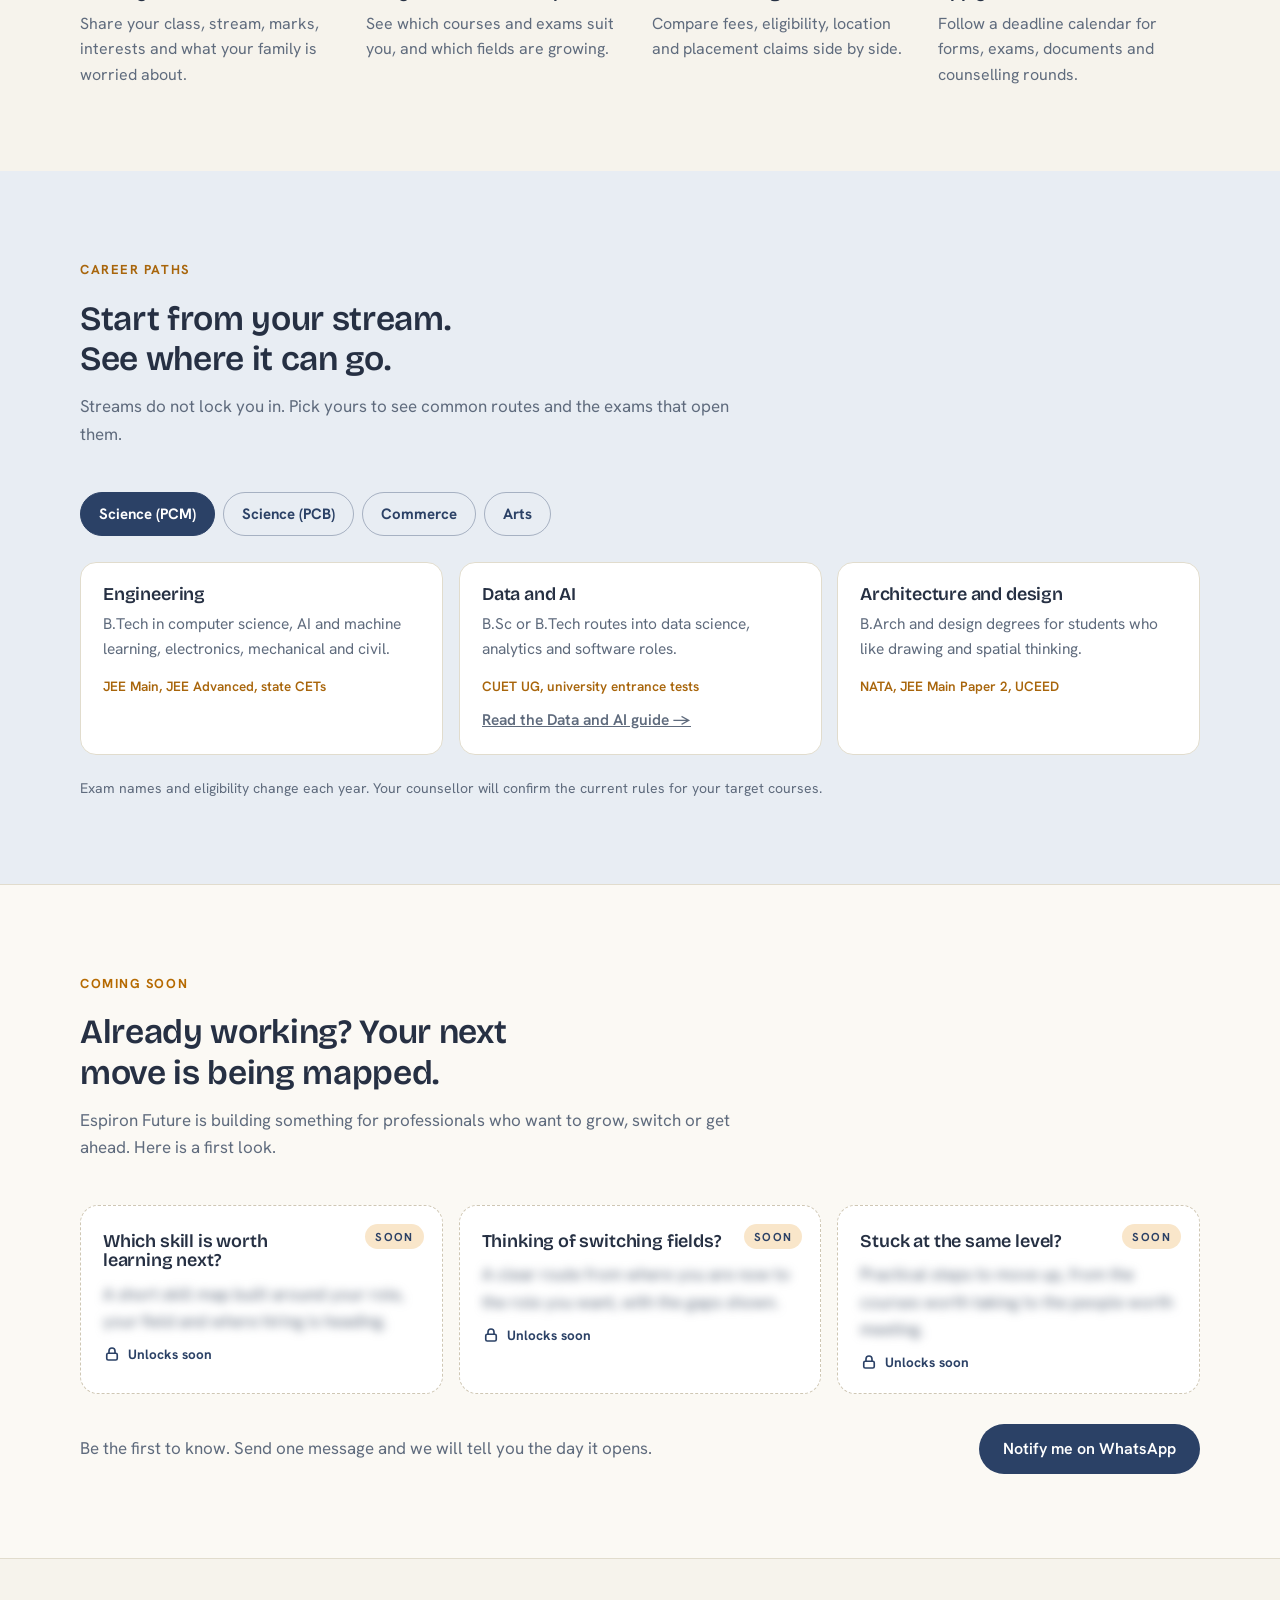
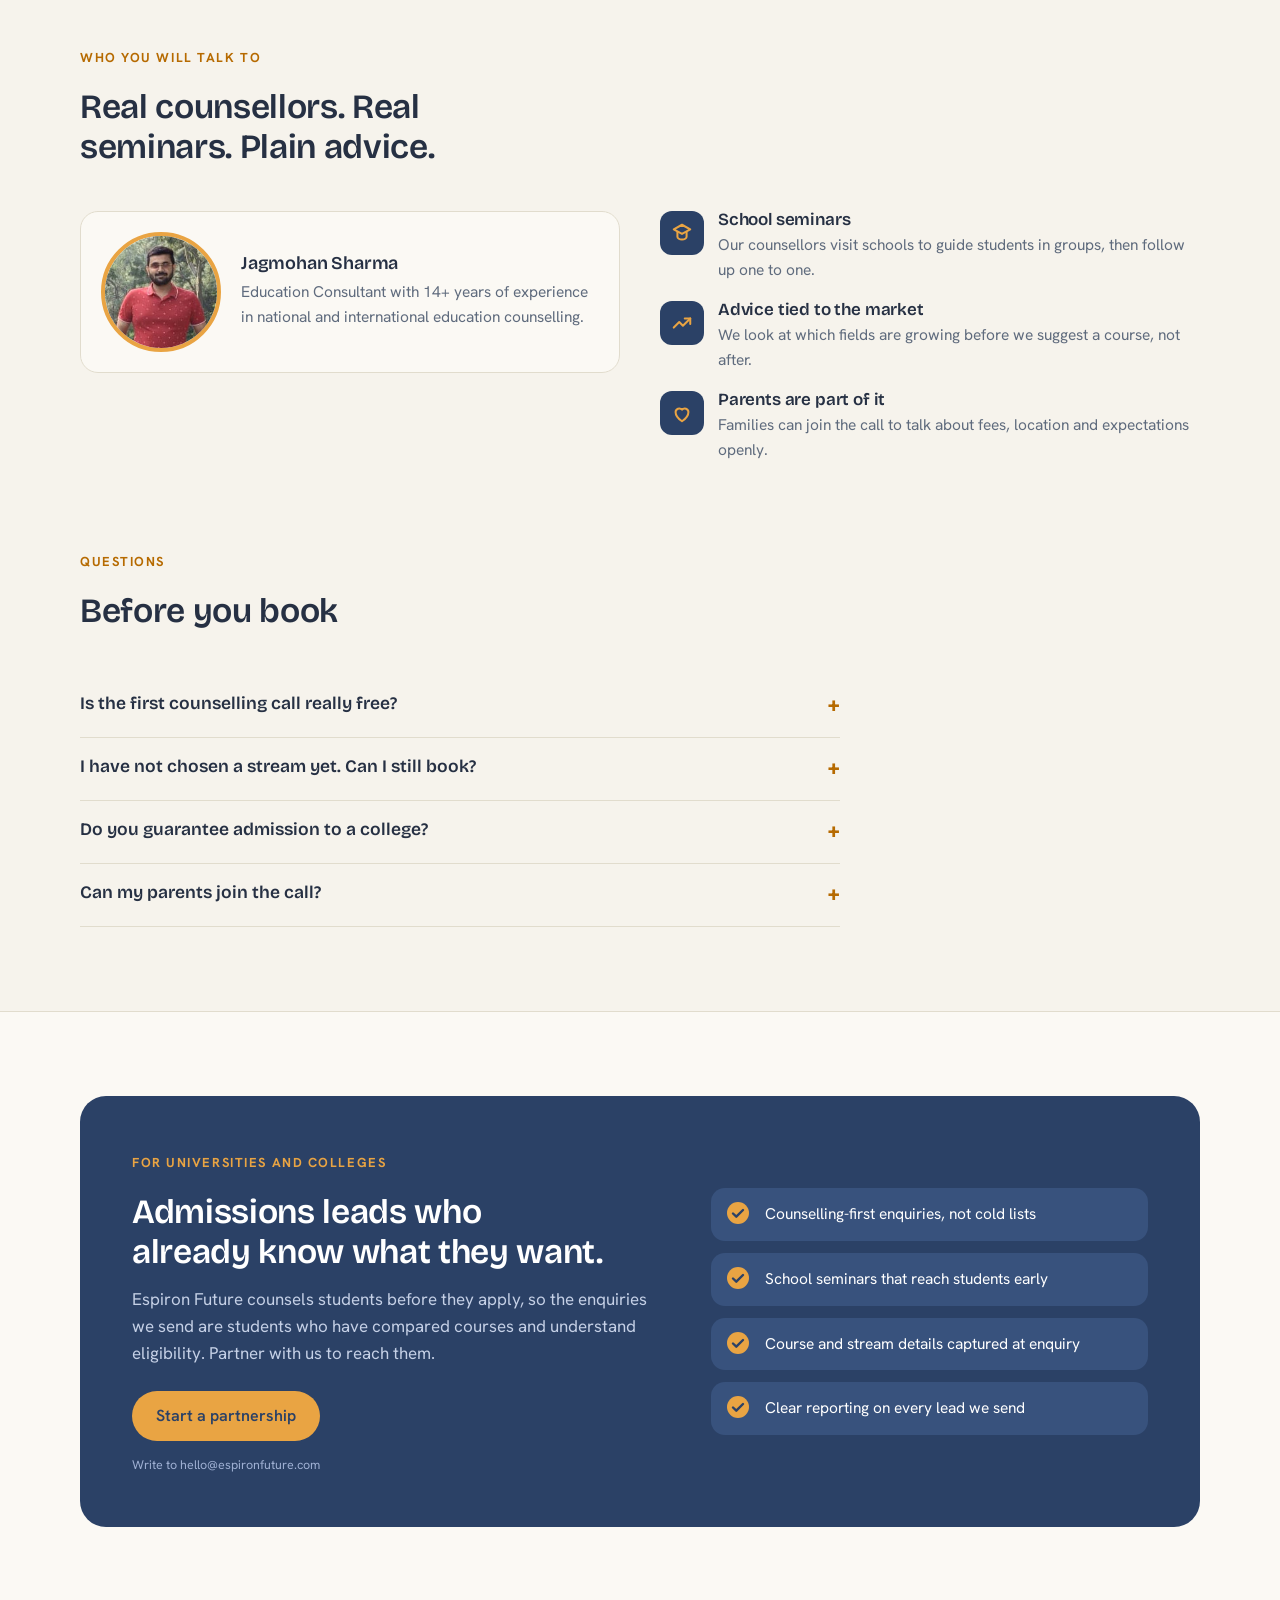
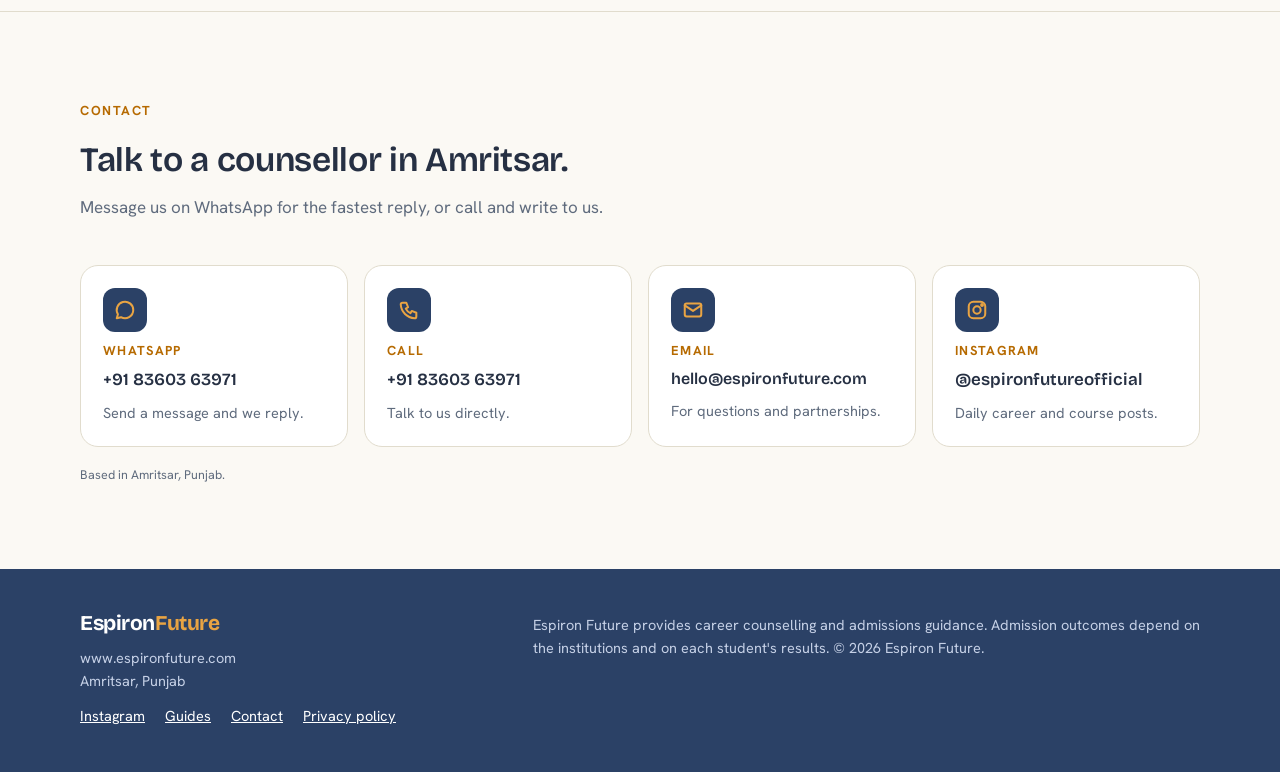
==== commit fd6db09c: "dw" ====
--- a/index.html
+++ b/index.html
@@ -382,6 +382,54 @@
 .step .pin { font-weight: 700; }
 .btn { font-weight: 600; }
 @media (max-width: 560px) { .pickbtn .pk-t { font-size: 20px; } .hero h1 { font-size: 29px; } }
+
+/* Featured strip */
+.feat { padding: 52px 0 8px; }
+.feat-head { display: flex; justify-content: space-between; align-items: end; gap: 12px; flex-wrap: wrap; margin-bottom: 18px; }
+.feat-head h2 { font-size: clamp(22px, 2.6vw, 28px); font-weight: 600; margin: 4px 0 0; }
+.feat-grid { display: grid; grid-auto-flow: column; grid-auto-columns: minmax(270px, 1fr); gap: 16px; overflow-x: auto; scroll-snap-type: x proximity; padding-bottom: 8px; }
+.feat-card { scroll-snap-align: start; background: #fff; border: 1px solid var(--line); border-radius: 18px; padding: 22px; display: grid; gap: 10px; align-content: start; }
+.feat-card h3 { font-size: 19px; font-weight: 600; margin: 0; }
+.feat-card p { margin: 0; color: var(--muted); font-size: 15.5px; }
+.feat-tag { width: max-content; font: 700 11.5px var(--body); letter-spacing: .1em; text-transform: uppercase; color: var(--navy); background: rgba(233,164,67,.24); border-radius: 999px; padding: 4px 10px; }
+.feat-tag.partner { background: #e8edf3; }
+.feat-meta { font-size: 13px; color: var(--muted); }
+.feat-link { font-weight: 600; color: var(--navy); text-decoration: none; border-bottom: 1.5px solid var(--saffron); width: max-content; }
+.feat-note { margin: 4px 0 0; font-size: 13.5px; color: var(--muted); }
+@media (min-width: 960px) { .feat-grid { grid-auto-flow: row; grid-template-columns: repeat(3, 1fr); grid-auto-columns: auto; overflow: visible; } }
+
+/* Running ticker */
+.tick { background: var(--paper); border-top: 1px solid var(--line); border-bottom: 1px solid var(--line); padding: 6px 0; }
+.tick[hidden] { display: none; }
+.tick-row { display: flex; align-items: center; gap: 14px; max-width: 1240px; margin: 0 auto; padding: 5px 22px; }
+.tick-label { flex: none; font: 700 11.5px var(--body); letter-spacing: .1em; text-transform: uppercase; color: var(--navy); background: rgba(233,164,67,.24); border-radius: 999px; padding: 5px 11px; white-space: nowrap; }
+.tick-view { flex: 1; overflow: hidden; -webkit-mask-image: linear-gradient(90deg, transparent, #000 5%, #000 95%, transparent); mask-image: linear-gradient(90deg, transparent, #000 5%, #000 95%, transparent); }
+.tick-track { display: flex; width: max-content; animation: tick-left 150s linear infinite; }
+.tick-row.rev .tick-track { animation-name: tick-right; animation-duration: 80s; }
+.tick:hover .tick-track, .tick:focus-within .tick-track { animation-play-state: paused; }
+.tick-item { flex: none; padding: 0 20px; font-size: 15px; color: var(--ink); white-space: nowrap; position: relative; }
+.tick-item::after { content: ""; position: absolute; right: -2px; top: 50%; width: 5px; height: 5px; margin-top: -2px; border-radius: 50%; background: var(--saffron); }
+a.tick-item { color: var(--navy); text-decoration: none; font-weight: 600; }
+.tick-c { font-weight: 700; text-transform: uppercase; letter-spacing: .06em; font-size: 13.5px; }
+.tick-view { transition: none; }
+a.tick-item:hover { text-decoration: underline; }
+@keyframes tick-left { from { transform: translateX(0); } to { transform: translateX(-50%); } }
+@keyframes tick-right { from { transform: translateX(-50%); } to { transform: translateX(0); } }
+@media (max-width: 640px) { .tick-row { gap: 8px; padding: 4px 12px; } .tick-label { font-size: 10.5px; padding: 4px 8px; } .tick-item { font-size: 14px; padding: 0 14px; } }
+@media (prefers-reduced-motion: reduce) { .tick-track, .tick-row.rev .tick-track { animation: none; } .tick-view { overflow-x: auto; } }
+
+/* Top universities by country */
+.uni { padding: 52px 0 8px; }
+.uni-tabs { display: flex; gap: 8px; flex-wrap: wrap; margin: 6px 0 16px; }
+.uni-tab { font: 600 15px var(--body); color: var(--navy); background: #fff; border: 1px solid var(--line); border-radius: 999px; padding: 8px 16px; cursor: pointer; }
+.uni-tab[aria-selected="true"] { background: var(--navy); color: #fff; border-color: var(--navy); }
+.uni-list { list-style: none; margin: 0; padding: 0; display: grid; gap: 10px; }
+.uni-list li { display: flex; align-items: center; gap: 14px; background: #fff; border: 1px solid var(--line); border-radius: 14px; padding: 12px 16px; }
+.uni-rank { flex: none; min-width: 58px; text-align: center; font: 600 14px var(--body); color: var(--navy); background: rgba(233,164,67,.24); border-radius: 999px; padding: 5px 10px; }
+.uni-name { font-weight: 600; line-height: 1.3; }
+.uni-city { display: block; font-size: 14px; color: var(--muted); font-weight: 400; }
+.uni-foot { margin: 14px 0 0; font-size: 13.5px; color: var(--muted); max-width: 52em; }
+.uni-foot a { color: var(--navy); font-weight: 600; }
 </style>
 </head>
 <body>
@@ -513,6 +561,11 @@
   </section>
 
 
+  <div class="tick" id="ticker" aria-label="Study destinations and institutions" hidden>
+    <div class="tick-row"><span class="tick-label" title="QS World University Rankings 2027, world rank">Abroad: top 5 each</span><div class="tick-view"><div class="tick-track" id="tick-a"></div></div></div>
+    <div class="tick-row rev"><span class="tick-label">In Punjab</span><div class="tick-view"><div class="tick-track" id="tick-p"></div></div></div>
+  </div>
+
   <section class="guides" id="guides" aria-labelledby="gd-h">
     <div class="wrap">
       <div class="sec-head reveal">
@@ -552,6 +605,29 @@
         </div>
         <p class="pk-note">We help you compare options and check facts. We do not promise visas or foreign admissions.</p>
       </div>
+    </div>
+  </section>
+
+  <section class="feat" id="featured" aria-labelledby="feat-h" hidden>
+    <div class="wrap">
+      <div class="feat-head">
+        <div>
+          <span class="eyebrow">Featured this week</span>
+          <h2 id="feat-h">New and worth a look</h2>
+        </div>
+      </div>
+      <div class="feat-grid" id="feat-grid"></div>
+      <p class="feat-note">Information only. Always confirm fees, dates and entry rules on the official university page. Items marked Partner are promoted by the university.</p>
+    </div>
+  </section>
+
+  <section class="uni" id="universities" aria-labelledby="uni-h" hidden>
+    <div class="wrap">
+      <span class="eyebrow">Study abroad</span>
+      <h2 id="uni-h" style="font-size:clamp(22px,2.6vw,28px);font-weight:600;margin:4px 0 0">Top 5 universities in each country</h2>
+      <div class="uni-tabs" role="tablist" aria-label="Choose a country" id="uni-tabs"></div>
+      <ol class="uni-list" id="uni-list"></ol>
+      <p class="uni-foot" id="uni-foot"></p>
     </div>
   </section>
 
@@ -919,6 +995,76 @@
   <button class="btn btn-navy close" type="button" id="pvClose">Close</button>
 </dialog>
 
+<script src="featured.js"></script>
+<script>
+(function(){
+  var sec=document.getElementById("featured"),grid=document.getElementById("feat-grid");
+  if(!sec||!grid||typeof FEATURED==="undefined")return;
+  var today=new Date().toISOString().slice(0,10),n=0;
+  function esc(t){var d=document.createElement("div");d.textContent=t==null?"":String(t);return d.innerHTML;}
+  FEATURED.forEach(function(f){
+    if(!f||!f.title||!f.url)return;
+    if(f.expires&&f.expires<today)return;
+    var ext=/^https?:/.test(f.url),lab=f.label||"Info";
+    var a=document.createElement("article");a.className="feat-card";
+    a.innerHTML='<span class="feat-tag'+(lab==="Partner"?' partner':'')+'">'+esc(lab)+'</span><h3>'+esc(f.title)+'</h3>'+(f.line?'<p>'+esc(f.line)+'</p>':'')+(f.checked?'<span class="feat-meta">Checked '+esc(f.checked)+'</span>':'')+'<a class="feat-link" href="'+esc(f.url)+'"'+(ext?' target="_blank" rel="noopener sponsored"':'')+'>'+esc(f.cta||"Learn more")+'</a>';
+    a.querySelector("a").addEventListener("click",function(){if(typeof gtag==="function")gtag("event","featured_click",{item:f.title,label:lab});});
+    grid.appendChild(a);n++;
+  });
+  if(n)sec.hidden=false;
+})();
+</script>
+<script src="unis.js"></script>
+<script src="ticker.js"></script>
+<script>
+(function(){
+  var box=document.getElementById("ticker");
+  if(!box||typeof TICKER_ABROAD==="undefined"||typeof TICKER_PUNJAB==="undefined")return;
+  function fill(id,list){
+    var tr=document.getElementById(id);if(!tr||!list||!list.length)return false;
+    for(var k=0;k<2;k++){
+      list.forEach(function(it){
+        if(!it||!it.t)return;
+        var el=document.createElement(it.u?"a":"span");el.className="tick-item"+(it.k==="c"?" tick-c":"");el.textContent=it.t;
+        if(it.u){el.href=it.u;}
+        if(k===1){el.setAttribute("aria-hidden","true");if(it.u)el.tabIndex=-1;}
+        tr.appendChild(el);
+      });
+    }
+    return true;
+  }
+  var abroad=[],seen={};
+  if(typeof UNIS!=="undefined"){UNIS.forEach(function(c){
+    seen[c.country]=1;abroad.push({t:c.country,u:c.guide,k:"c"});
+    c.list.forEach(function(x){abroad.push({t:(x.s||x.n)+" #"+x.r});});
+  });}
+  TICKER_ABROAD.forEach(function(x){if(!seen[x.t])abroad.push(x);});
+  var a=fill("tick-a",abroad),b=fill("tick-p",TICKER_PUNJAB);
+  if(a||b)box.hidden=false;
+})();
+</script>
+<script>
+(function(){
+  var sec=document.getElementById("universities");
+  if(!sec||typeof UNIS==="undefined"||!UNIS.length)return;
+  var tabs=document.getElementById("uni-tabs"),list=document.getElementById("uni-list"),foot=document.getElementById("uni-foot");
+  function esc(t){var d=document.createElement("div");d.textContent=t==null?"":String(t);return d.innerHTML;}
+  function show(i){
+    var u=UNIS[i];
+    Array.prototype.forEach.call(tabs.children,function(b,k){b.setAttribute("aria-selected",k===i?"true":"false");});
+    list.innerHTML=u.list.map(function(x){return '<li><span class="uni-rank" title="World rank">#'+esc(x.r)+'</span><span class="uni-name">'+esc(x.n)+'<span class="uni-city">'+esc(x.c)+'</span></span></li>';}).join("");
+    foot.innerHTML='Rank shows each university\'s position in the world list: '+esc(typeof UNIS_SOURCE==="string"?UNIS_SOURCE:"")+'. A high rank does not mean a university suits your course, budget or profile, and it does not guarantee admission. Check fees, entry rules and dates on the official university page. <a href="'+esc(u.guide)+'">Read the '+esc(u.country)+' guide</a>.';
+    if(typeof gtag==="function"&&show.ready)gtag("event","uni_country_view",{country:u.country});
+    show.ready=true;
+  }
+  UNIS.forEach(function(u,i){
+    var b=document.createElement("button");b.type="button";b.className="uni-tab";b.setAttribute("role","tab");b.textContent=u.country;
+    b.addEventListener("click",function(){show(i);});
+    tabs.appendChild(b);
+  });
+  show(0);sec.hidden=false;
+})();
+</script>
 <script>
 /* Set these two before going live. */
 var CONFIG = {
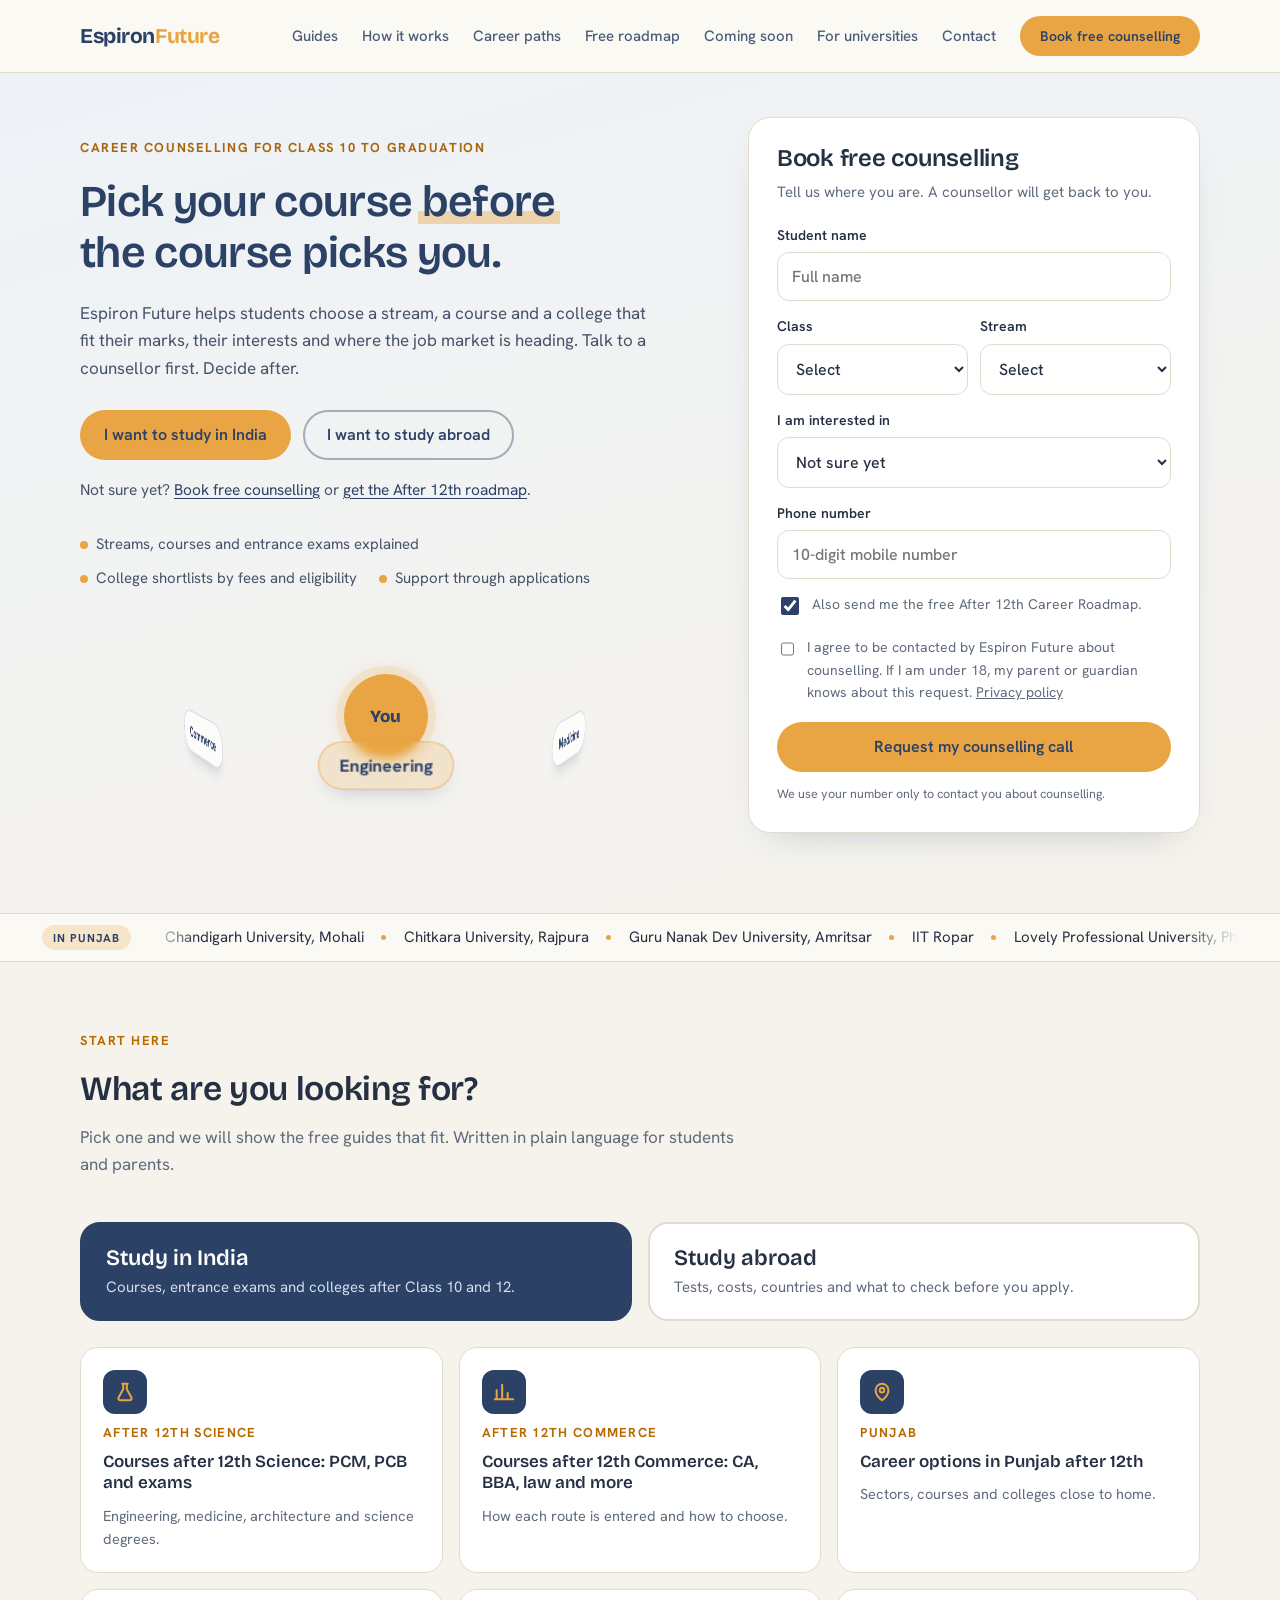
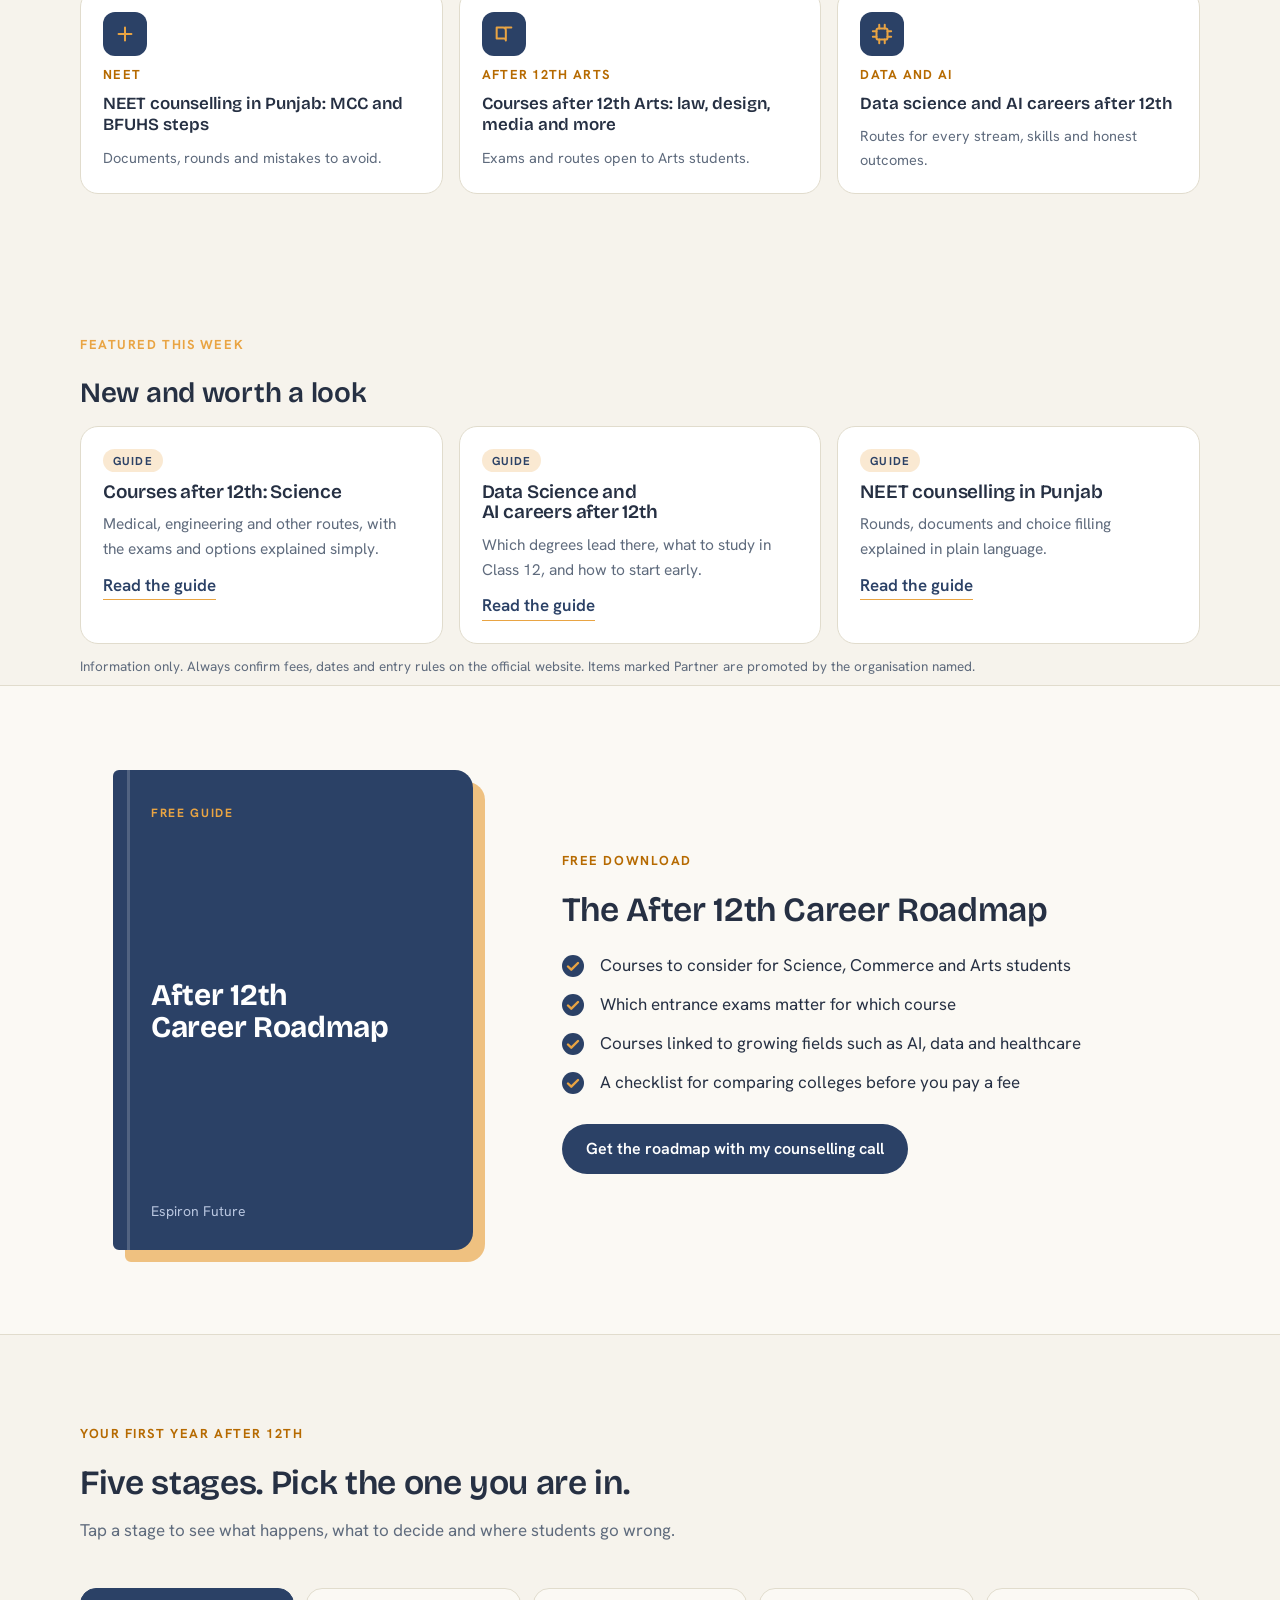
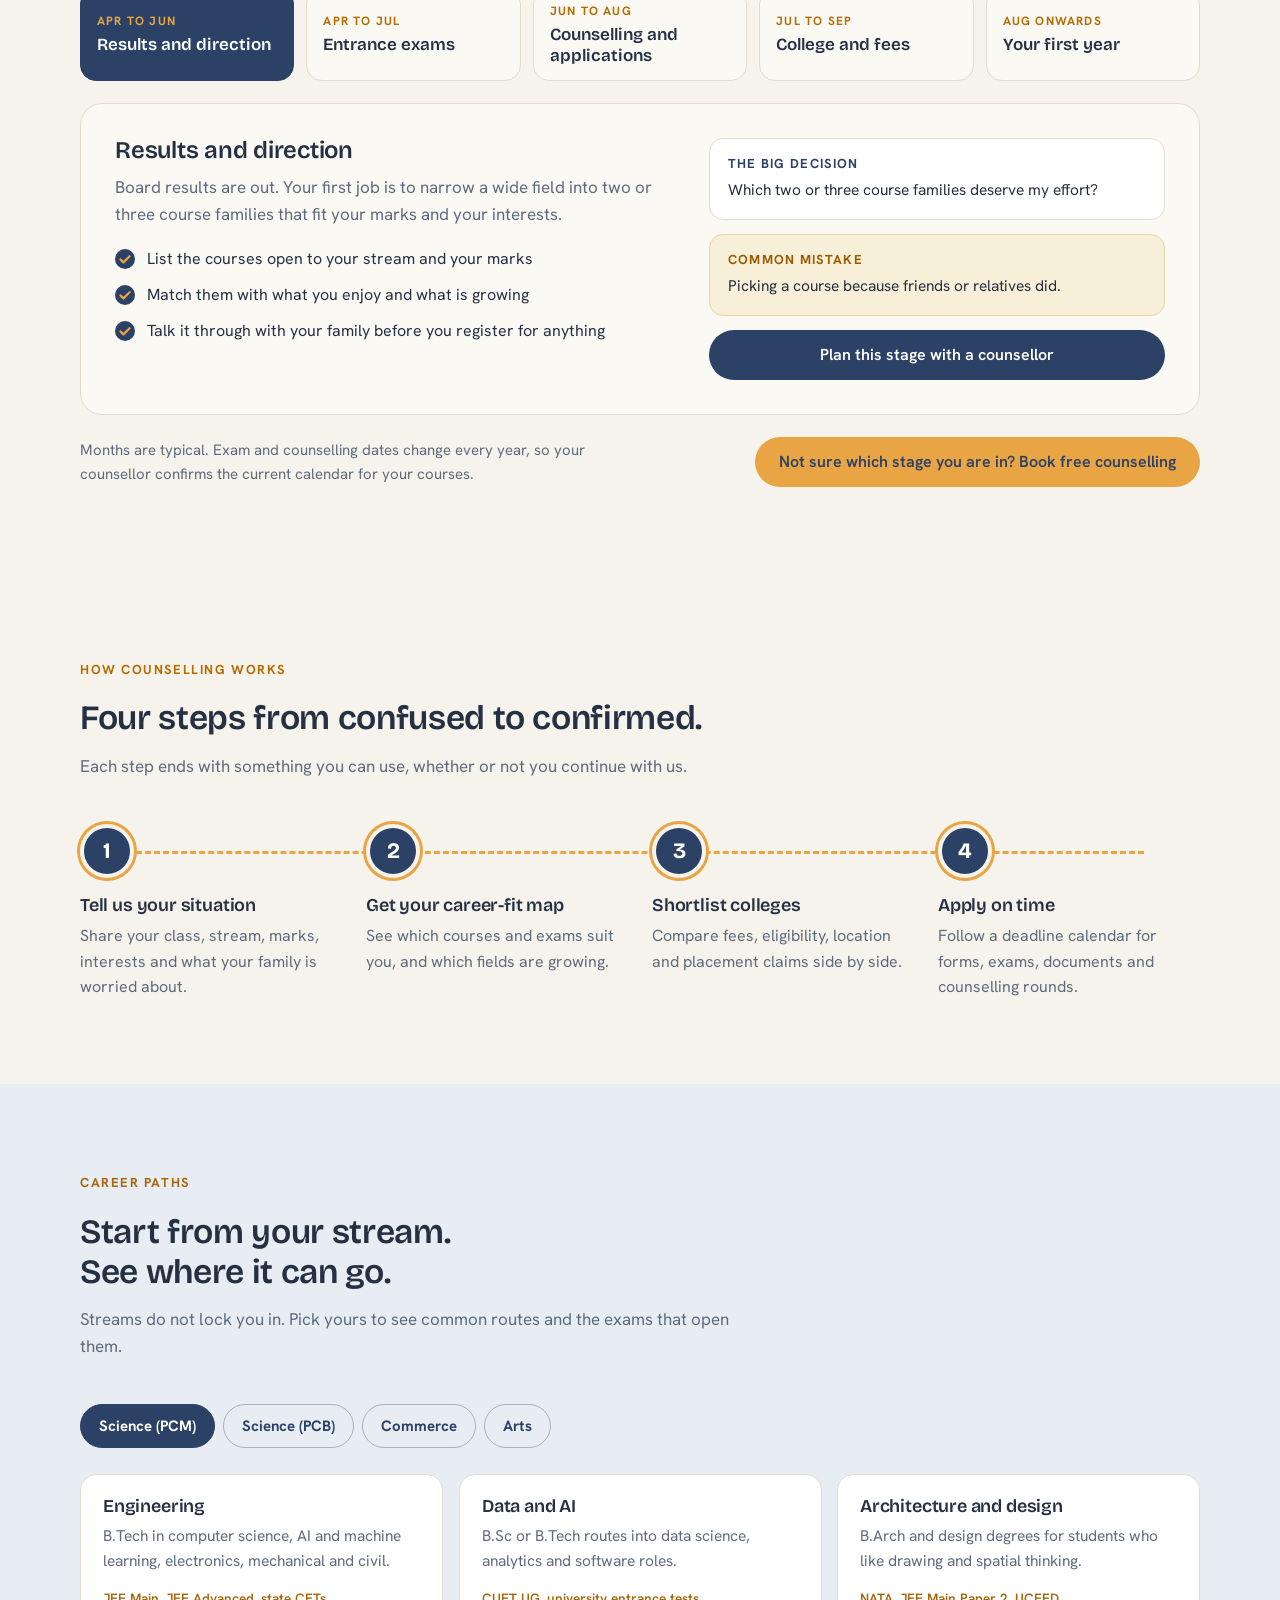
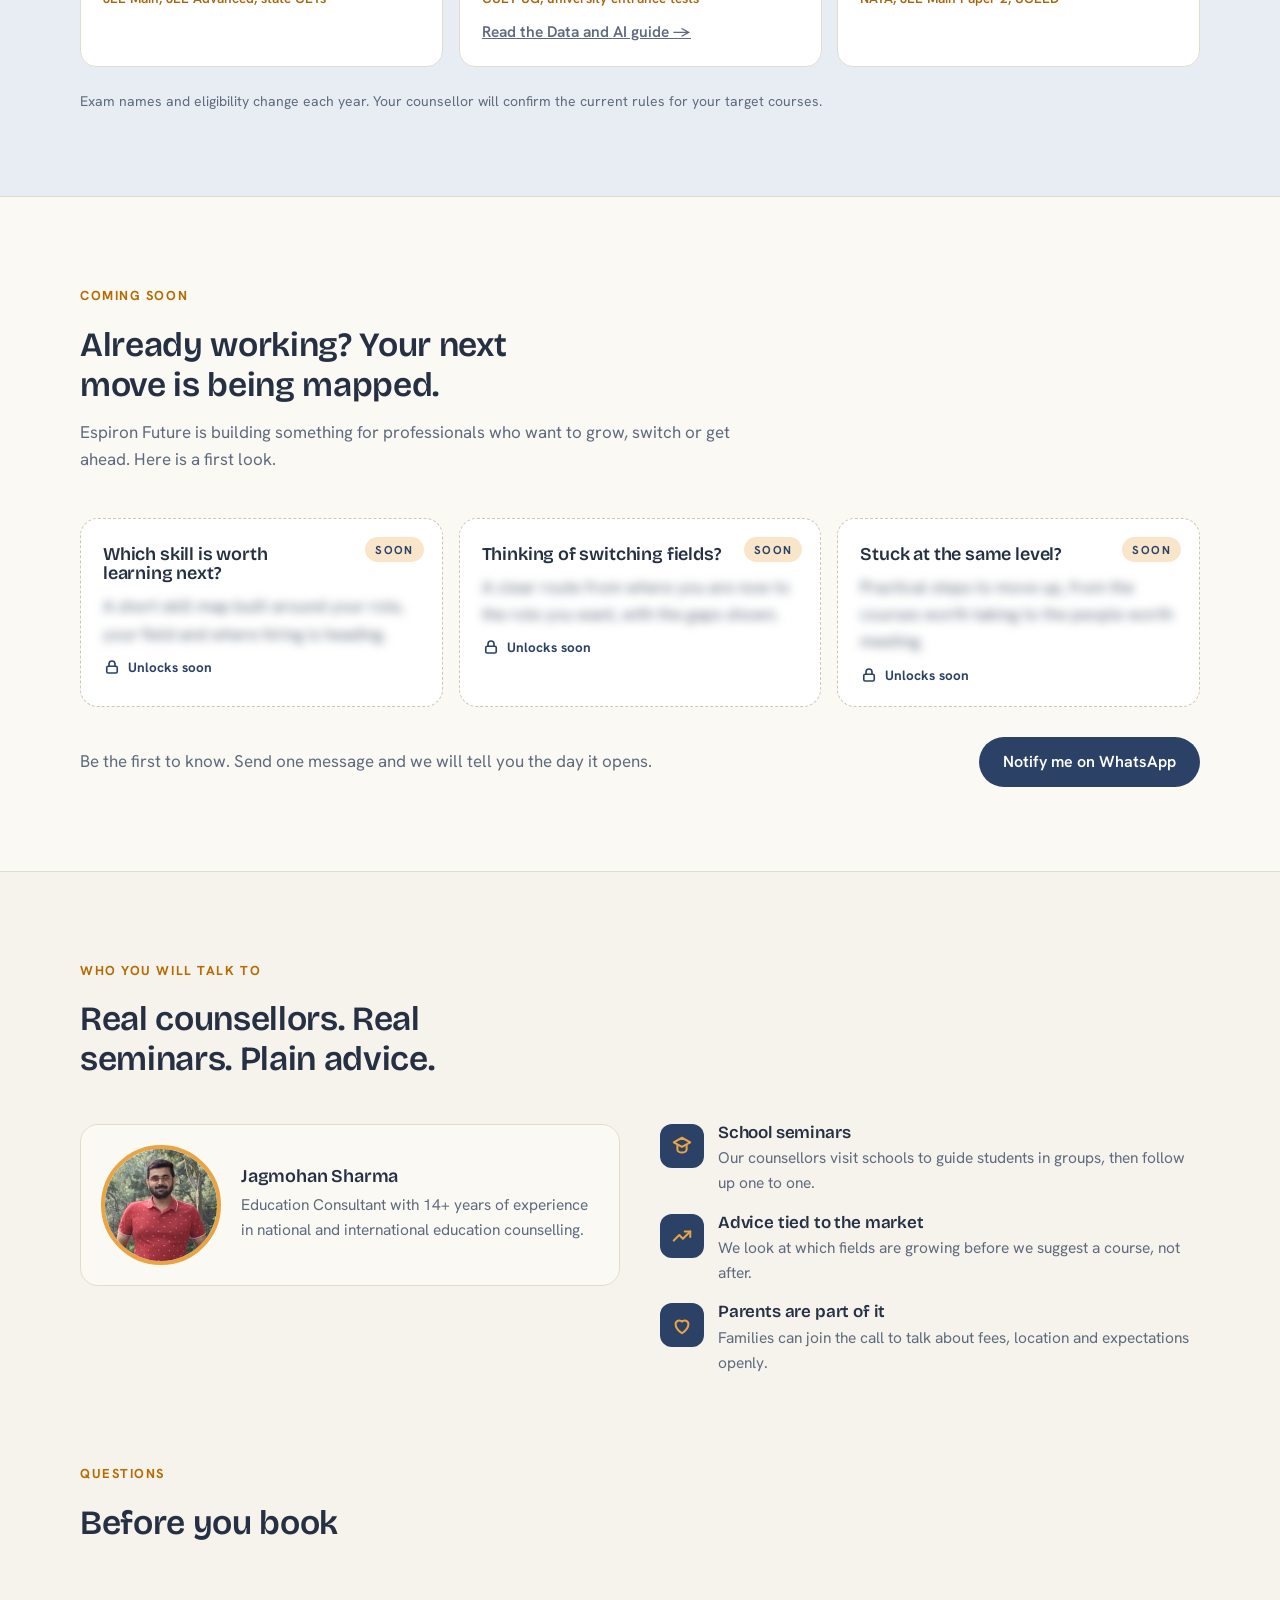
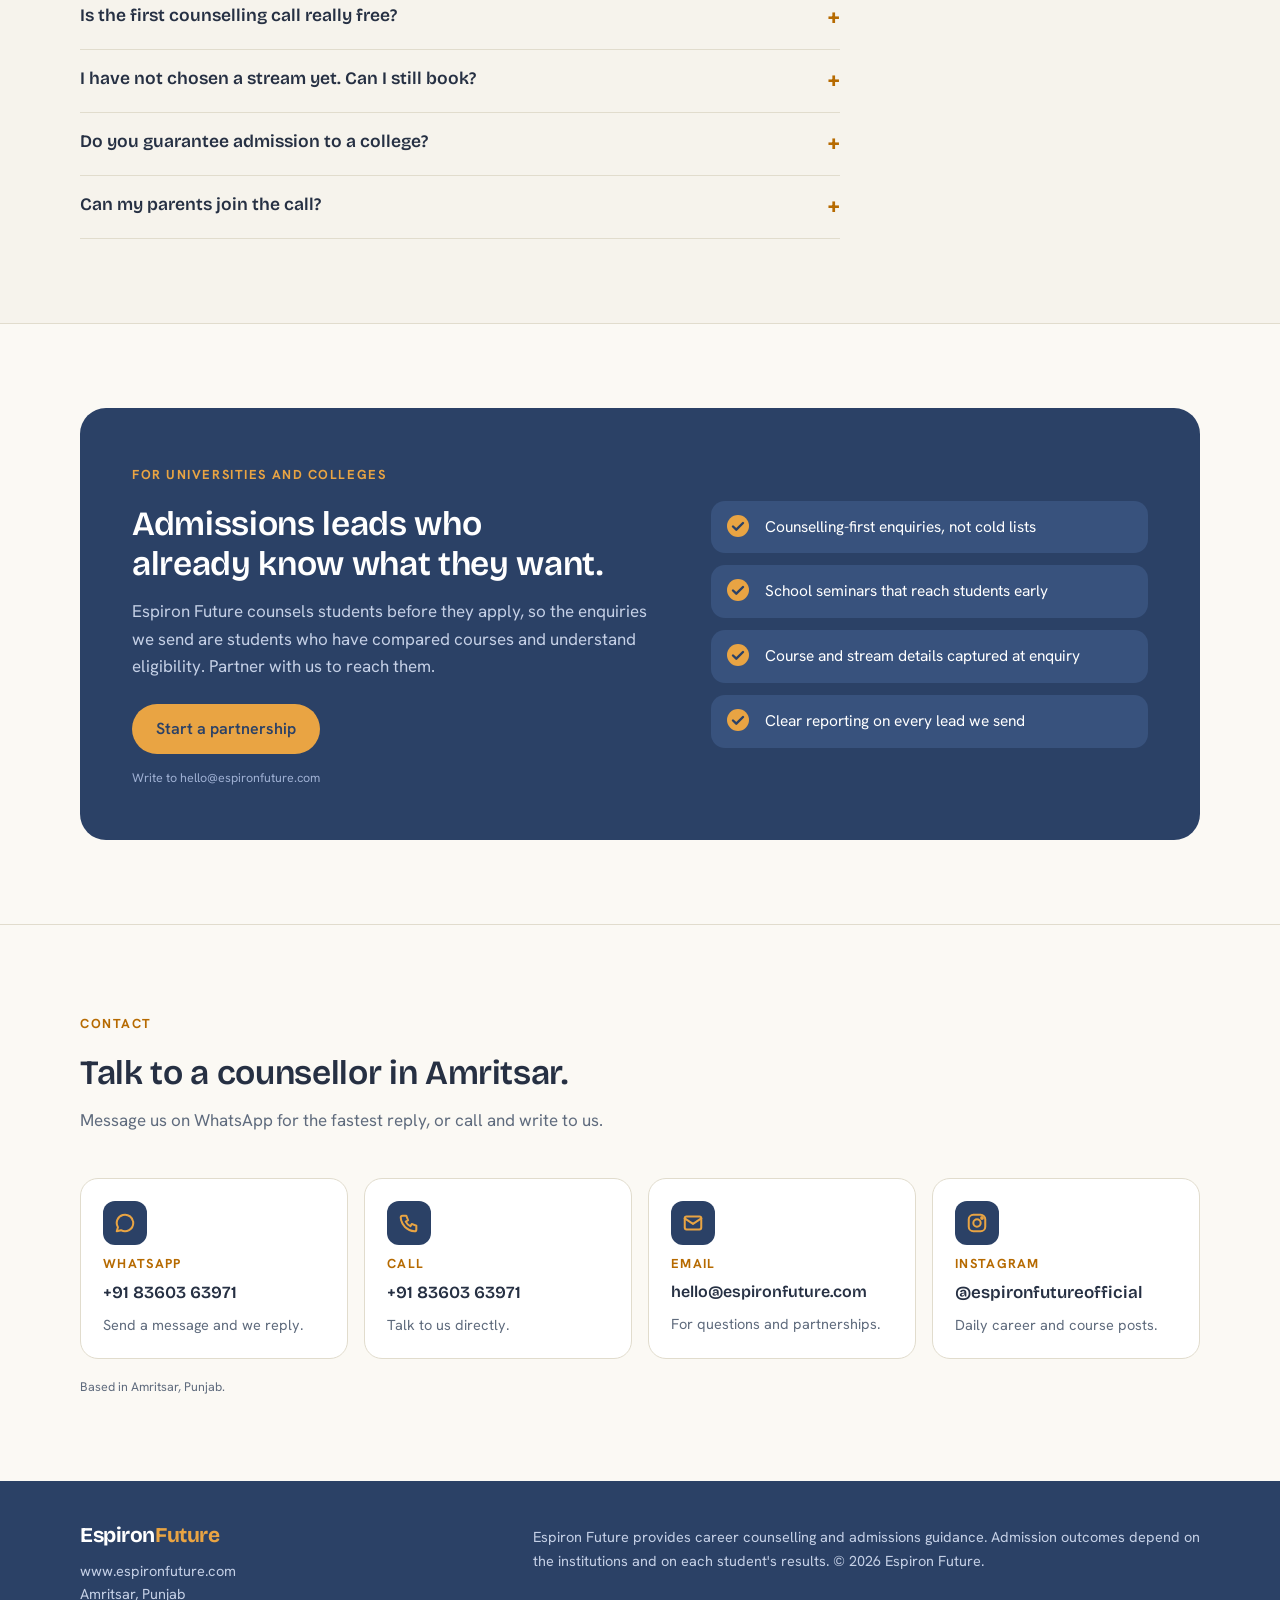
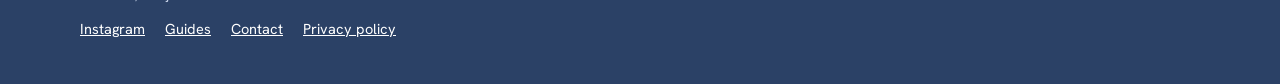
==== commit 3c8c3451: "s" ====
--- a/index.html
+++ b/index.html
@@ -418,18 +418,6 @@
 @media (max-width: 640px) { .tick-row { gap: 8px; padding: 4px 12px; } .tick-label { font-size: 10.5px; padding: 4px 8px; } .tick-item { font-size: 14px; padding: 0 14px; } }
 @media (prefers-reduced-motion: reduce) { .tick-track, .tick-row.rev .tick-track { animation: none; } .tick-view { overflow-x: auto; } }
 
-/* Top universities by country */
-.uni { padding: 52px 0 8px; }
-.uni-tabs { display: flex; gap: 8px; flex-wrap: wrap; margin: 6px 0 16px; }
-.uni-tab { font: 600 15px var(--body); color: var(--navy); background: #fff; border: 1px solid var(--line); border-radius: 999px; padding: 8px 16px; cursor: pointer; }
-.uni-tab[aria-selected="true"] { background: var(--navy); color: #fff; border-color: var(--navy); }
-.uni-list { list-style: none; margin: 0; padding: 0; display: grid; gap: 10px; }
-.uni-list li { display: flex; align-items: center; gap: 14px; background: #fff; border: 1px solid var(--line); border-radius: 14px; padding: 12px 16px; }
-.uni-rank { flex: none; min-width: 58px; text-align: center; font: 600 14px var(--body); color: var(--navy); background: rgba(233,164,67,.24); border-radius: 999px; padding: 5px 10px; }
-.uni-name { font-weight: 600; line-height: 1.3; }
-.uni-city { display: block; font-size: 14px; color: var(--muted); font-weight: 400; }
-.uni-foot { margin: 14px 0 0; font-size: 13.5px; color: var(--muted); max-width: 52em; }
-.uni-foot a { color: var(--navy); font-weight: 600; }
 </style>
 </head>
 <body>
@@ -561,8 +549,7 @@
   </section>
 
 
-  <div class="tick" id="ticker" aria-label="Study destinations and institutions" hidden>
-    <div class="tick-row"><span class="tick-label" title="QS World University Rankings 2027, world rank">Abroad: top 5 each</span><div class="tick-view"><div class="tick-track" id="tick-a"></div></div></div>
+  <div class="tick" id="ticker" aria-label="Institutions in Punjab and Chandigarh" hidden>
     <div class="tick-row rev"><span class="tick-label">In Punjab</span><div class="tick-view"><div class="tick-track" id="tick-p"></div></div></div>
   </div>
 
@@ -595,15 +582,10 @@
       </div>
       <div class="pickpanel" role="tabpanel" id="pp-abroad" aria-labelledby="pk-abroad" hidden>
         <div class="ggrid">
-        <a class="ccard" href="study-abroad-after-12th/"><span class="ico"><svg width="22" height="22" viewBox="0 0 24 24" fill="none" stroke="#e9a443" stroke-width="2.2" stroke-linecap="round" stroke-linejoin="round" aria-hidden="true"><circle cx="12" cy="12" r="9"/><path d="M3 12h18M12 3a14 14 0 010 18M12 3a14 14 0 000 18"/></svg></span><span class="lbl">Abroad</span><span class="val">Study abroad after 12th: tests, costs, visa rules</span><span class="hint">A careful guide for students and parents.</span></a>
-          <a class="ccard" href="study-in-germany-after-12th/"><span class="ico"><svg width="22" height="22" viewBox="0 0 24 24" fill="none" stroke="#e9a443" stroke-width="2.2" stroke-linecap="round" stroke-linejoin="round" aria-hidden="true"><path d="M12 21s-7-5.2-7-11a7 7 0 0114 0c0 5.8-7 11-7 11z"/><circle cx="12" cy="10" r="2.5"/></svg></span><span class="lbl">Germany</span><span class="val">Study in Germany after 12th: Studienkolleg, APS and costs</span><span class="hint">Low tuition, but most students need a foundation year first.</span></a>
-          <a class="ccard" href="study-in-uk-after-12th/"><span class="ico"><svg width="22" height="22" viewBox="0 0 24 24" fill="none" stroke="#e9a443" stroke-width="2.2" stroke-linecap="round" stroke-linejoin="round" aria-hidden="true"><path d="M12 21s-7-5.2-7-11a7 7 0 0114 0c0 5.8-7 11-7 11z"/><circle cx="12" cy="10" r="2.5"/></svg></span><span class="lbl">United Kingdom</span><span class="val">Study in the UK after 12th: UCAS, costs and visa rules</span><span class="hint">Main UCAS deadline for 2027 entry is 13 January 2027.</span></a>
-          <a class="ccard" href="study-in-canada-after-12th/"><span class="ico"><svg width="22" height="22" viewBox="0 0 24 24" fill="none" stroke="#e9a443" stroke-width="2.2" stroke-linecap="round" stroke-linejoin="round" aria-hidden="true"><path d="M12 21s-7-5.2-7-11a7 7 0 0114 0c0 5.8-7 11-7 11z"/><circle cx="12" cy="10" r="2.5"/></svg></span><span class="lbl">Canada</span><span class="val">Study in Canada after 12th: study permit, costs and PGWP</span><span class="hint">A permit cap and PAL or TAL letters now apply.</span></a>
-          <a class="ccard" href="study-in-australia-after-12th/"><span class="ico"><svg width="22" height="22" viewBox="0 0 24 24" fill="none" stroke="#e9a443" stroke-width="2.2" stroke-linecap="round" stroke-linejoin="round" aria-hidden="true"><path d="M12 21s-7-5.2-7-11a7 7 0 0114 0c0 5.8-7 11-7 11z"/><circle cx="12" cy="10" r="2.5"/></svg></span><span class="lbl">Australia</span><span class="val">Study in Australia after 12th: routes, costs and visa rules</span><span class="hint">Direct, diploma and foundation routes explained.</span></a>
-          <a class="ccard" href="study-in-usa-after-12th/"><span class="ico"><svg width="22" height="22" viewBox="0 0 24 24" fill="none" stroke="#e9a443" stroke-width="2.2" stroke-linecap="round" stroke-linejoin="round" aria-hidden="true"><path d="M12 21s-7-5.2-7-11a7 7 0 0114 0c0 5.8-7 11-7 11z"/><circle cx="12" cy="10" r="2.5"/></svg></span><span class="lbl">USA</span><span class="val">Study in the USA after 12th: admission, costs and visa rules</span><span class="hint">SAT policies, total cost and the 2026 stay rule.</span></a>
-          <a class="ccard" href="#book" data-interest="Study abroad"><span class="ico"><svg width="22" height="22" viewBox="0 0 24 24" fill="none" stroke="#e9a443" stroke-width="2.2" stroke-linecap="round" stroke-linejoin="round" aria-hidden="true"><path d="M21 12a9 9 0 01-13.4 7.8L3 21l1.3-4.4A9 9 0 1121 12z"/></svg></span><span class="lbl">Counselling</span><span class="val">Talk to a counsellor about your plan</span><span class="hint">Share your class, budget and goal. We reply on WhatsApp.</span></a>
-        </div>
-        <p class="pk-note">We help you compare options and check facts. We do not promise visas or foreign admissions.</p>
+        <a class="ccard" href="study-abroad-after-12th/"><span class="ico"><svg width="22" height="22" viewBox="0 0 24 24" fill="none" stroke="#e9a443" stroke-width="2.2" stroke-linecap="round" stroke-linejoin="round" aria-hidden="true"><circle cx="12" cy="12" r="9"/><path d="M3 12h18M12 3a14 14 0 010 18M12 3a14 14 0 000 18"/></svg></span><span class="lbl">Abroad</span><span class="val">Studying abroad after 12th: basic information</span><span class="hint">Questions to ask first, common tests, costs and scams to avoid.</span></a>
+          <a class="ccard" href="#book" data-interest="Study abroad"><span class="ico"><svg width="22" height="22" viewBox="0 0 24 24" fill="none" stroke="#e9a443" stroke-width="2.2" stroke-linecap="round" stroke-linejoin="round" aria-hidden="true"><path d="M21 12a9 9 0 01-13.4 7.8L3 21l1.3-4.4A9 9 0 1121 12z"/></svg></span><span class="lbl">Counselling</span><span class="val">Book a session to discuss your options</span><span class="hint">Details on courses, costs and options are covered one to one. We reply on WhatsApp.</span></a>
+        </div>
+        <p class="pk-note">This page gives basic information only. We do not arrange visas, admissions or travel, and we do not promise any result.</p>
       </div>
     </div>
   </section>
@@ -617,17 +599,7 @@
         </div>
       </div>
       <div class="feat-grid" id="feat-grid"></div>
-      <p class="feat-note">Information only. Always confirm fees, dates and entry rules on the official university page. Items marked Partner are promoted by the university.</p>
-    </div>
-  </section>
-
-  <section class="uni" id="universities" aria-labelledby="uni-h" hidden>
-    <div class="wrap">
-      <span class="eyebrow">Study abroad</span>
-      <h2 id="uni-h" style="font-size:clamp(22px,2.6vw,28px);font-weight:600;margin:4px 0 0">Top 5 universities in each country</h2>
-      <div class="uni-tabs" role="tablist" aria-label="Choose a country" id="uni-tabs"></div>
-      <ol class="uni-list" id="uni-list"></ol>
-      <p class="uni-foot" id="uni-foot"></p>
+      <p class="feat-note">Information only. Always confirm fees, dates and entry rules on the official website. Items marked Partner are promoted by the organisation named.</p>
     </div>
   </section>
 
@@ -1014,12 +986,11 @@
   if(n)sec.hidden=false;
 })();
 </script>
-<script src="unis.js"></script>
 <script src="ticker.js"></script>
 <script>
 (function(){
   var box=document.getElementById("ticker");
-  if(!box||typeof TICKER_ABROAD==="undefined"||typeof TICKER_PUNJAB==="undefined")return;
+  if(!box||typeof TICKER_PUNJAB==="undefined")return;
   function fill(id,list){
     var tr=document.getElementById(id);if(!tr||!list||!list.length)return false;
     for(var k=0;k<2;k++){
@@ -1033,36 +1004,7 @@
     }
     return true;
   }
-  var abroad=[],seen={};
-  if(typeof UNIS!=="undefined"){UNIS.forEach(function(c){
-    seen[c.country]=1;abroad.push({t:c.country,u:c.guide,k:"c"});
-    c.list.forEach(function(x){abroad.push({t:(x.s||x.n)+" #"+x.r});});
-  });}
-  TICKER_ABROAD.forEach(function(x){if(!seen[x.t])abroad.push(x);});
-  var a=fill("tick-a",abroad),b=fill("tick-p",TICKER_PUNJAB);
-  if(a||b)box.hidden=false;
-})();
-</script>
-<script>
-(function(){
-  var sec=document.getElementById("universities");
-  if(!sec||typeof UNIS==="undefined"||!UNIS.length)return;
-  var tabs=document.getElementById("uni-tabs"),list=document.getElementById("uni-list"),foot=document.getElementById("uni-foot");
-  function esc(t){var d=document.createElement("div");d.textContent=t==null?"":String(t);return d.innerHTML;}
-  function show(i){
-    var u=UNIS[i];
-    Array.prototype.forEach.call(tabs.children,function(b,k){b.setAttribute("aria-selected",k===i?"true":"false");});
-    list.innerHTML=u.list.map(function(x){return '<li><span class="uni-rank" title="World rank">#'+esc(x.r)+'</span><span class="uni-name">'+esc(x.n)+'<span class="uni-city">'+esc(x.c)+'</span></span></li>';}).join("");
-    foot.innerHTML='Rank shows each university\'s position in the world list: '+esc(typeof UNIS_SOURCE==="string"?UNIS_SOURCE:"")+'. A high rank does not mean a university suits your course, budget or profile, and it does not guarantee admission. Check fees, entry rules and dates on the official university page. <a href="'+esc(u.guide)+'">Read the '+esc(u.country)+' guide</a>.';
-    if(typeof gtag==="function"&&show.ready)gtag("event","uni_country_view",{country:u.country});
-    show.ready=true;
-  }
-  UNIS.forEach(function(u,i){
-    var b=document.createElement("button");b.type="button";b.className="uni-tab";b.setAttribute("role","tab");b.textContent=u.country;
-    b.addEventListener("click",function(){show(i);});
-    tabs.appendChild(b);
-  });
-  show(0);sec.hidden=false;
+  if(fill("tick-p",TICKER_PUNJAB))box.hidden=false;
 })();
 </script>
 <script>
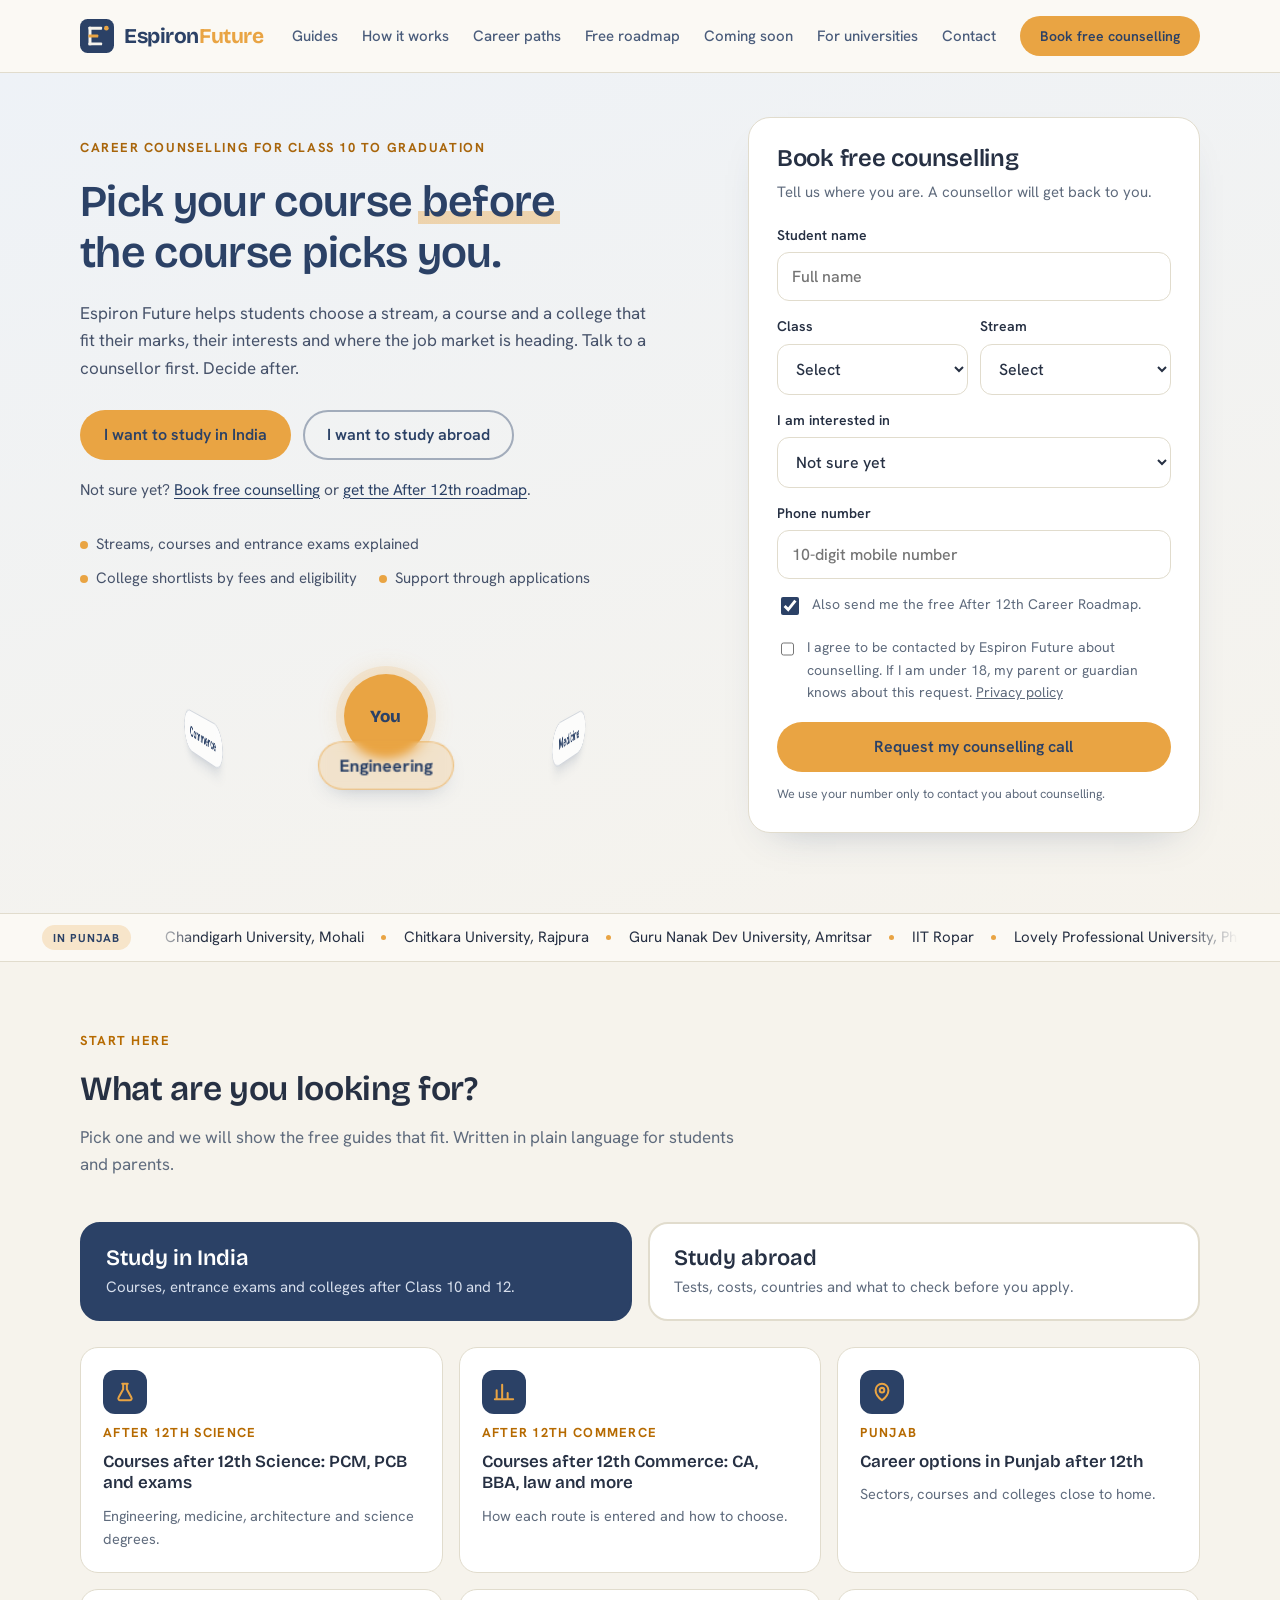
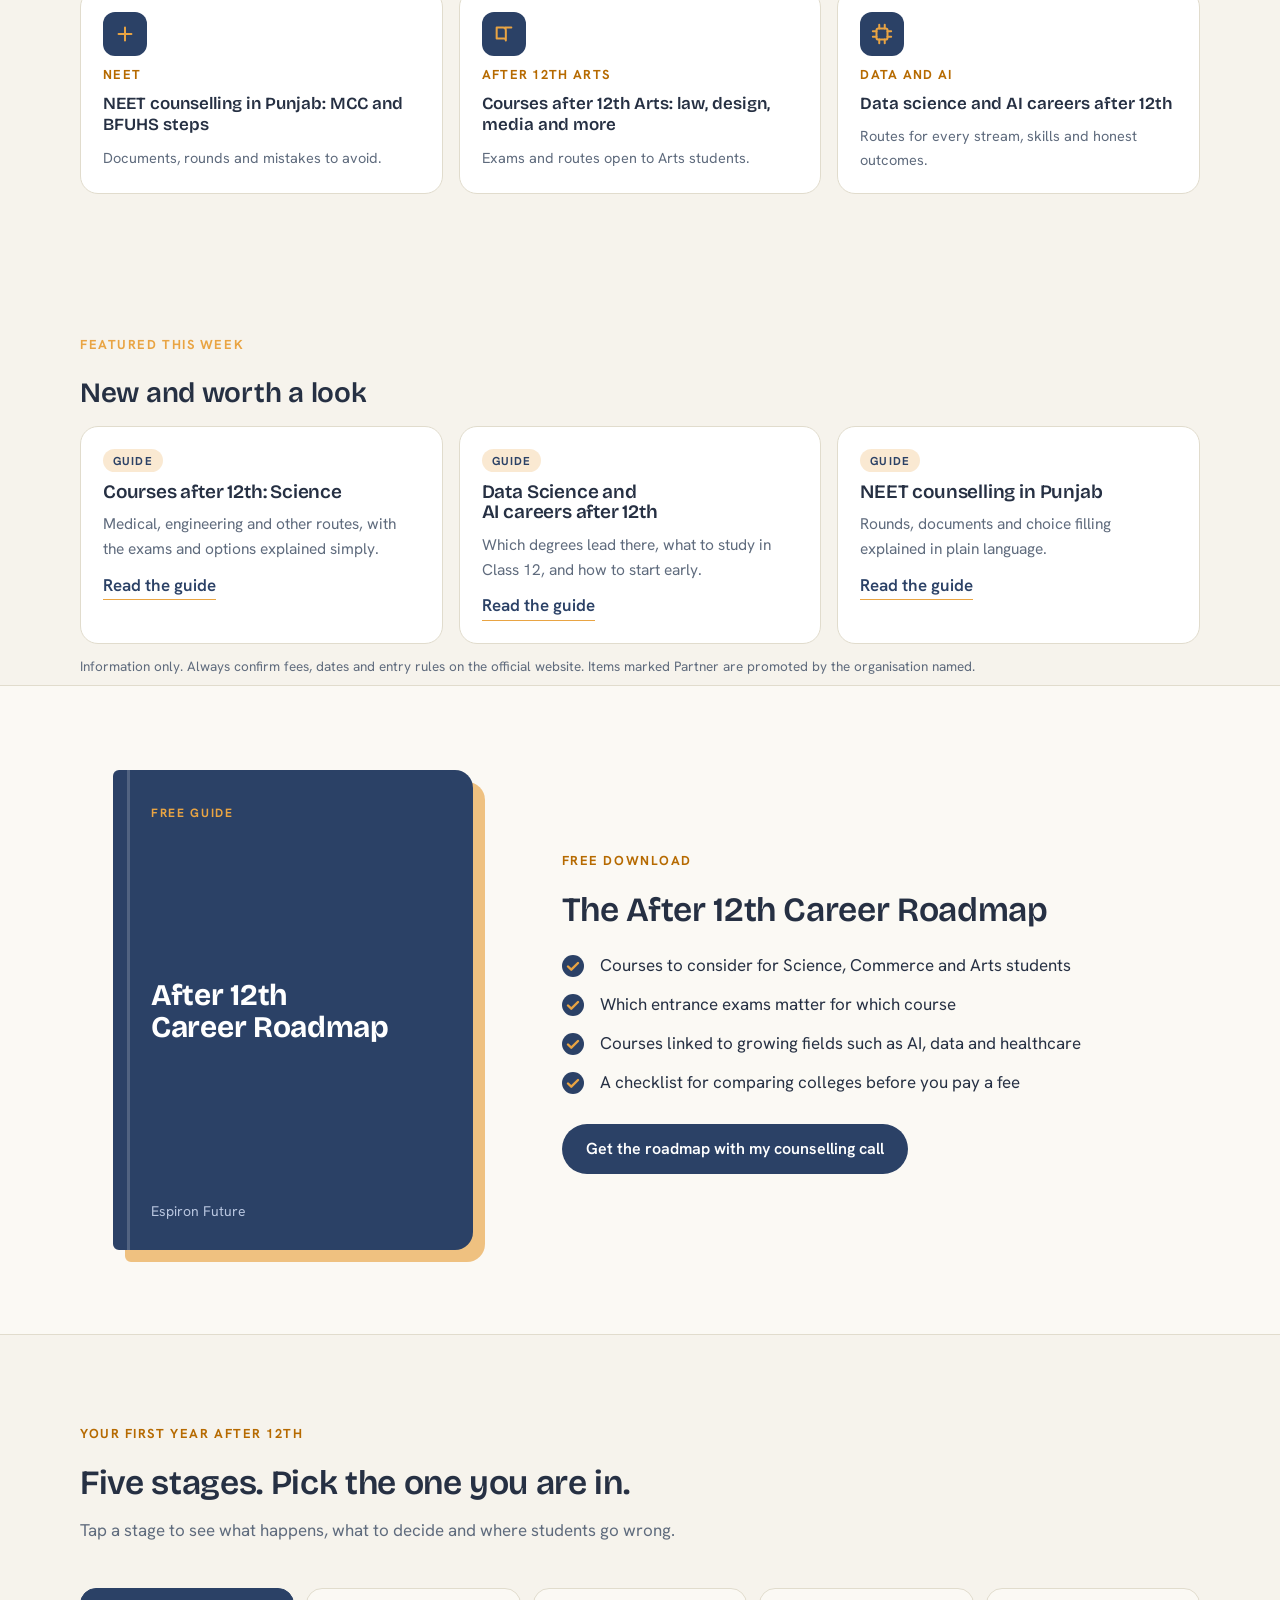
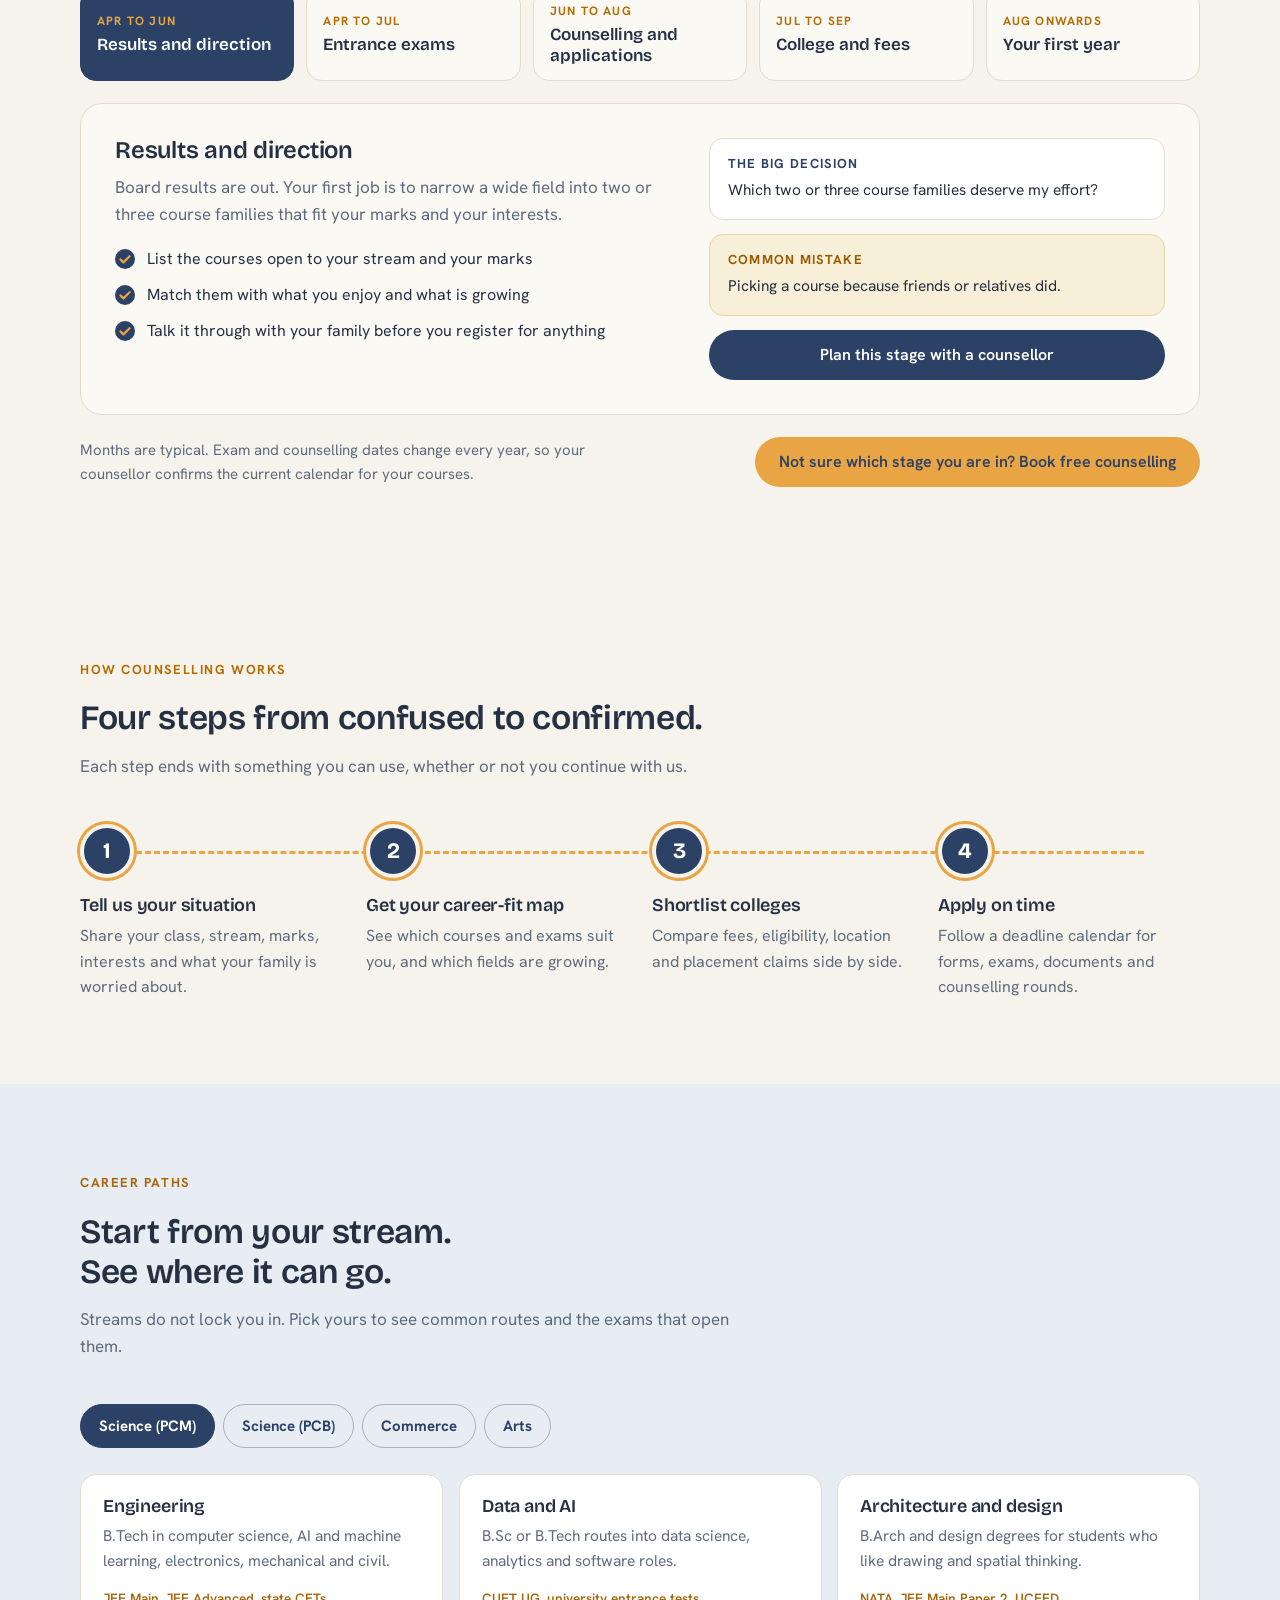
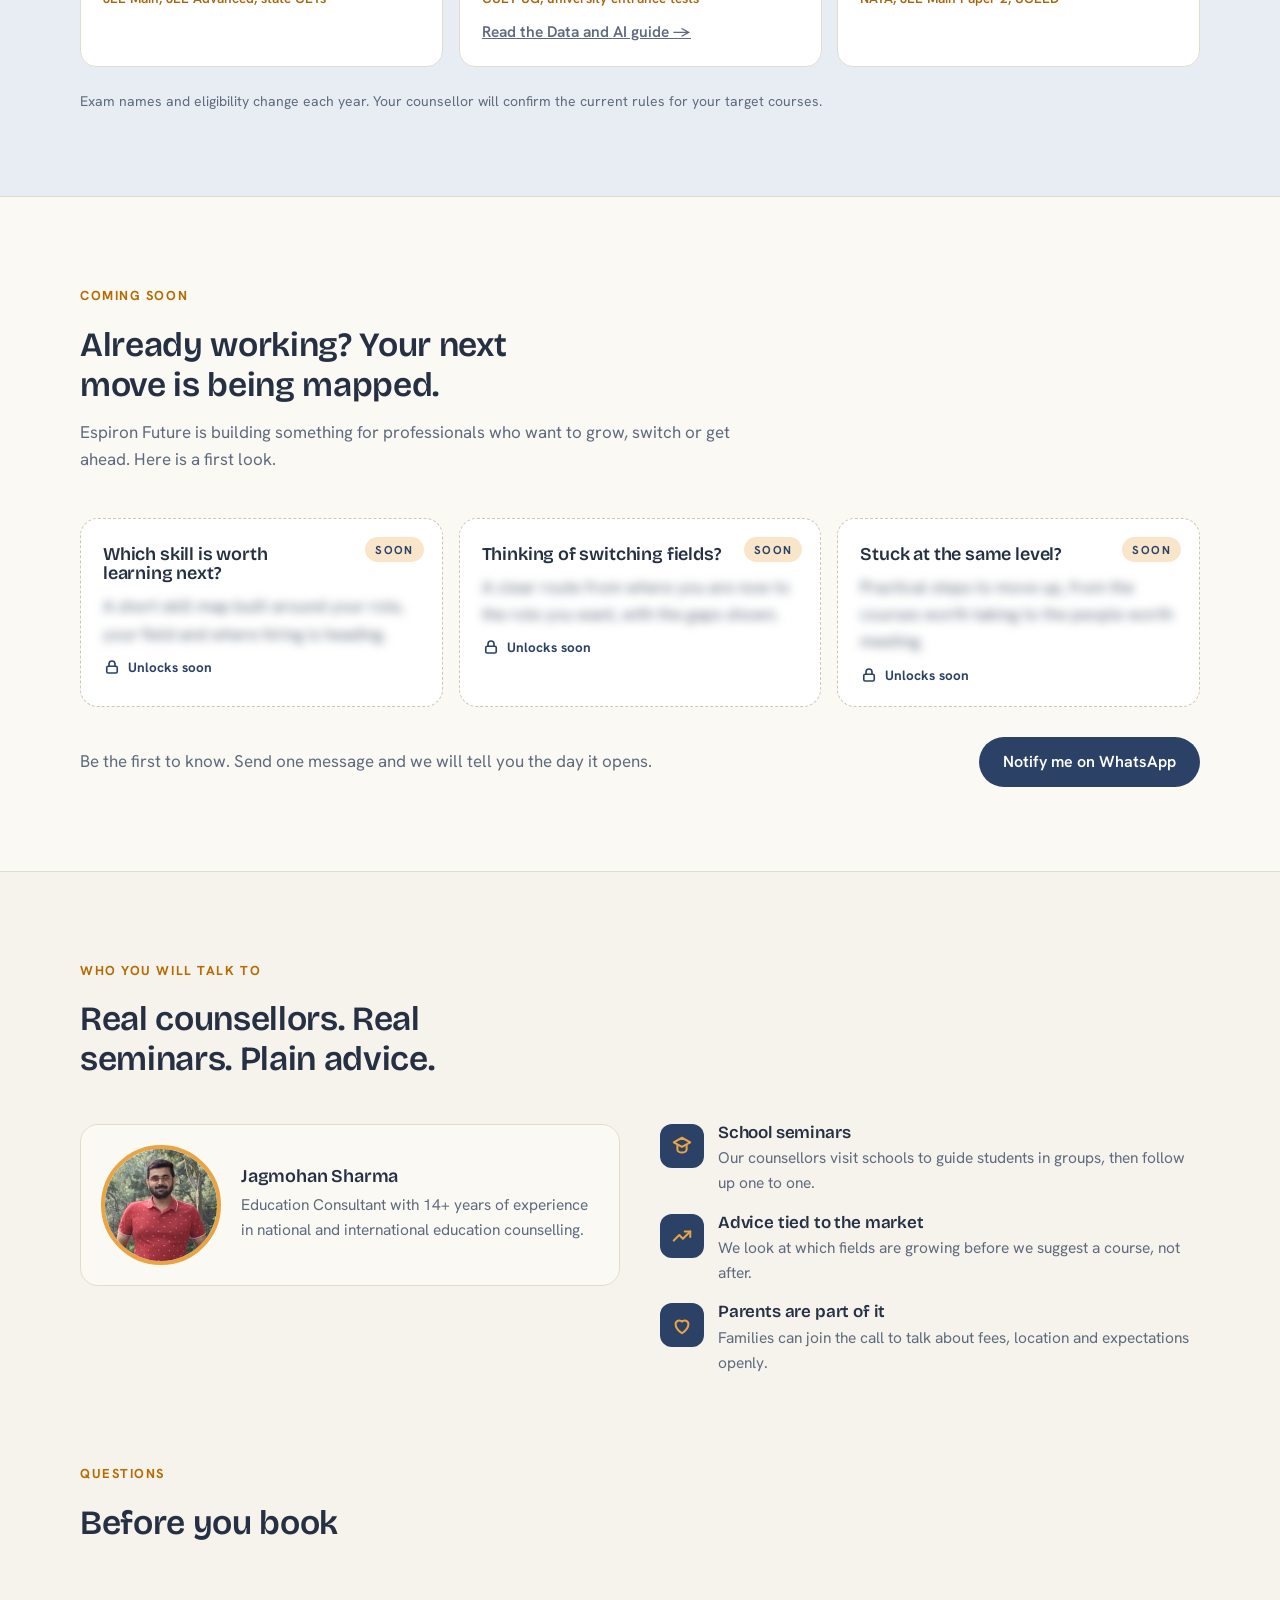
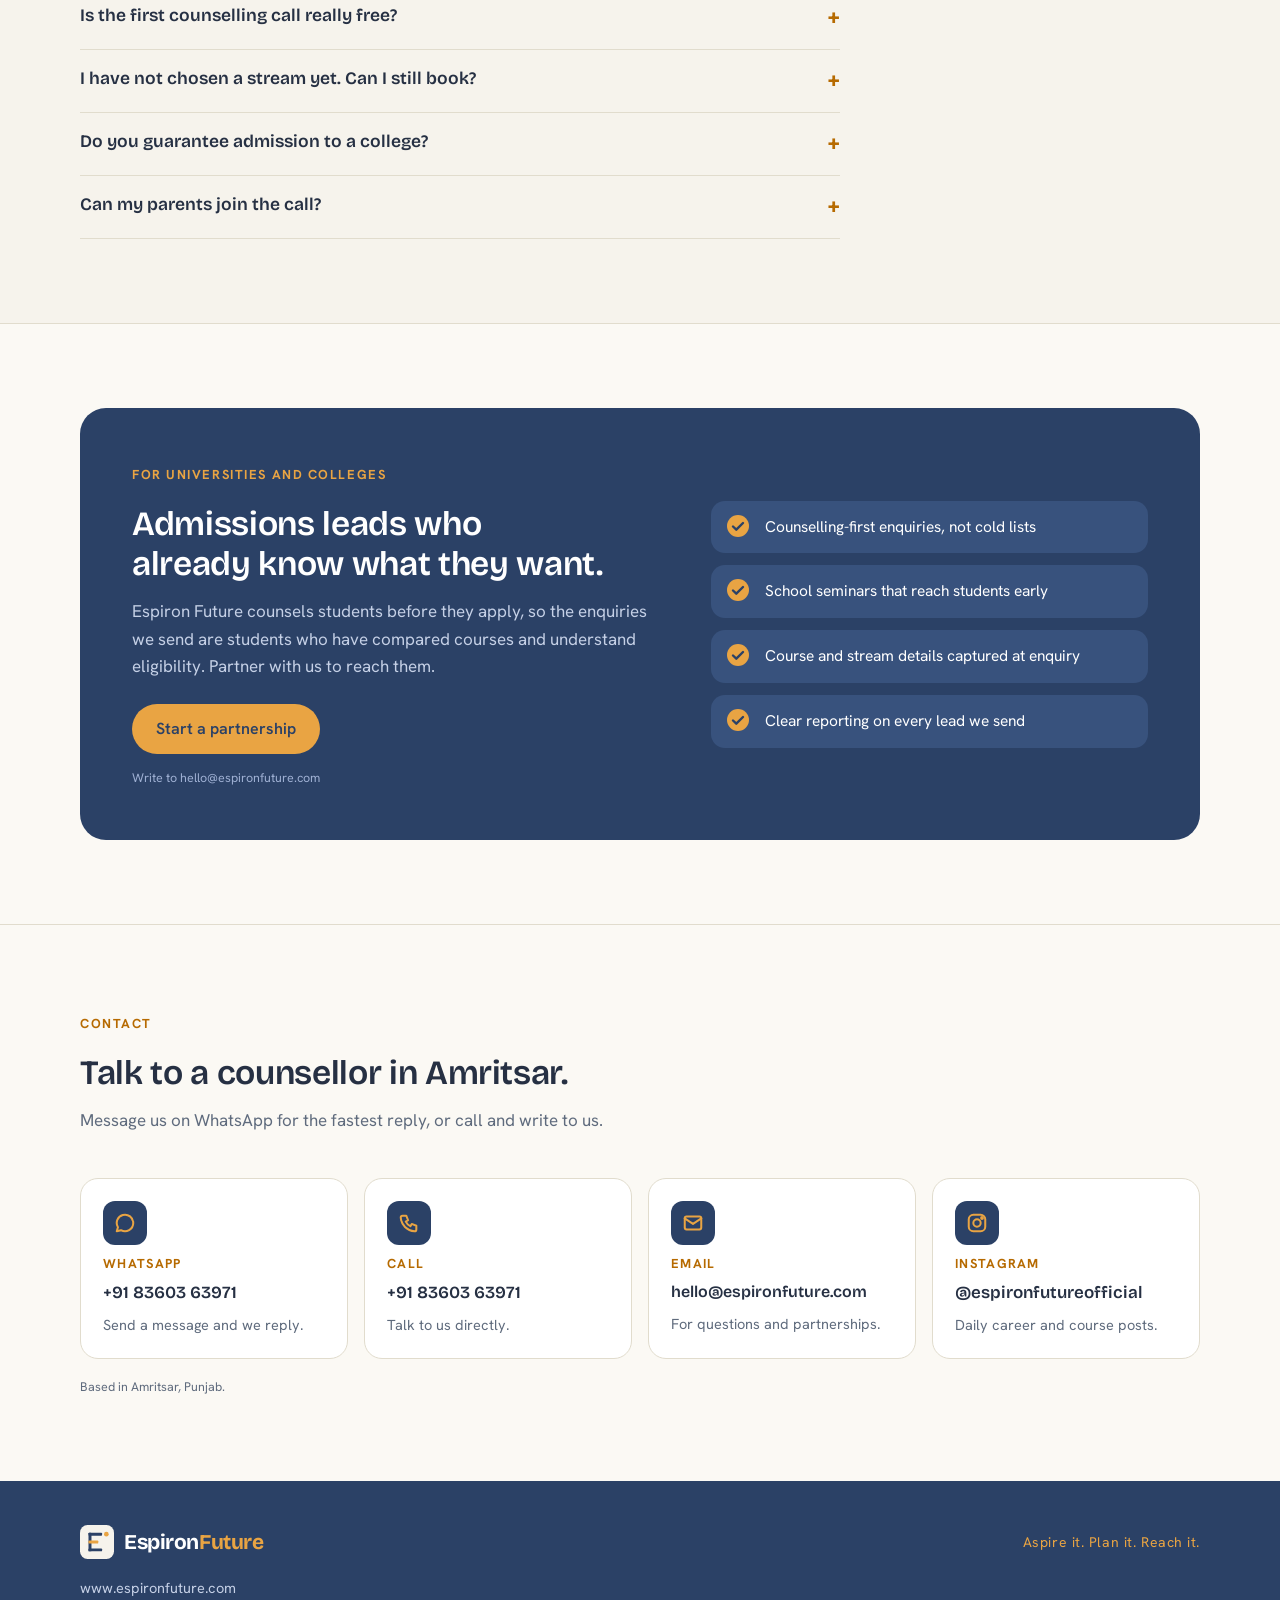
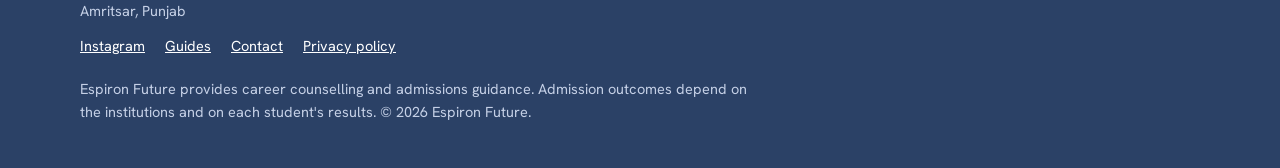
==== commit 7b69b5f6: "w" ====
--- a/index.html
+++ b/index.html
@@ -5,12 +5,13 @@
 <meta name="viewport" content="width=device-width, initial-scale=1">
 <title>Espiron Future</title>
 <meta name="description" content="Free career counselling for students after 10th and 12th. Pick the right stream, course and college with Espiron Future.">
-<link rel="icon" href="data:image/svg+xml,%3Csvg xmlns='http://www.w3.org/2000/svg' viewBox='0 0 64 64'%3E%3Crect width='64' height='64' rx='14' fill='%232b4166'/%3E%3Ctext x='32' y='46' font-size='40' font-weight='800' text-anchor='middle' fill='%23e9a443' font-family='Arial,sans-serif'%3EE%3C/text%3E%3C/svg%3E">
+<link rel="icon" href="favicon.svg" type="image/svg+xml">
+<link rel="apple-touch-icon" href="apple-touch-icon.png">
 <meta property="og:type" content="website">
 <meta property="og:title" content="Espiron Future | Free career counselling">
 <meta property="og:description" content="Pick the right stream, course and college after 10th and 12th. Book free counselling with Espiron Future in Amritsar.">
 <meta property="og:url" content="https://www.espironfuture.com/">
-<script type="application/ld+json">{"@context":"https://schema.org","@type":"EducationalOrganization","name":"Espiron Future","url":"https://www.espironfuture.com/","email":"hello@espironfuture.com","telephone":"+918360363971","address":{"@type":"PostalAddress","addressLocality":"Amritsar","addressRegion":"Punjab","addressCountry":"IN"},"sameAs":["https://www.instagram.com/espironfutureofficial"]}</script>
+<script type="application/ld+json">{"@context":"https://schema.org","@type":"EducationalOrganization","name":"Espiron Future","url":"https://www.espironfuture.com/","email":"hello@espironfuture.com","telephone":"+918360363971","address":{"@type":"PostalAddress","addressLocality":"Amritsar","addressRegion":"Punjab","addressCountry":"IN"},"logo":"https://www.espironfuture.com/logo-mark.svg","sameAs":["https://www.instagram.com/espironfutureofficial"]}</script>
 <script async src="https://www.googletagmanager.com/gtag/js?id=G-ZYJTKP8LN2"></script>
 <script>window.dataLayer=window.dataLayer||[];function gtag(){dataLayer.push(arguments);}gtag("js",new Date());gtag("config","G-ZYJTKP8LN2");</script>
 <link rel="preconnect" href="https://fonts.googleapis.com">
@@ -418,13 +419,21 @@
 @media (max-width: 640px) { .tick-row { gap: 8px; padding: 4px 12px; } .tick-label { font-size: 10.5px; padding: 4px 8px; } .tick-item { font-size: 14px; padding: 0 14px; } }
 @media (prefers-reduced-motion: reduce) { .tick-track, .tick-row.rev .tick-track { animation: none; } .tick-view { overflow-x: auto; } }
 
+
+/* Logo mark */
+.logo { display: inline-flex; align-items: center; gap: 10px; }
+.lm { flex: none; width: 34px; height: 34px; }
+.lm-t { fill: #2b4166; } .lm-b { fill: #f6f3ec; } .lm-s { fill: #e9a443; }
+footer .lm-t { fill: #f6f3ec; } footer .lm-b { fill: #2b4166; }
+.logo .lw { color: inherit; } .logo .lw span { color: #e9a443; }
+.tagline { margin: 6px 0 0; font-size: 14px; letter-spacing: .04em; color: #e9a443; }
 </style>
 </head>
 <body>
 
 <header class="nav">
   <div class="wrap">
-    <a class="logo" href="#top">Espiron<span>Future</span></a>
+    <a class="logo" href="#top" aria-label="Espiron Future home"><svg class="lm" width="34" height="34" viewBox="0 0 160 160" role="img" aria-label="Espiron Future logo mark" focusable="false"><rect class="lm-t" width="160" height="160" rx="36"/><rect class="lm-b" x="40" y="36" width="14" height="88" rx="4"/><rect class="lm-b" x="40" y="36" width="64" height="14" rx="4"/><rect class="lm-s" x="40" y="73" width="46" height="14" rx="4"/><rect class="lm-b" x="40" y="110" width="64" height="14" rx="4"/><circle class="lm-s" cx="124" cy="43" r="11"/></svg><span class="lw">Espiron<span>Future</span></span></a>
     <nav class="nav-links" aria-label="Main">
       <a href="#guides">Guides</a>
       <a href="#how">How it works</a>
@@ -933,7 +942,7 @@
 <footer>
   <div class="wrap">
     <div>
-      <a class="logo" href="#top">Espiron<span style="color:var(--saffron)">Future</span></a>
+      <a class="logo" href="#top" aria-label="Espiron Future home"><svg class="lm" width="34" height="34" viewBox="0 0 160 160" role="img" aria-label="Espiron Future logo mark" focusable="false"><rect class="lm-t" width="160" height="160" rx="36"/><rect class="lm-b" x="40" y="36" width="14" height="88" rx="4"/><rect class="lm-b" x="40" y="36" width="64" height="14" rx="4"/><rect class="lm-s" x="40" y="73" width="46" height="14" rx="4"/><rect class="lm-b" x="40" y="110" width="64" height="14" rx="4"/><circle class="lm-s" cx="124" cy="43" r="11"/></svg><span class="lw">Espiron<span style="color:var(--saffron)">Future</span></span></a>
       <p style="margin-top:10px">www.espironfuture.com<br>Amritsar, Punjab</p>
       <div class="flinks">
         <a href="https://www.instagram.com/espironfutureofficial" target="_blank" rel="noopener">Instagram</a>
@@ -942,6 +951,7 @@
         <button type="button" data-open-privacy>Privacy policy</button>
       </div>
     </div>
+    <p class="tagline">Aspire it. Plan it. Reach it.</p>
     <p>Espiron Future provides career counselling and admissions guidance. Admission outcomes depend on the institutions and on each student's results. &copy; 2026 Espiron Future.</p>
   </div>
 </footer>
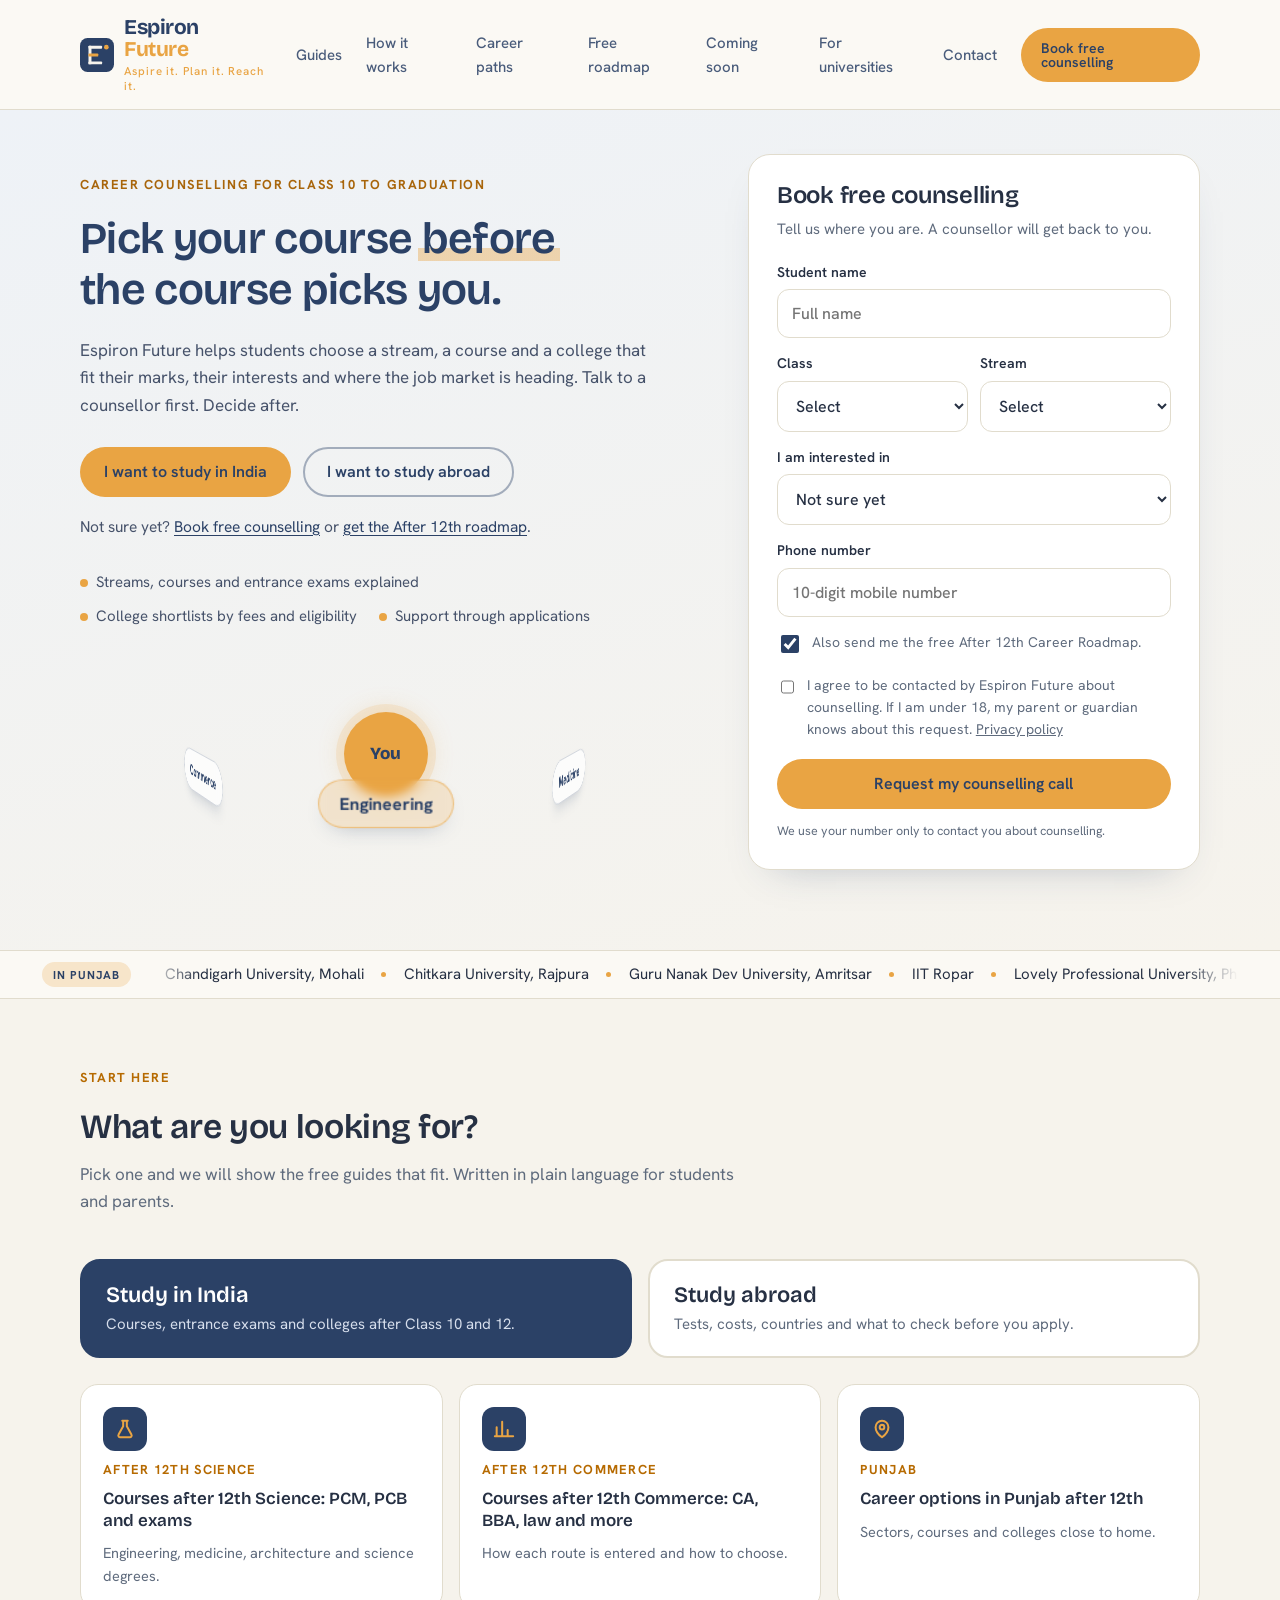
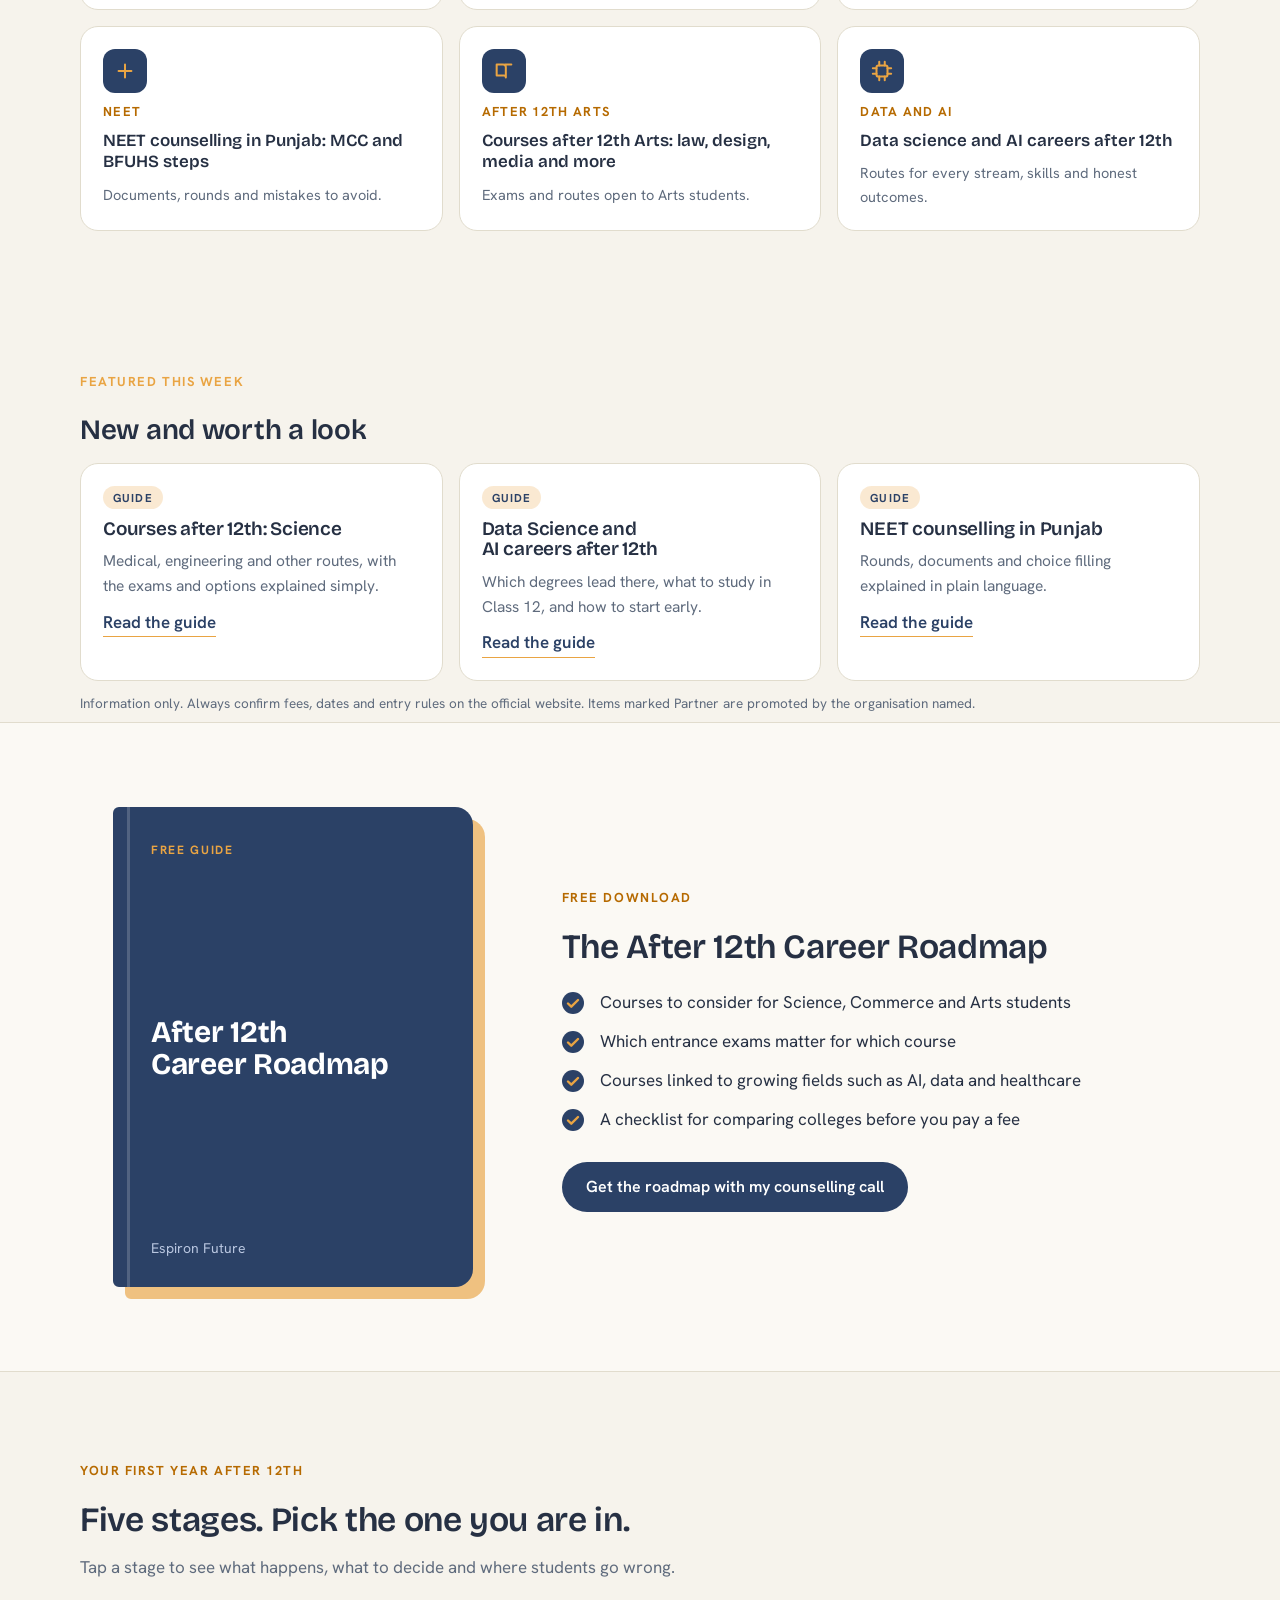
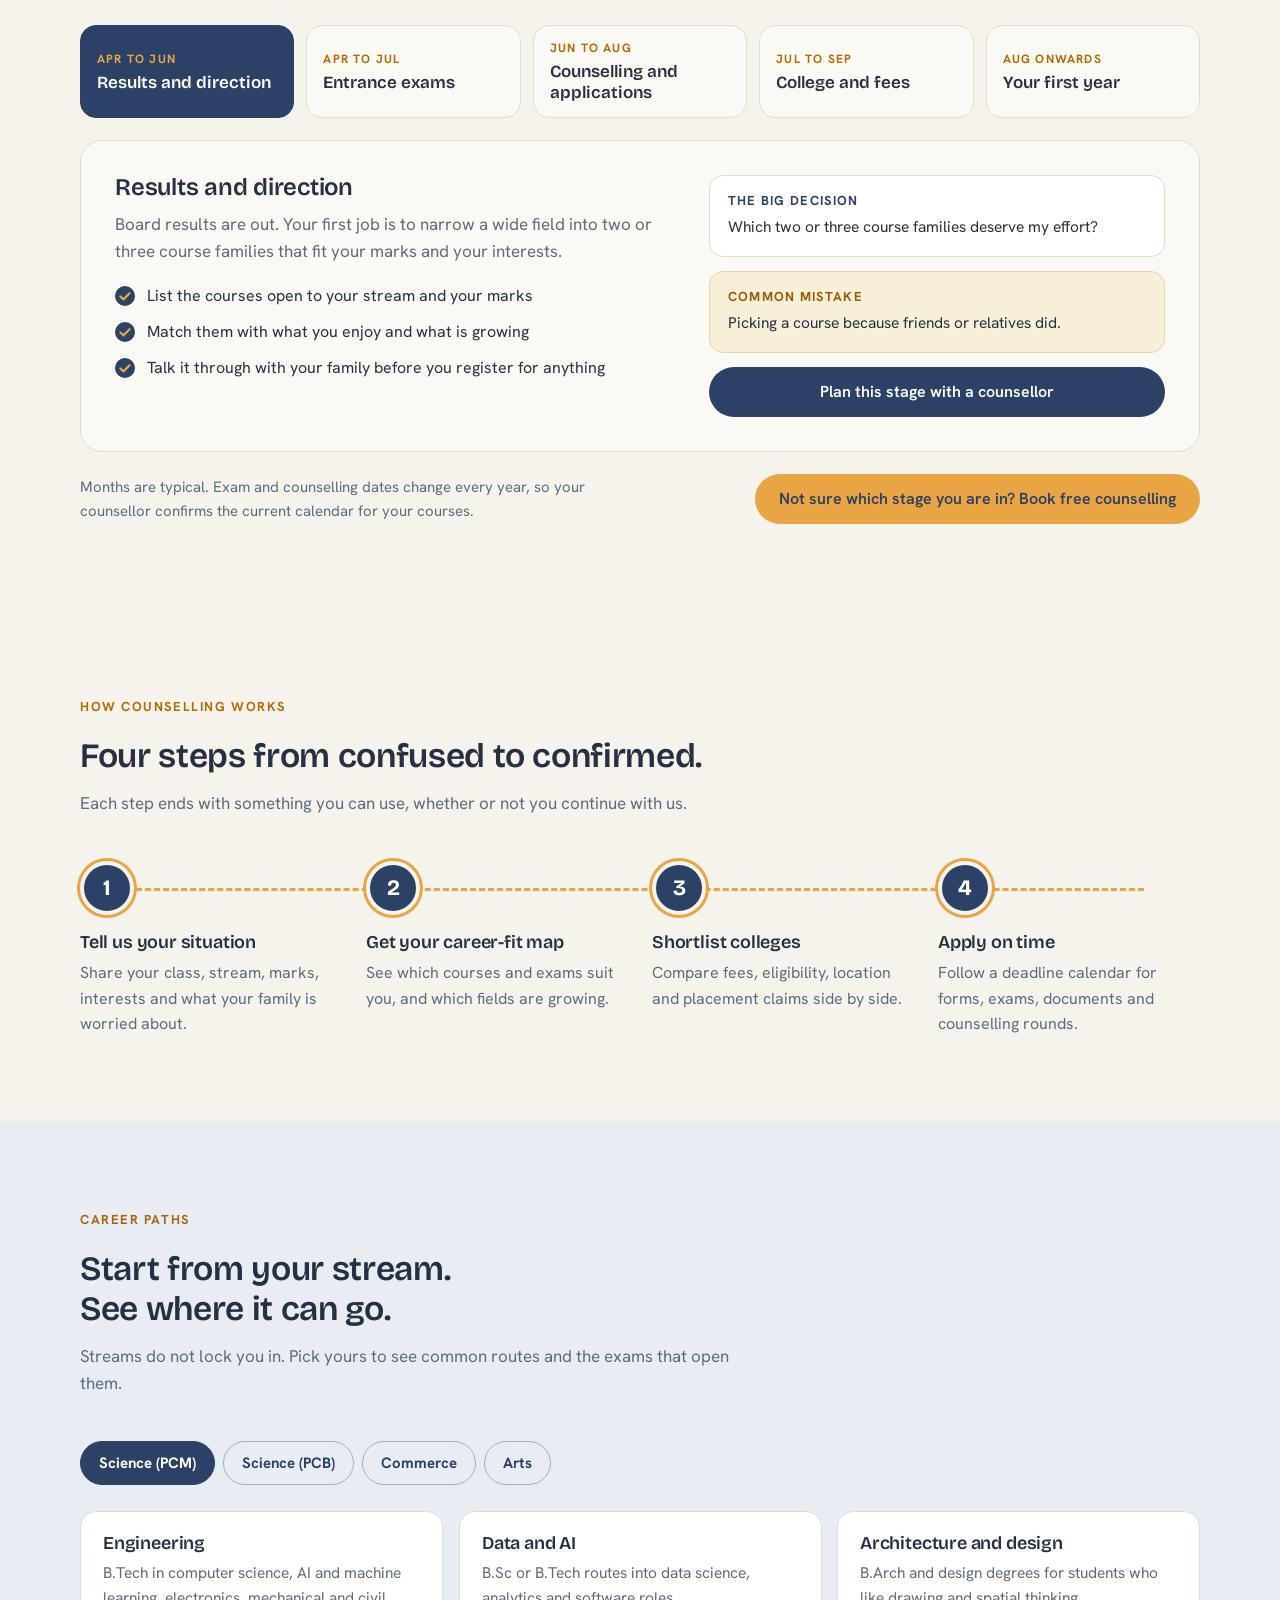
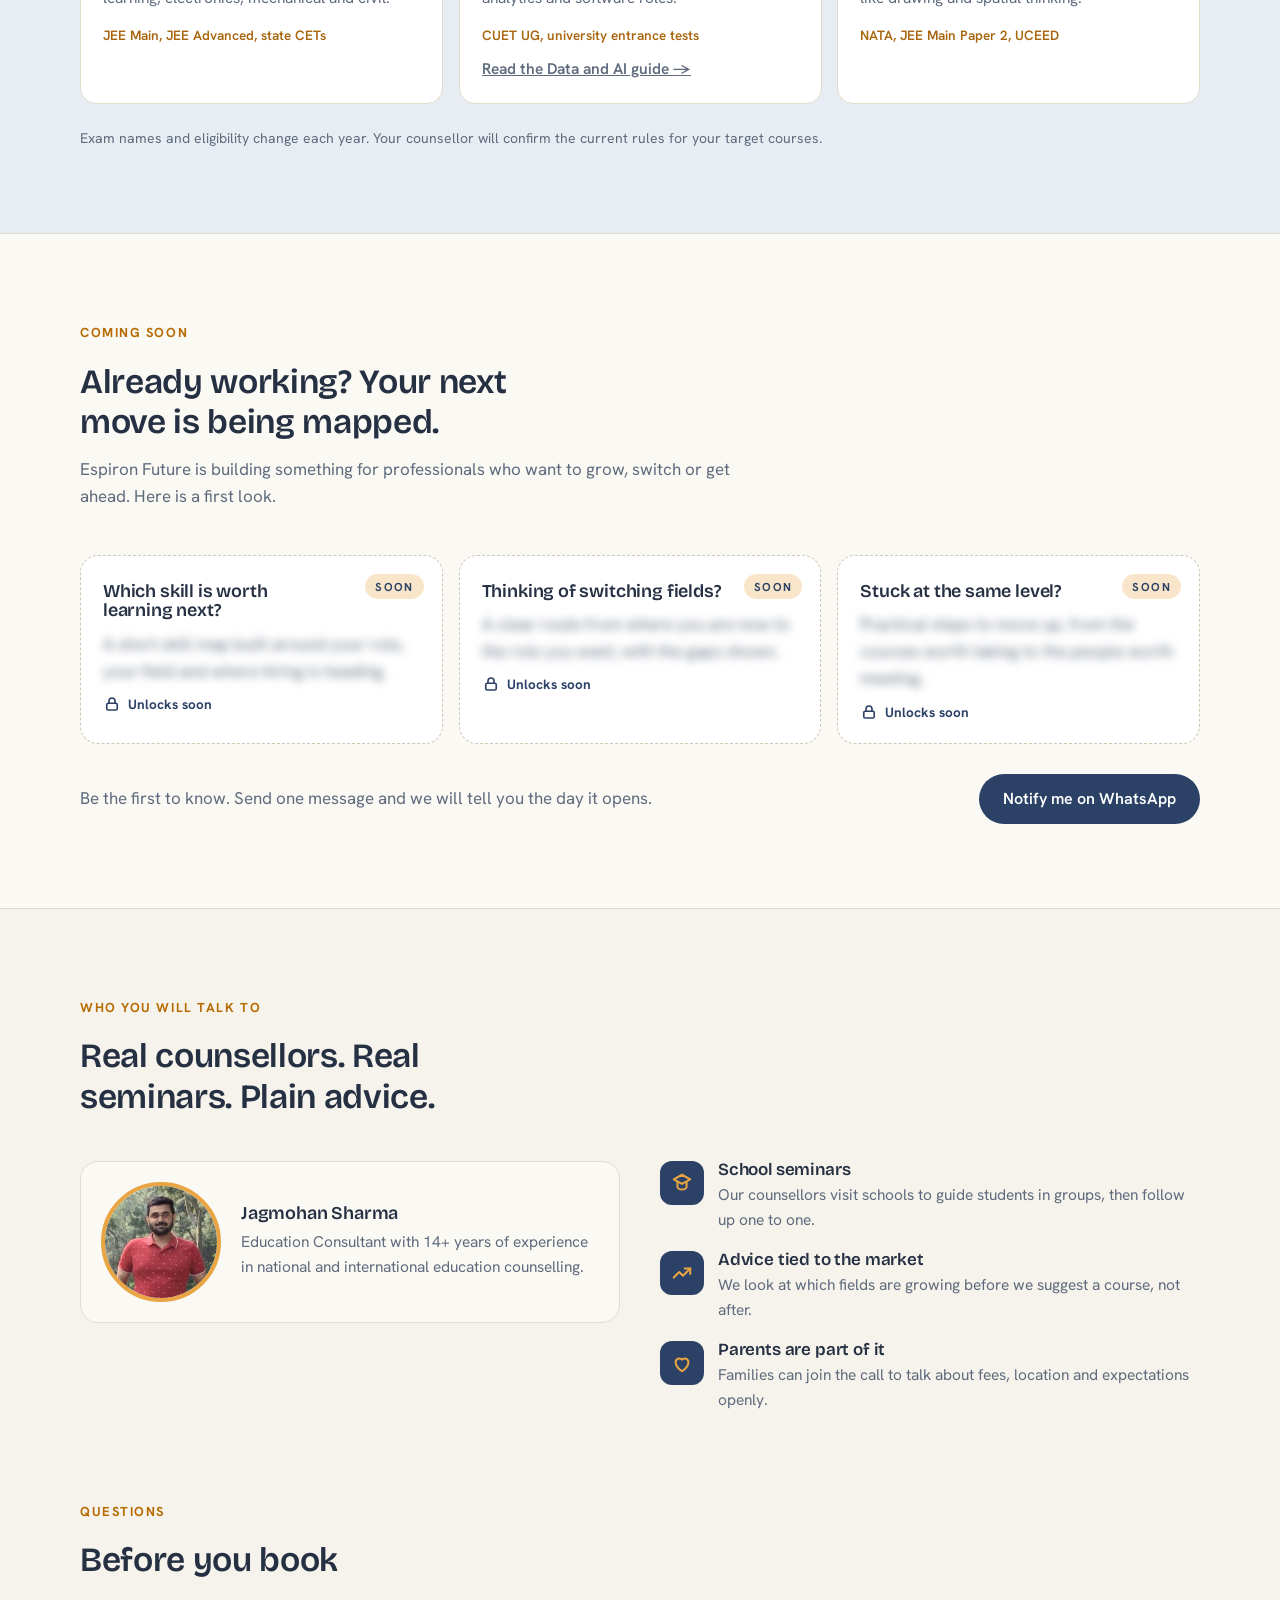
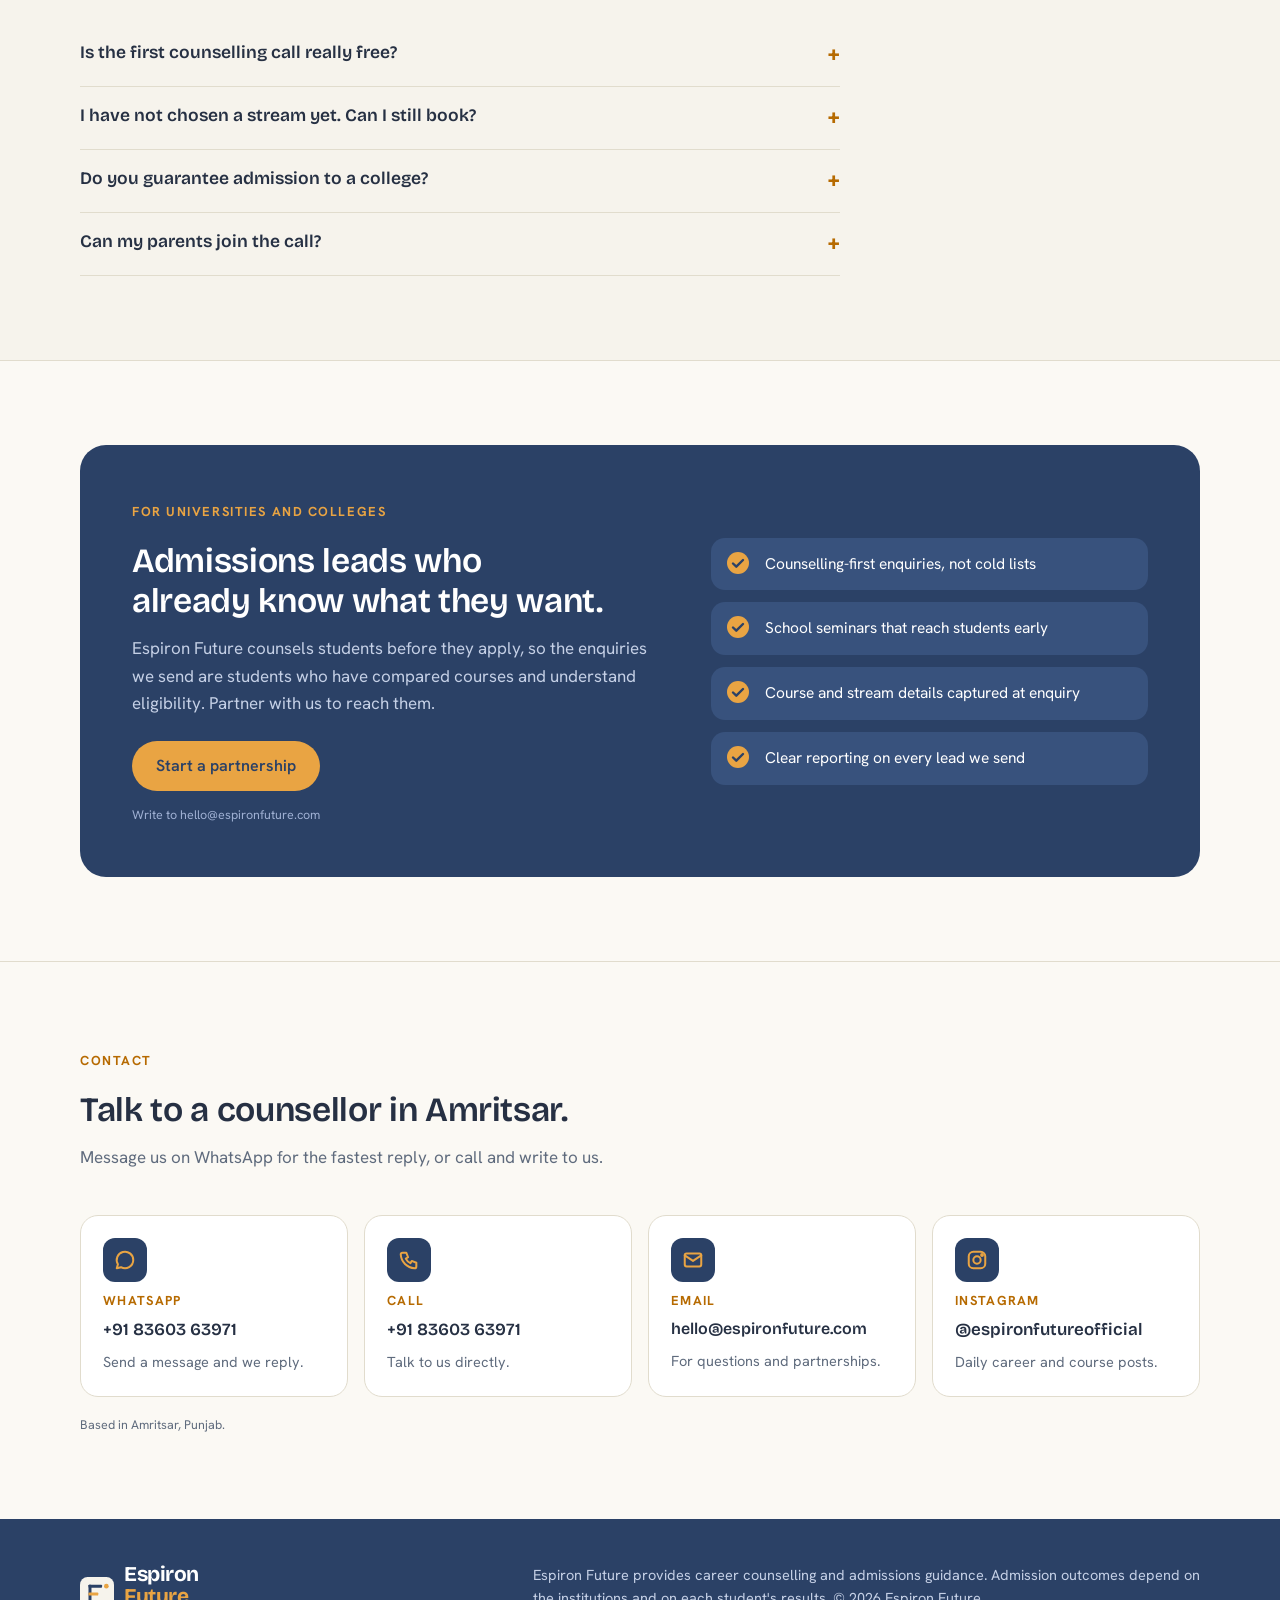
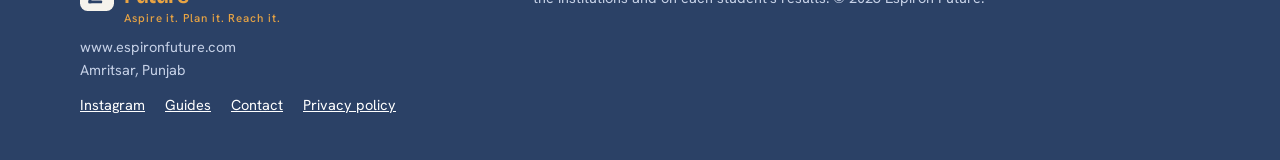
==== commit f9d74afc: "s" ====
--- a/index.html
+++ b/index.html
@@ -427,13 +427,19 @@
 footer .lm-t { fill: #f6f3ec; } footer .lm-b { fill: #2b4166; }
 .logo .lw { color: inherit; } .logo .lw span { color: #e9a443; }
 .tagline { margin: 6px 0 0; font-size: 14px; letter-spacing: .04em; color: #e9a443; }
+
+/* Logo tagline */
+.logo .lw { display: inline-flex; flex-direction: column; line-height: 1.05; }
+.logo .lt { font: 500 11.5px var(--body, inherit); letter-spacing: .08em; color: #a8650b; margin-top: 3px; text-transform: none; }
+footer .logo .lt, .gfoot .logo .lt { color: #e9a443; }
+@media (max-width: 560px) { .logo .lt { display: none; } }
 </style>
 </head>
 <body>
 
 <header class="nav">
   <div class="wrap">
-    <a class="logo" href="#top" aria-label="Espiron Future home"><svg class="lm" width="34" height="34" viewBox="0 0 160 160" role="img" aria-label="Espiron Future logo mark" focusable="false"><rect class="lm-t" width="160" height="160" rx="36"/><rect class="lm-b" x="40" y="36" width="14" height="88" rx="4"/><rect class="lm-b" x="40" y="36" width="64" height="14" rx="4"/><rect class="lm-s" x="40" y="73" width="46" height="14" rx="4"/><rect class="lm-b" x="40" y="110" width="64" height="14" rx="4"/><circle class="lm-s" cx="124" cy="43" r="11"/></svg><span class="lw">Espiron<span>Future</span></span></a>
+    <a class="logo" href="#top" aria-label="Espiron Future home"><svg class="lm" width="34" height="34" viewBox="0 0 160 160" role="img" aria-label="Espiron Future logo mark" focusable="false"><rect class="lm-t" width="160" height="160" rx="36"/><rect class="lm-b" x="40" y="36" width="14" height="88" rx="4"/><rect class="lm-b" x="40" y="36" width="64" height="14" rx="4"/><rect class="lm-s" x="40" y="73" width="46" height="14" rx="4"/><rect class="lm-b" x="40" y="110" width="64" height="14" rx="4"/><circle class="lm-s" cx="124" cy="43" r="11"/></svg><span class="lw">Espiron<span>Future</span><span class="lt">Aspire it. Plan it. Reach it.</span></span></a>
     <nav class="nav-links" aria-label="Main">
       <a href="#guides">Guides</a>
       <a href="#how">How it works</a>
@@ -942,7 +948,7 @@
 <footer>
   <div class="wrap">
     <div>
-      <a class="logo" href="#top" aria-label="Espiron Future home"><svg class="lm" width="34" height="34" viewBox="0 0 160 160" role="img" aria-label="Espiron Future logo mark" focusable="false"><rect class="lm-t" width="160" height="160" rx="36"/><rect class="lm-b" x="40" y="36" width="14" height="88" rx="4"/><rect class="lm-b" x="40" y="36" width="64" height="14" rx="4"/><rect class="lm-s" x="40" y="73" width="46" height="14" rx="4"/><rect class="lm-b" x="40" y="110" width="64" height="14" rx="4"/><circle class="lm-s" cx="124" cy="43" r="11"/></svg><span class="lw">Espiron<span style="color:var(--saffron)">Future</span></span></a>
+      <a class="logo" href="#top" aria-label="Espiron Future home"><svg class="lm" width="34" height="34" viewBox="0 0 160 160" role="img" aria-label="Espiron Future logo mark" focusable="false"><rect class="lm-t" width="160" height="160" rx="36"/><rect class="lm-b" x="40" y="36" width="14" height="88" rx="4"/><rect class="lm-b" x="40" y="36" width="64" height="14" rx="4"/><rect class="lm-s" x="40" y="73" width="46" height="14" rx="4"/><rect class="lm-b" x="40" y="110" width="64" height="14" rx="4"/><circle class="lm-s" cx="124" cy="43" r="11"/></svg><span class="lw">Espiron<span style="color:var(--saffron)">Future</span><span class="lt">Aspire it. Plan it. Reach it.</span></span></a>
       <p style="margin-top:10px">www.espironfuture.com<br>Amritsar, Punjab</p>
       <div class="flinks">
         <a href="https://www.instagram.com/espironfutureofficial" target="_blank" rel="noopener">Instagram</a>
@@ -951,7 +957,6 @@
         <button type="button" data-open-privacy>Privacy policy</button>
       </div>
     </div>
-    <p class="tagline">Aspire it. Plan it. Reach it.</p>
     <p>Espiron Future provides career counselling and admissions guidance. Admission outcomes depend on the institutions and on each student's results. &copy; 2026 Espiron Future.</p>
   </div>
 </footer>
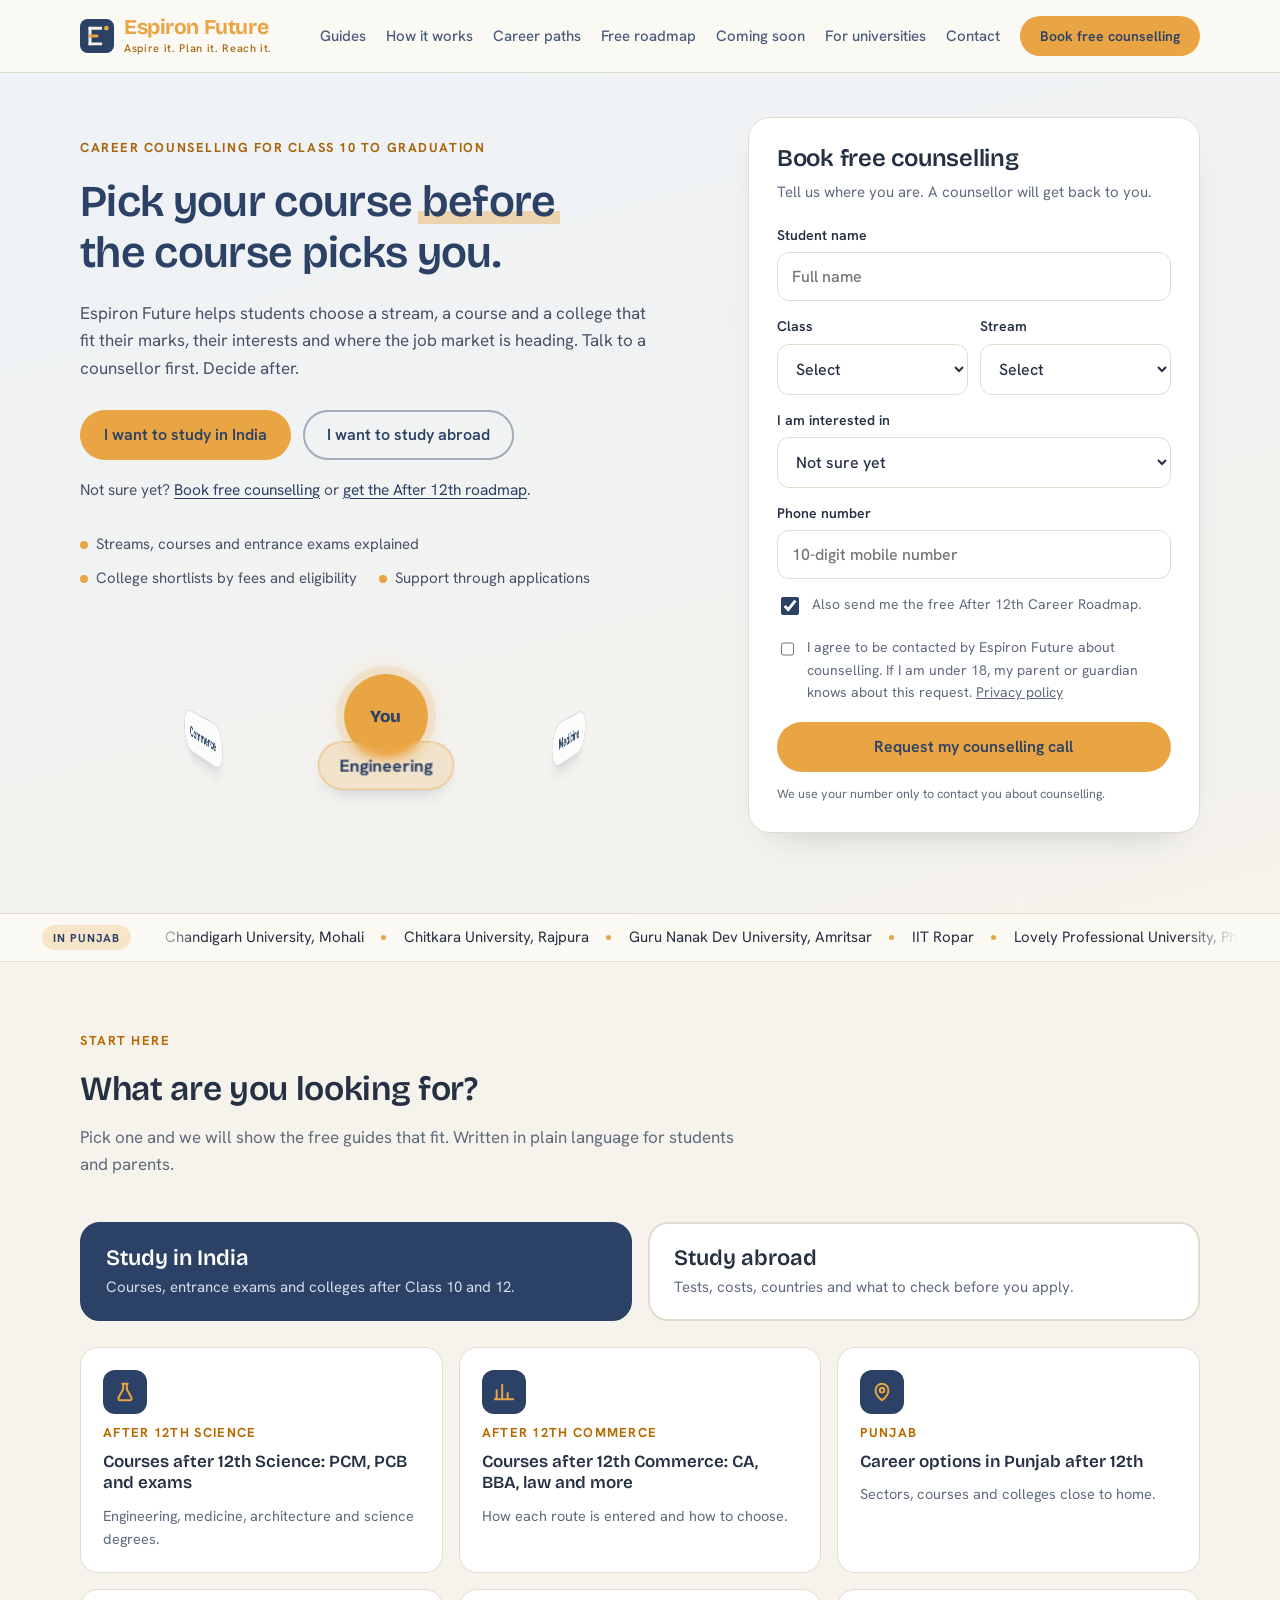
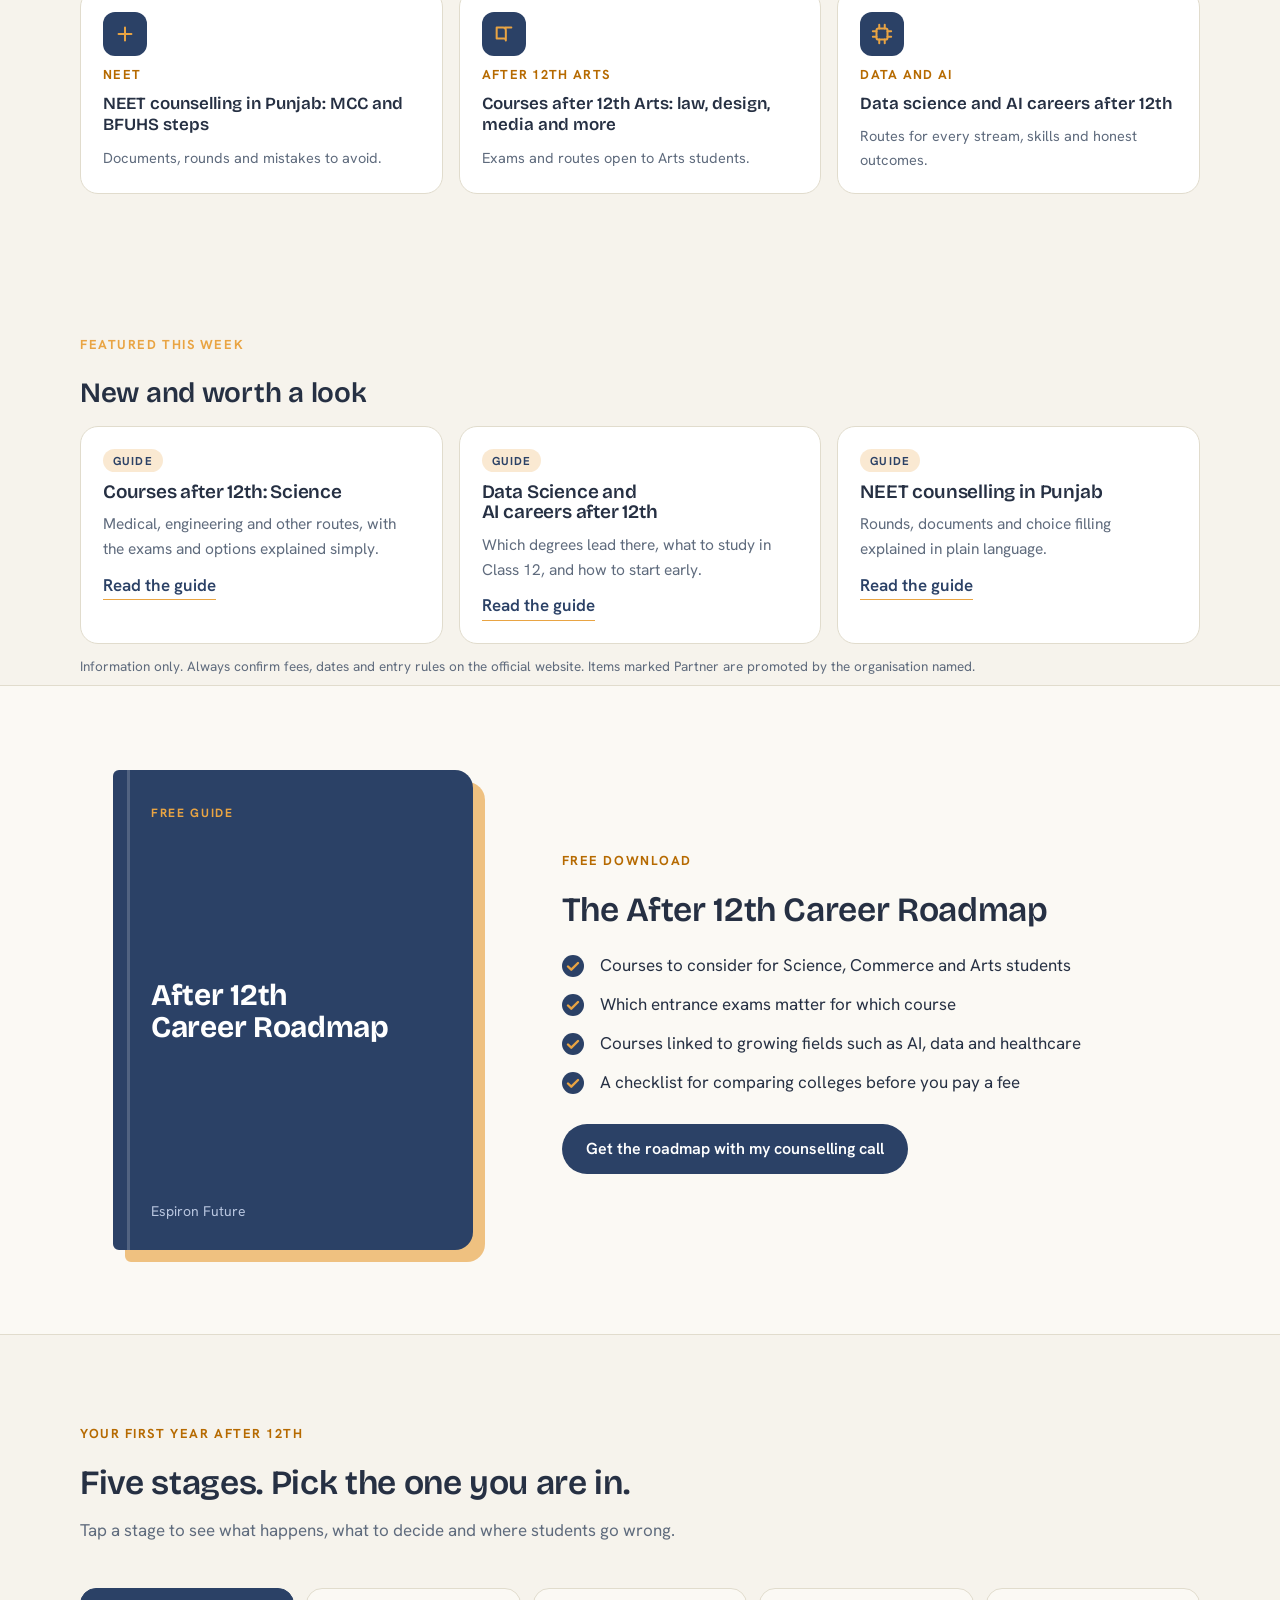
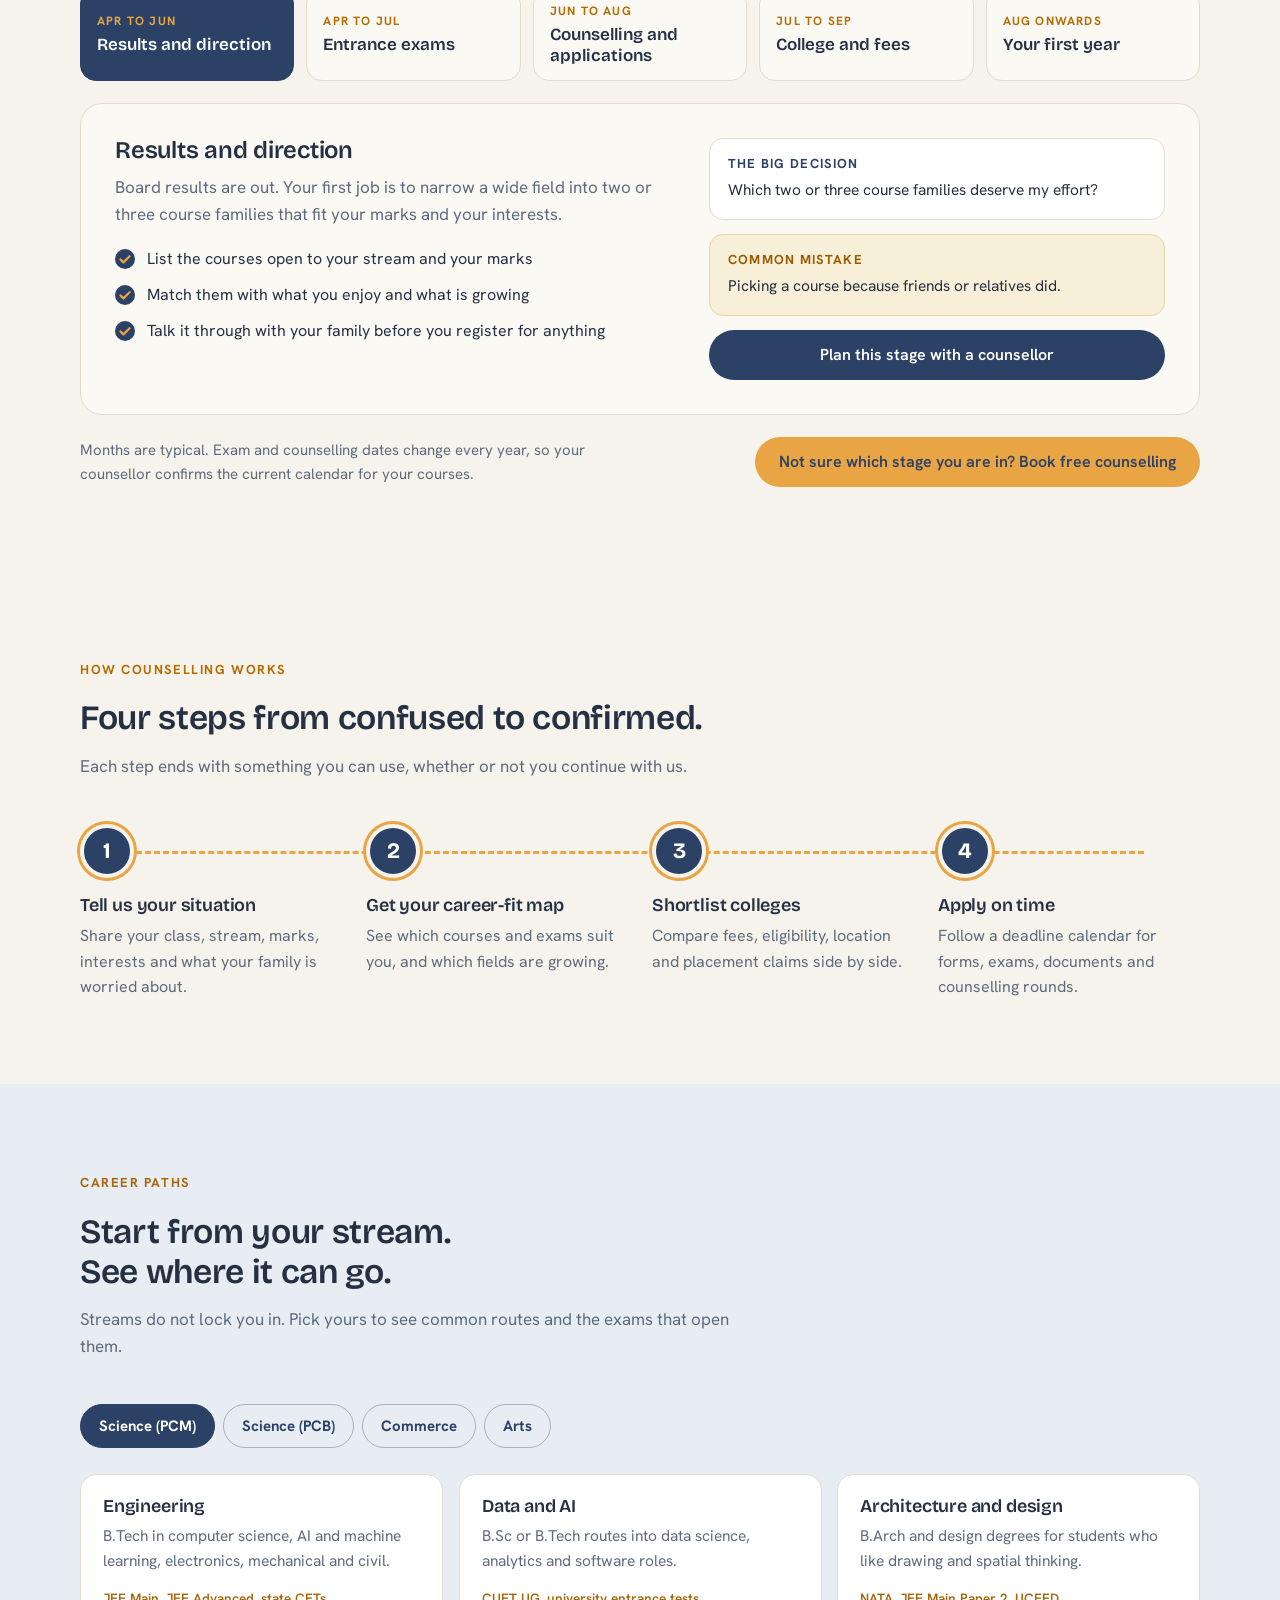
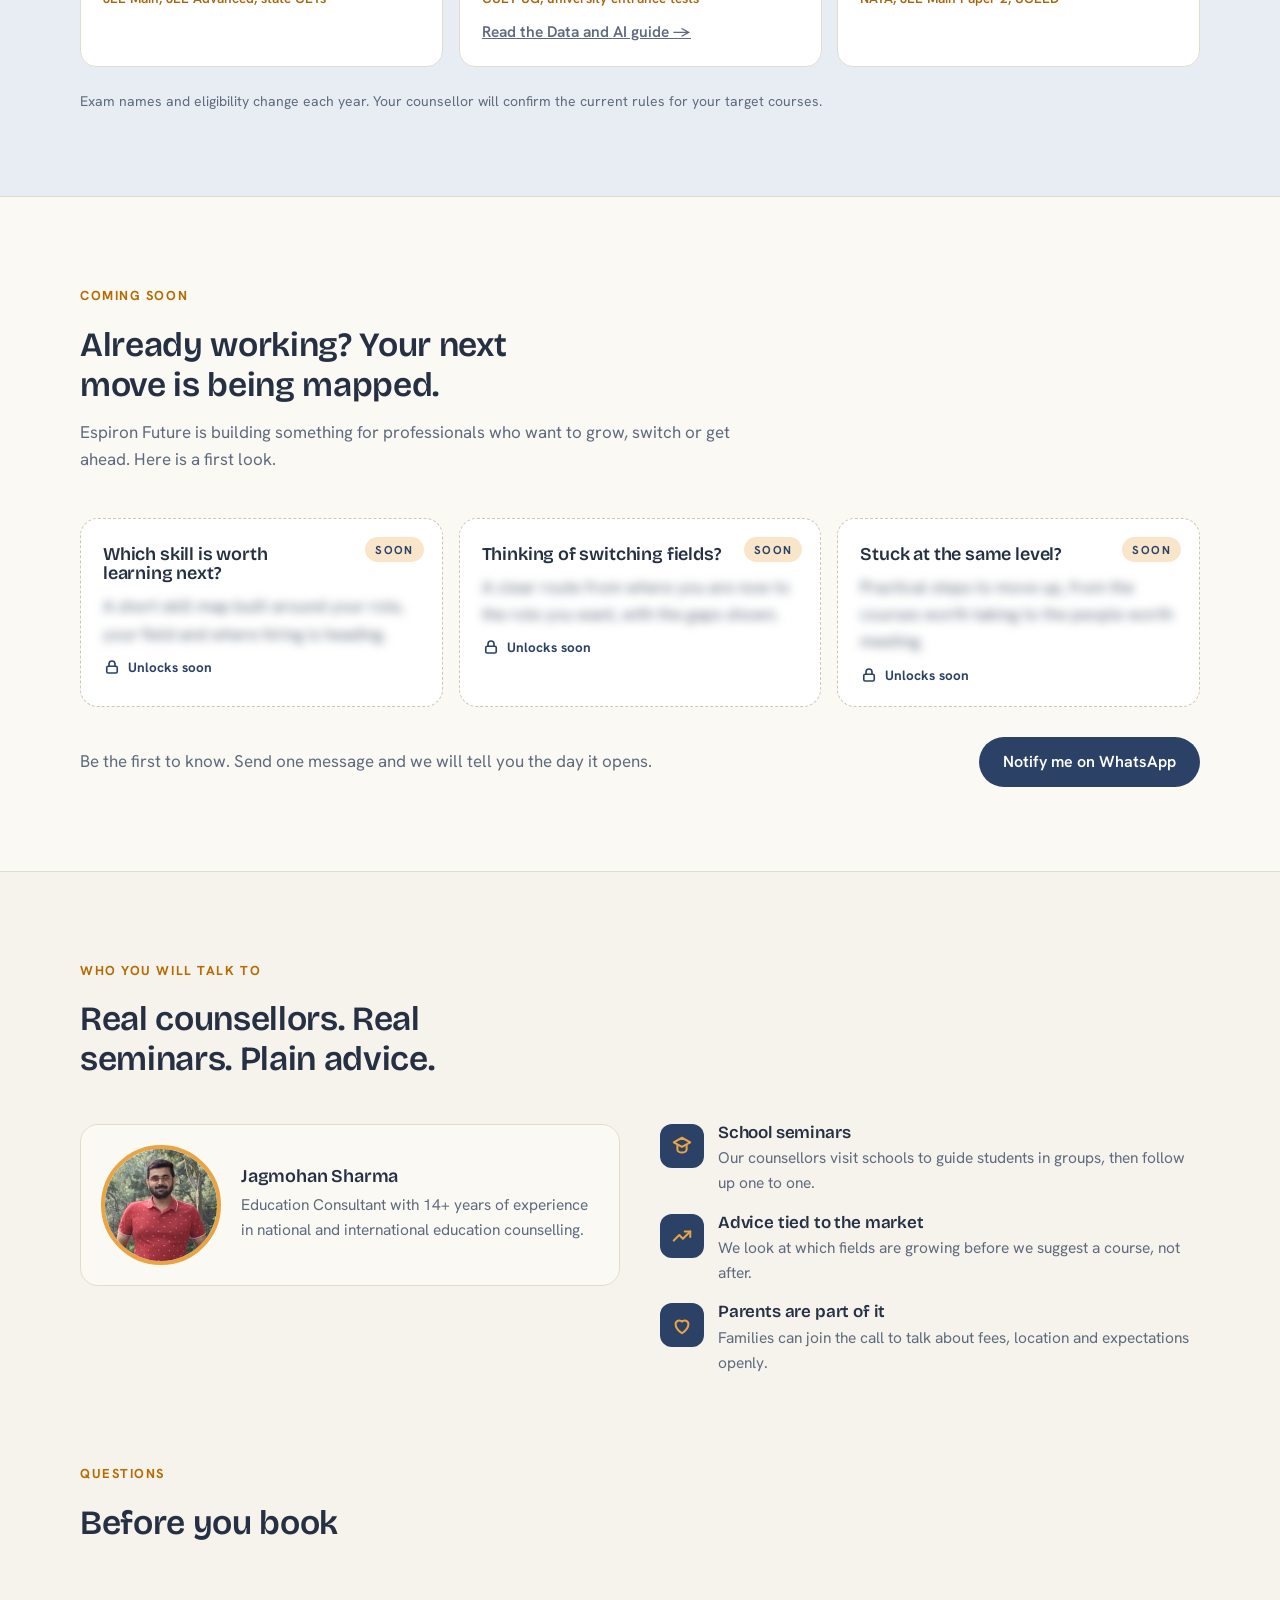
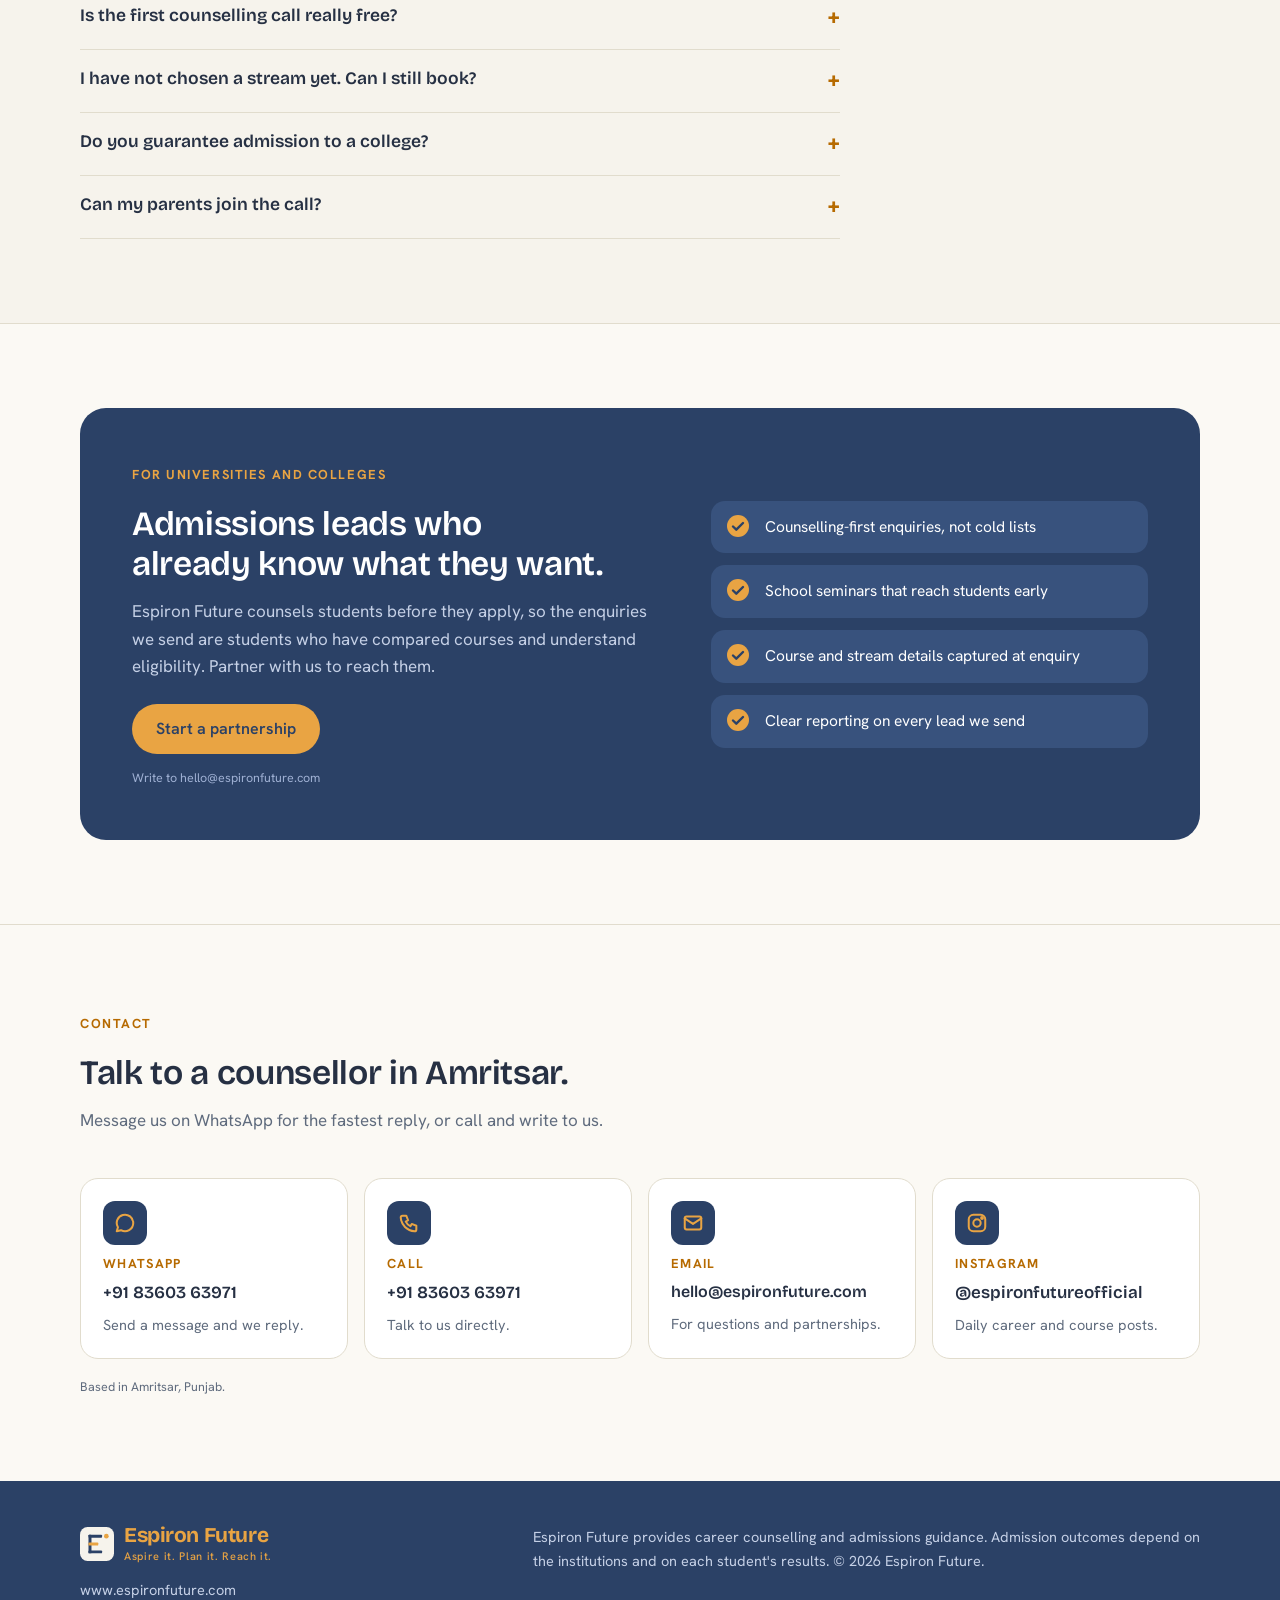
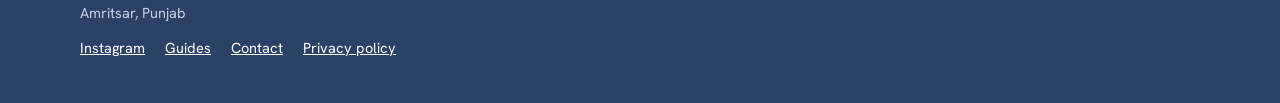
==== commit eeb3b052: "s" ====
--- a/index.html
+++ b/index.html
@@ -432,14 +432,26 @@
 .logo .lw { display: inline-flex; flex-direction: column; line-height: 1.05; }
 .logo .lt { font: 500 11.5px var(--body, inherit); letter-spacing: .08em; color: #a8650b; margin-top: 3px; text-transform: none; }
 footer .logo .lt, .gfoot .logo .lt { color: #e9a443; }
-@media (max-width: 560px) { .logo .lt { display: none; } }
+
+/* Logo alignment fix */
+.nav .wrap { max-width: 1260px; }
+.logo .lw { display: inline-flex; flex-direction: column; align-items: flex-start; gap: 3px; line-height: 1; white-space: nowrap; }
+.logo .lw .ln { display: block; font-size: 21px; line-height: 1; white-space: nowrap; }
+.logo .lw .ln span { display: inline; color: #e9a443; margin-left: .22em; }
+.logo .lw .lt { display: block; margin: 0; font-size: 11px; letter-spacing: .06em; color: #a8650b; white-space: nowrap; }
+footer .logo .lw .lt, .gfoot .logo .lw .lt { color: #e9a443; }
+.nav-links { gap: 20px; white-space: nowrap; }
+.nav-links a { white-space: nowrap; }
+@media (max-width: 1180px) { .nav-links { gap: 14px; font-size: 14px; } .nav-links a[href="#soon"], .nav-links a[href="#partners"] { display: none; } }
+@media (max-width: 960px) { .nav-links a:not(.btn) { display: none; } }
+@media (max-width: 379px) { .logo .lw .lt { display: none; } }
 </style>
 </head>
 <body>
 
 <header class="nav">
   <div class="wrap">
-    <a class="logo" href="#top" aria-label="Espiron Future home"><svg class="lm" width="34" height="34" viewBox="0 0 160 160" role="img" aria-label="Espiron Future logo mark" focusable="false"><rect class="lm-t" width="160" height="160" rx="36"/><rect class="lm-b" x="40" y="36" width="14" height="88" rx="4"/><rect class="lm-b" x="40" y="36" width="64" height="14" rx="4"/><rect class="lm-s" x="40" y="73" width="46" height="14" rx="4"/><rect class="lm-b" x="40" y="110" width="64" height="14" rx="4"/><circle class="lm-s" cx="124" cy="43" r="11"/></svg><span class="lw">Espiron<span>Future</span><span class="lt">Aspire it. Plan it. Reach it.</span></span></a>
+    <a class="logo" href="#top" aria-label="Espiron Future home"><svg class="lm" width="34" height="34" viewBox="0 0 160 160" role="img" aria-label="Espiron Future logo mark" focusable="false"><rect class="lm-t" width="160" height="160" rx="36"/><rect class="lm-b" x="40" y="36" width="14" height="88" rx="4"/><rect class="lm-b" x="40" y="36" width="64" height="14" rx="4"/><rect class="lm-s" x="40" y="73" width="46" height="14" rx="4"/><rect class="lm-b" x="40" y="110" width="64" height="14" rx="4"/><circle class="lm-s" cx="124" cy="43" r="11"/></svg><span class="lw"><span class="ln">Espiron<span>Future</span></span><span class="lt">Aspire it. Plan it. Reach it.</span></span></a>
     <nav class="nav-links" aria-label="Main">
       <a href="#guides">Guides</a>
       <a href="#how">How it works</a>
@@ -948,7 +960,7 @@
 <footer>
   <div class="wrap">
     <div>
-      <a class="logo" href="#top" aria-label="Espiron Future home"><svg class="lm" width="34" height="34" viewBox="0 0 160 160" role="img" aria-label="Espiron Future logo mark" focusable="false"><rect class="lm-t" width="160" height="160" rx="36"/><rect class="lm-b" x="40" y="36" width="14" height="88" rx="4"/><rect class="lm-b" x="40" y="36" width="64" height="14" rx="4"/><rect class="lm-s" x="40" y="73" width="46" height="14" rx="4"/><rect class="lm-b" x="40" y="110" width="64" height="14" rx="4"/><circle class="lm-s" cx="124" cy="43" r="11"/></svg><span class="lw">Espiron<span style="color:var(--saffron)">Future</span><span class="lt">Aspire it. Plan it. Reach it.</span></span></a>
+      <a class="logo" href="#top" aria-label="Espiron Future home"><svg class="lm" width="34" height="34" viewBox="0 0 160 160" role="img" aria-label="Espiron Future logo mark" focusable="false"><rect class="lm-t" width="160" height="160" rx="36"/><rect class="lm-b" x="40" y="36" width="14" height="88" rx="4"/><rect class="lm-b" x="40" y="36" width="64" height="14" rx="4"/><rect class="lm-s" x="40" y="73" width="46" height="14" rx="4"/><rect class="lm-b" x="40" y="110" width="64" height="14" rx="4"/><circle class="lm-s" cx="124" cy="43" r="11"/></svg><span class="lw"><span class="ln">Espiron<span style="color:var(--saffron)">Future</span></span><span class="lt">Aspire it. Plan it. Reach it.</span></span></a>
       <p style="margin-top:10px">www.espironfuture.com<br>Amritsar, Punjab</p>
       <div class="flinks">
         <a href="https://www.instagram.com/espironfutureofficial" target="_blank" rel="noopener">Instagram</a>
